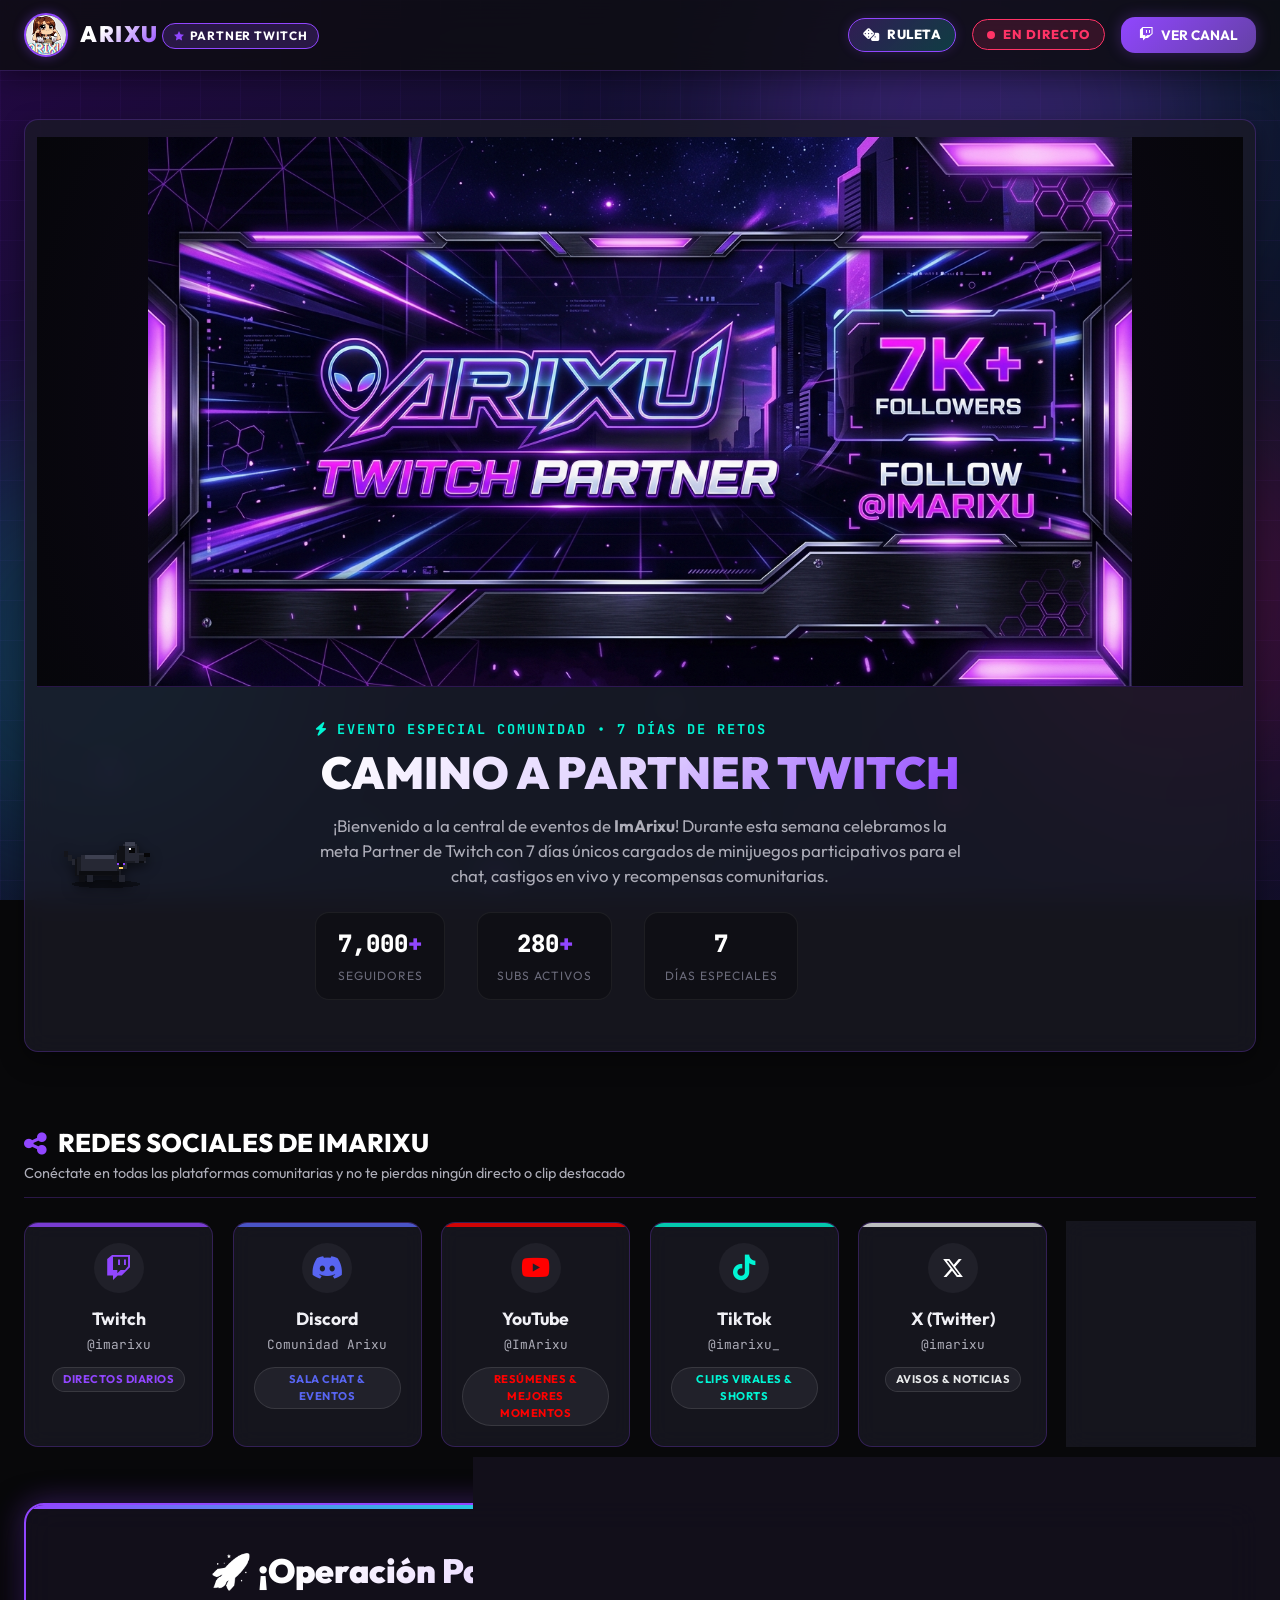
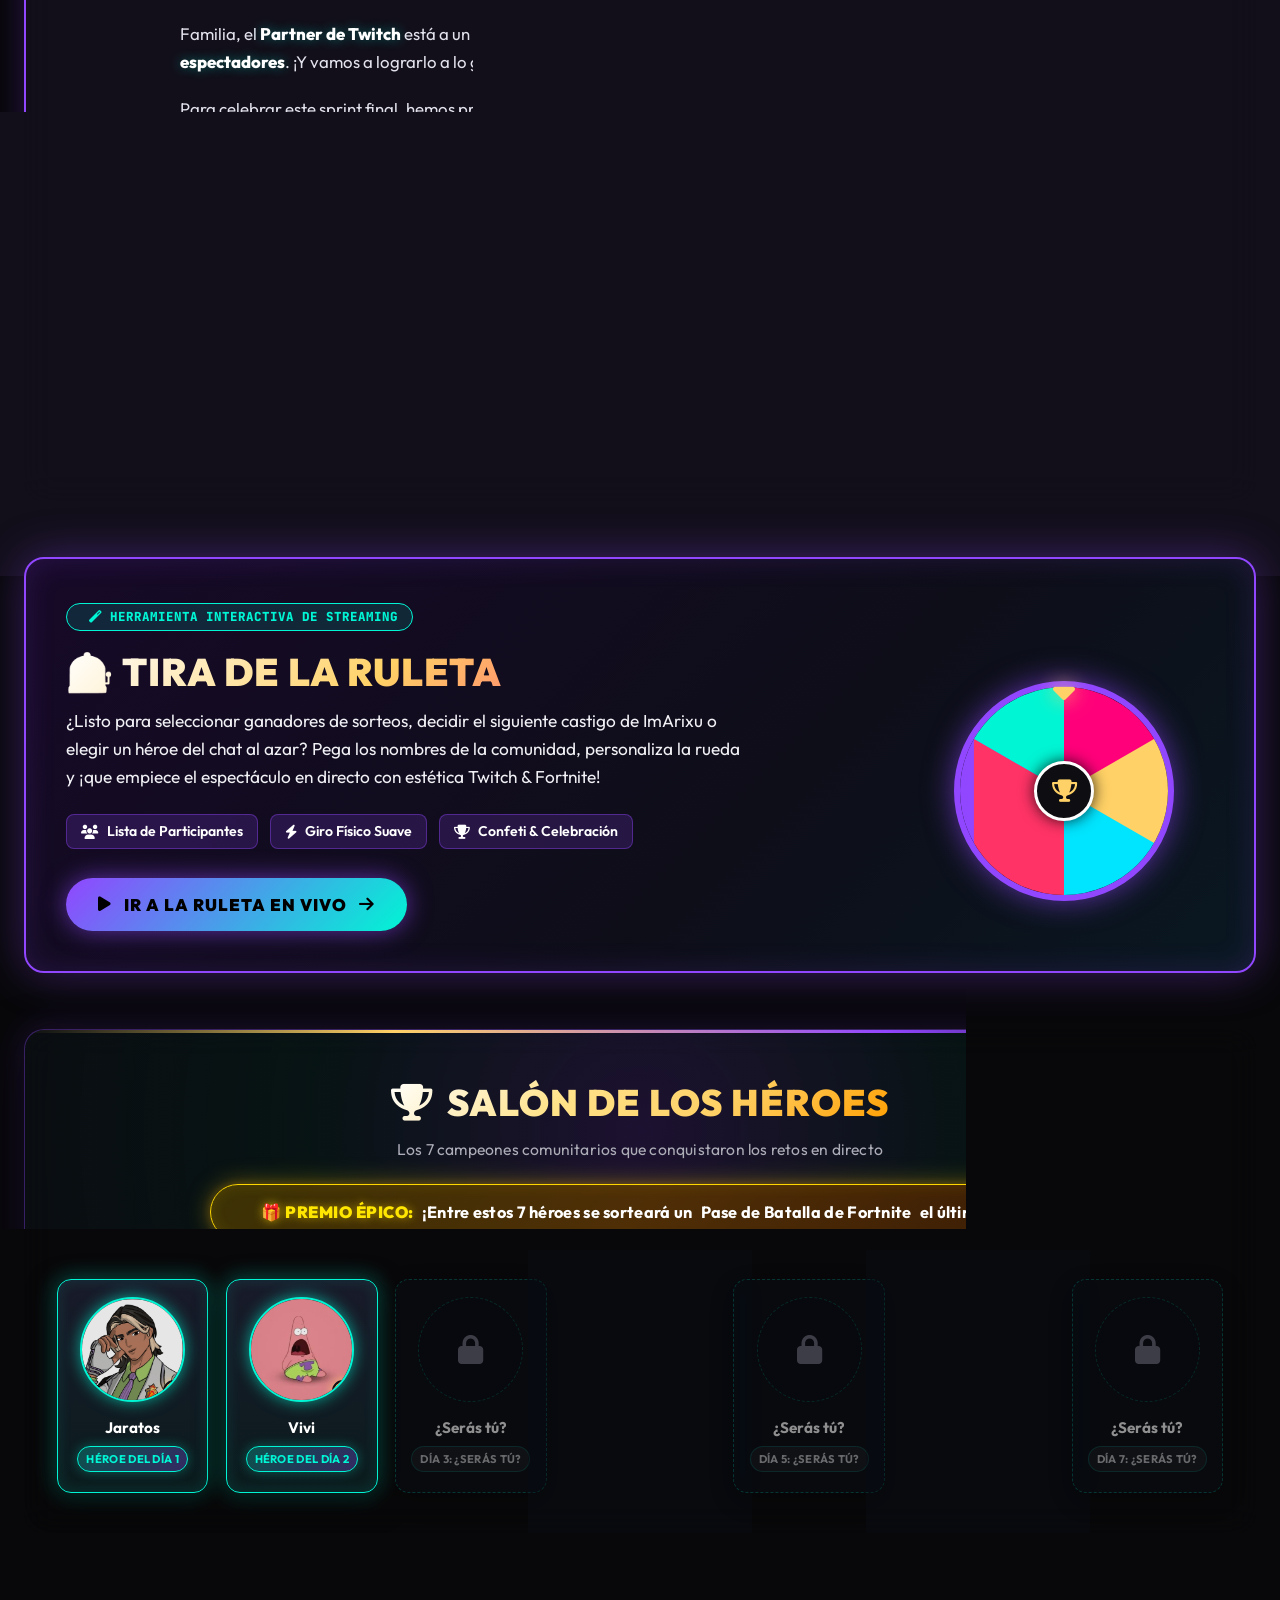
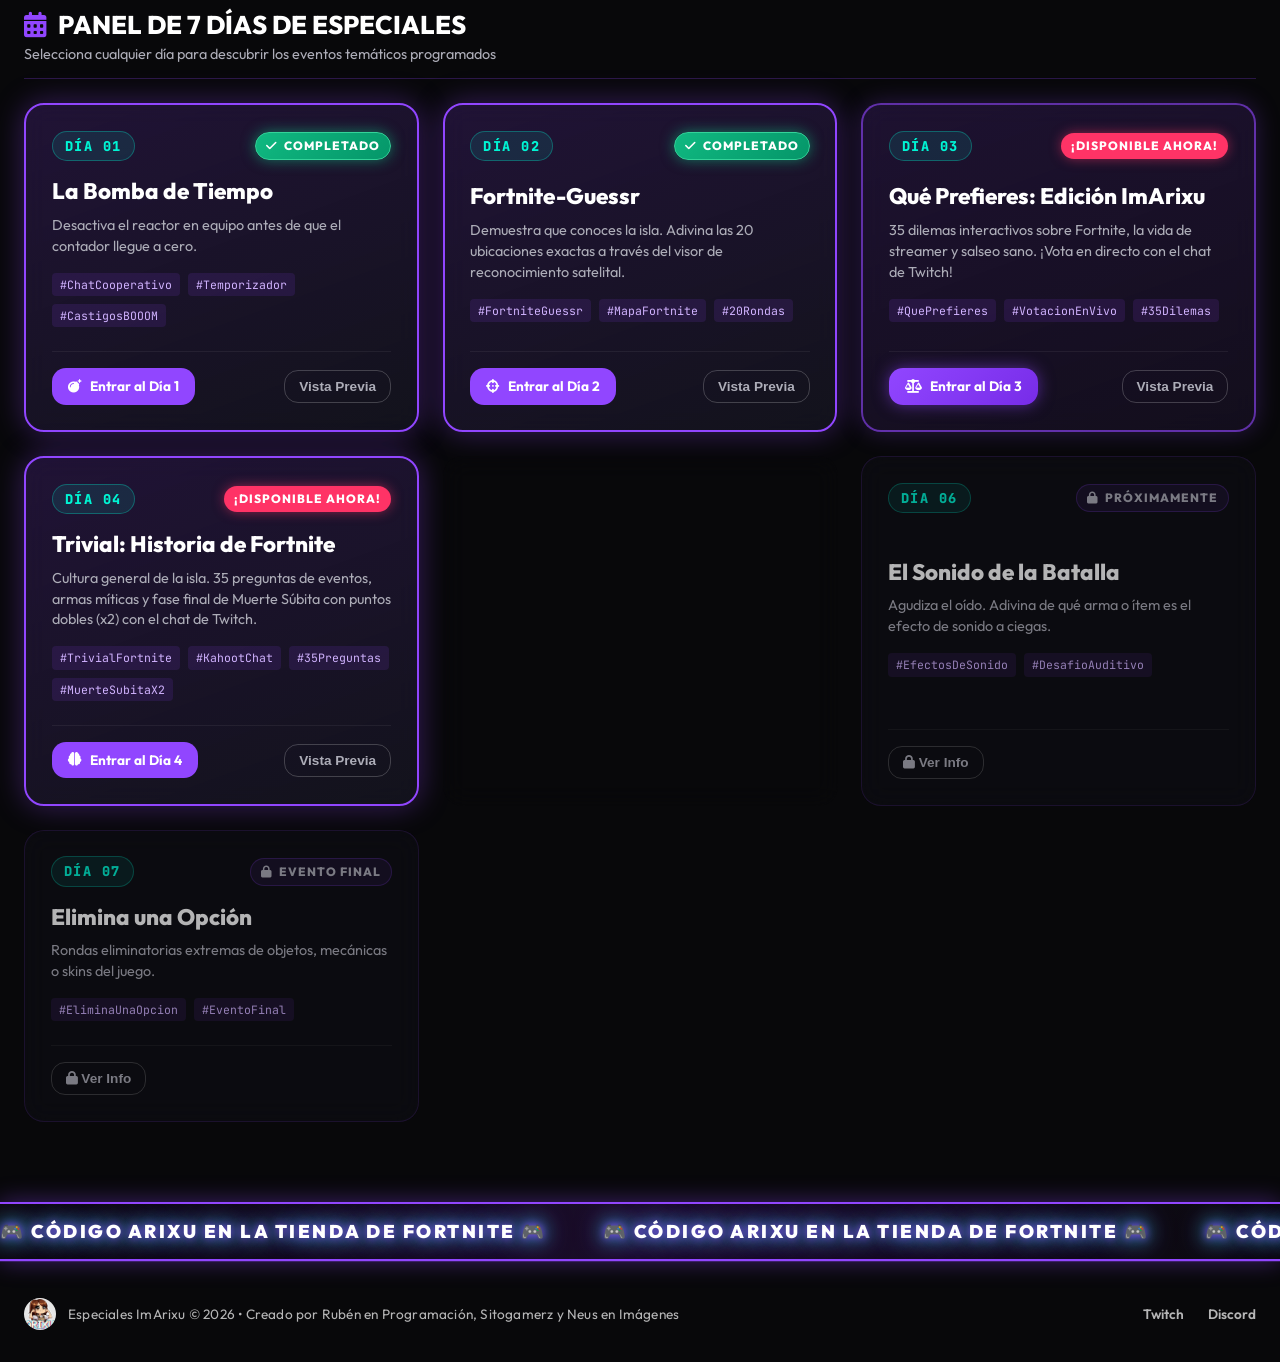
==== index.html @ 940be178 "Cambiar el orden del dia 5 y 6" ====
<!DOCTYPE html>
<html lang="es">
<head>
  <meta charset="UTF-8">
  <meta name="viewport" content="width=device-width, initial-scale=1.0">
  <title>Especiales ImArixu | Futura Partner de Twitch</title>
  <meta name="description" content="Página oficial de eventos y especiales de ImArixu. ¡Camino a Partner de Twitch con 7 días de retos extremos, juegos interactivos y eventos en vivo!">
  <link rel="stylesheet" href="styles/main.css">
  <!-- FontAwesome Icons for Social Media & Gamer UI -->
  <link rel="stylesheet" href="https://cdnjs.cloudflare.com/ajax/libs/font-awesome/6.5.1/css/all.min.css" crossorigin="anonymous" referrerpolicy="no-referrer" />
</head>
<body>

  <!-- TWITCH VIBRANT BACKGROUND AMBIENT GLOW & PARTICLES -->
  <div class="twitch-ambient-glow" aria-hidden="true">
    <div class="glow-orb orb-1"></div>
    <div class="glow-orb orb-2"></div>
    <div class="glow-orb orb-3"></div>
  </div>
  <div class="twitch-floating-particles" aria-hidden="true">
    <div class="particle p-1"></div>
    <div class="particle p-2"></div>
    <div class="particle p-3"></div>
    <div class="particle p-4"></div>
    <div class="particle p-5"></div>
    <div class="particle p-6"></div>
  </div>

  <!-- Top Sticky Navigation Bar -->
  <header class="top-header">
    <div class="container header-nav">
      <a href="index.html" class="brand-logo">
        <img src="assets/arixu_avatar.png" alt="ImArixu Twitch Partner Avatar" class="brand-avatar">
        <div>
          <span class="brand-text">ARIXU</span>
          <div class="partner-badge">
            <svg width="12" height="12" viewBox="0 0 24 24"><path d="M12 2L15.09 8.26L22 9.27L17 14.14L18.18 21.02L12 17.77L5.82 21.02L7 14.14L2 9.27L8.91 8.26L12 2Z"/></svg>
            PARTNER TWITCH
          </div>
        </div>
      </a>

      <div class="header-status">
        <a href="ruleta.html" class="btn-header-ruleta">
          <i class="fas fa-dice"></i> RULETA
        </a>
        <div class="live-indicator">
          <span class="live-dot"></span>
          EN DIRECTO
        </div>
        <a href="https://www.twitch.tv/imarixu" target="_blank" rel="noopener" class="btn-header-action">
          <i class="fab fa-twitch"></i> VER CANAL
        </a>
      </div>
    </div>
  </header>

  <!-- Main Container -->
  <main class="container">

    <!-- Hero Banner Section -->
    <section class="hero-section">
      <div class="hero-card">
        <img src="assets/arixu_banner.jpg" alt="Especiales ImArixu Twitch Partner Banner" class="hero-banner-img">
        <div class="hero-content">
          <div class="hero-info">
            <div class="hero-title-tag">
              <i class="fas fa-bolt"></i> EVENTO ESPECIAL COMUNIDAD • 7 DÍAS DE RETOS
            </div>
            <h1 class="hero-title">CAMINO A PARTNER TWITCH</h1>
            <p class="hero-description">
              ¡Bienvenido a la central de eventos de <strong>ImArixu</strong>! Durante esta semana celebramos la meta Partner de Twitch con 7 días únicos cargados de minijuegos participativos para el chat, castigos en vivo y recompensas comunitarias.
            </p>

            <div class="hero-stats-row">
              <div class="hero-stat-item">
                <span class="stat-num" data-target="7000">7K<span>+</span></span>
                <span class="stat-label">Seguidores</span>
              </div>
              <div class="hero-stat-item">
                <span class="stat-num" data-target="280">280<span>+</span></span>
                <span class="stat-label">Subs Activos</span>
              </div>
              <div class="hero-stat-item">
                <span class="stat-num" data-target="7">7</span>
                <span class="stat-label">Días Especiales</span>
              </div>
            </div>
          </div>
        </div>
      </div>
    </section>

    <!-- SECTION 1: Sleek Social Media Panel -->
    <section class="social-panel-section" id="redes">
      <div class="section-header">
        <div>
          <h2 class="section-title"><i class="fas fa-share-alt"></i> REDES SOCIALES DE IMARIXU</h2>
          <p class="section-subtitle">Conéctate en todas las plataformas comunitarias y no te pierdas ningún directo o clip destacado</p>
        </div>
      </div>

      <div class="social-grid">
        <!-- Twitch Card -->
        <a href="https://www.twitch.tv/imarixu" target="_blank" rel="noopener" class="social-card twitch">
          <div class="social-icon-wrapper">
            <i class="fab fa-twitch"></i>
          </div>
          <div class="social-name">Twitch</div>
          <div class="social-handle">@imarixu</div>
          <span class="social-badge">DIRECTOS DIARIOS</span>
        </a>

        <!-- Discord Card -->
        <a href="https://discord.com/channels/1429797170860789771/1534676472768364635" target="_blank" rel="noopener" class="social-card discord">
          <div class="social-icon-wrapper">
            <i class="fab fa-discord"></i>
          </div>
          <div class="social-name">Discord</div>
          <div class="social-handle">Comunidad Arixu</div>
          <span class="social-badge">SALA CHAT & EVENTOS</span>
        </a>

        <!-- YouTube Card -->
        <a href="https://www.youtube.com/@ImArixu" target="_blank" rel="noopener" class="social-card youtube">
          <div class="social-icon-wrapper">
            <i class="fab fa-youtube"></i>
          </div>
          <div class="social-name">YouTube</div>
          <div class="social-handle">@ImArixu</div>
          <span class="social-badge">RESÚMENES & MEJORES MOMENTOS</span>
        </a>

        <!-- TikTok Card -->
        <a href="https://www.tiktok.com/@imarixu_" target="_blank" rel="noopener" class="social-card tiktok">
          <div class="social-icon-wrapper">
            <i class="fab fa-tiktok"></i>
          </div>
          <div class="social-name">TikTok</div>
          <div class="social-handle">@imarixu_</div>
          <span class="social-badge">CLIPS VIRALES & SHORTS</span>
        </a>

        <!-- X (Twitter) Card -->
        <a href="https://x.com/imarixu" target="_blank" rel="noopener" class="social-card x-twitter">
          <div class="social-icon-wrapper">
            <svg width="22" height="22" viewBox="0 0 24 24" fill="#ffffff" style="display: block;">
              <path d="M18.244 2.25h3.308l-7.227 8.26 8.502 11.24H16.17l-5.214-6.817L4.99 21.75H1.68l7.73-8.835L1.254 2.25H8.08l4.713 6.231zm-1.161 17.52h1.833L7.084 4.126H5.117z"/>
            </svg>
          </div>
          <div class="social-name">X (Twitter)</div>
          <div class="social-handle">@imarixu</div>
          <span class="social-badge">AVISOS & NOTICIAS</span>
        </a>

        <!-- Instagram Card -->
        <a href="https://www.instagram.com/imarixu_/" target="_blank" rel="noopener" class="social-card instagram">
          <div class="social-icon-wrapper">
            <i class="fab fa-instagram"></i>
          </div>
          <div class="social-name">Instagram</div>
          <div class="social-handle">@imarixu_</div>
          <span class="social-badge">PHOTOS & IRL STORIES</span>
        </a>
      </div>
    </section>

    <!-- Call to Action Section (Operación Partner) -->
    <section class="cta-section" id="operacion-partner">
      <div class="cta-card">
        <h2 class="cta-title">🚀 ¡Operación Partner: El sprint final hacia la meta! 💜</h2>
        
        <div class="cta-body">
          <p>Familia, el <strong class="highlight-twitch">Partner de Twitch</strong> está a un solo paso. Para conseguirlo, necesitamos mantener nuestra media en <strong class="highlight-twitch">75 espectadores</strong>. ¡Y vamos a lograrlo a lo grande!</p>

          <p>Para celebrar este sprint final, hemos preparado:</p>
          <ul>
            <li>🔥 <strong>7 DÍAS de eventos exclusivos</strong> donde TÚ eres el protagonista.</li>
            <li>💜 <strong>Si vienes de TikTok/YouTube:</strong> Hacerse cuenta es 100% GRATIS y rápido.</li>
            <li>🚀 <strong>Apoyo Pasivo:</strong> Simplemente dejando la pestaña del stream abierta nos ayudas a reventar la meta.</li>
          </ul>

          <p class="cta-highlight">
            ¡No os perdáis la que se viene! Venid a hacer historia con ImArixu y vamos a reventar esa meta juntos. 👾✨
          </p>
        </div>

        <div class="cta-action-wrapper">
          <a href="https://www.twitch.tv/imarixu" target="_blank" rel="noopener" class="btn-cta-primary">
            <i class="fab fa-twitch"></i> ¡Únete al Directo Ahora!
          </a>
        </div>
      </div>
    </section>

    <!-- SECTION: TIRA DE LA RULETA (NUEVA HERRAMIENTA DESTACADA) -->
    <section class="ruleta-banner-section" id="ruleta">
      <div class="ruleta-banner-card">
        <div class="ruleta-banner-badge">
          <span class="badge-dot blink"></span>
          <i class="fas fa-magic"></i> HERRAMIENTA INTERACTIVA DE STREAMING
        </div>

        <div class="ruleta-banner-grid">
          <div class="ruleta-banner-info">
            <h2 class="ruleta-banner-title">
              🎰 TIRA DE LA RULETA
            </h2>
            <p class="ruleta-banner-text">
              ¿Listo para seleccionar ganadores de sorteos, decidir el siguiente castigo de ImArixu o elegir un héroe del chat al azar? 
              Pega los nombres de la comunidad, personaliza la rueda y ¡que empiece el espectáculo en directo con estética Twitch & Fortnite!
            </p>
            <div class="ruleta-banner-highlights">
              <span class="highlight-chip"><i class="fas fa-users"></i> Lista de Participantes</span>
              <span class="highlight-chip"><i class="fas fa-bolt"></i> Giro Físico Suave</span>
              <span class="highlight-chip"><i class="fas fa-trophy"></i> Confeti & Celebración</span>
            </div>
            <div class="ruleta-banner-action">
              <a href="ruleta.html" class="btn-ruleta-cta">
                <i class="fas fa-play"></i> IR A LA RULETA EN VIVO <i class="fas fa-arrow-right"></i>
              </a>
            </div>
          </div>

          <div class="ruleta-banner-visual">
            <div class="wheel-preview-graphic">
              <div class="wheel-pointer-icon"><i class="fas fa-caret-down"></i></div>
              <div class="wheel-circle-outer">
                <div class="wheel-segment seg-1"></div>
                <div class="wheel-segment seg-2"></div>
                <div class="wheel-segment seg-3"></div>
                <div class="wheel-segment seg-4"></div>
                <div class="wheel-segment seg-5"></div>
                <div class="wheel-segment seg-6"></div>
                <div class="wheel-center-cap">
                  <i class="fas fa-trophy"></i>
                </div>
              </div>
            </div>
          </div>
        </div>
      </div>
    </section>

    <!-- SECTION: SALÓN DE LOS HÉROES (WALL OF HEROES) -->
    <section class="heroes-section" id="heroes">
      <div class="heroes-container-card">
        <div class="heroes-header">
          <h2 class="heroes-title">
            <i class="fas fa-trophy" style="color: var(--twitch-neon-yellow);"></i> SALÓN DE LOS HÉROES
          </h2>
          <p class="heroes-subtitle">Los 7 campeones comunitarios que conquistaron los retos en directo</p>
          <div class="heroes-prize-banner">
            <span class="prize-highlight">🎁 PREMIO ÉPICO:</span> ¡Entre estos 7 héroes se sorteará un <strong>Pase de Batalla de Fortnite</strong> el último día!
          </div>
        </div>

        <div class="heroes-grid">
          <!-- Hero Card 1 (Completado: Jaratos - Unlocked) -->
          <div class="hero-card hero-unlocked">
            <div class="hero-avatar-box">
              <img src="assets/ganadores/Jaratos.jpg" alt="Jaratos - Héroe del Día 1" class="hero-avatar-img">
              <span class="hero-verified-badge" title="Campeón Verificado"><i class="fas fa-crown"></i></span>
            </div>
            <div class="hero-card-footer">
              <h3 class="hero-card-name">Jaratos</h3>
              <span class="hero-card-badge badge-winner">Héroe del Día 1</span>
            </div>
          </div>

          <!-- Hero Card 2 (Completado: Vivi - Unlocked) -->
          <div class="hero-card hero-unlocked">
            <div class="hero-avatar-box">
              <img src="assets/ganadores/Vivi.jpg" alt="Vivi - Héroe del Día 2" class="hero-avatar-img">
              <span class="hero-verified-badge" title="Campeón Verificado"><i class="fas fa-crown"></i></span>
            </div>
            <div class="hero-card-footer">
              <h3 class="hero-card-name">Vivi</h3>
              <span class="hero-card-badge badge-winner">Héroe del Día 2</span>
            </div>
          </div>

          <!-- Hero Card 3 (Holograma en Espera / Locked) -->
          <div class="hero-card hero-locked">
            <div class="hero-avatar-box placeholder">
              <div class="hero-placeholder-inner">
                <i class="fas fa-lock"></i>
              </div>
            </div>
            <div class="hero-card-footer">
              <h3 class="hero-card-name">¿Serás tú?</h3>
              <span class="hero-card-badge badge-locked">Día 3: ¿Serás tú?</span>
            </div>
          </div>

          <!-- Hero Card 4 (Holograma en Espera / Locked) -->
          <div class="hero-card hero-locked">
            <div class="hero-avatar-box placeholder">
              <div class="hero-placeholder-inner">
                <i class="fas fa-lock"></i>
              </div>
            </div>
            <div class="hero-card-footer">
              <h3 class="hero-card-name">¿Serás tú?</h3>
              <span class="hero-card-badge badge-locked">Día 4: ¿Serás tú?</span>
            </div>
          </div>

          <!-- Hero Card 5 (Holograma en Espera / Locked) -->
          <div class="hero-card hero-locked">
            <div class="hero-avatar-box placeholder">
              <div class="hero-placeholder-inner">
                <i class="fas fa-lock"></i>
              </div>
            </div>
            <div class="hero-card-footer">
              <h3 class="hero-card-name">¿Serás tú?</h3>
              <span class="hero-card-badge badge-locked">Día 5: ¿Serás tú?</span>
            </div>
          </div>

          <!-- Hero Card 6 (Holograma en Espera / Locked) -->
          <div class="hero-card hero-locked">
            <div class="hero-avatar-box placeholder">
              <div class="hero-placeholder-inner">
                <i class="fas fa-lock"></i>
              </div>
            </div>
            <div class="hero-card-footer">
              <h3 class="hero-card-name">¿Serás tú?</h3>
              <span class="hero-card-badge badge-locked">Día 6: ¿Serás tú?</span>
            </div>
          </div>

          <!-- Hero Card 7 (Holograma en Espera / Locked) -->
          <div class="hero-card hero-locked">
            <div class="hero-avatar-box placeholder">
              <div class="hero-placeholder-inner">
                <i class="fas fa-lock"></i>
              </div>
            </div>
            <div class="hero-card-footer">
              <h3 class="hero-card-name">¿Serás tú?</h3>
              <span class="hero-card-badge badge-locked">Día 7: ¿Serás tú?</span>
            </div>
          </div>
        </div>
      </div>
    </section>

    <!-- SECTION 2: Panel de 7 Días (7-Day Grid Panel) -->
    <section class="days-panel-section" id="dias">
      <div class="section-header">
        <div>
          <h2 class="section-title"><i class="fas fa-calendar-alt"></i> PANEL DE 7 DÍAS DE ESPECIALES</h2>
          <p class="section-subtitle">Selecciona cualquier día para descubrir los eventos temáticos programados</p>
        </div>
      </div>

      <div class="days-grid">

        <!-- Day 1 Card (Completed) -->
        <div class="day-card active-today">
          <div class="day-card-header">
            <span class="day-number-badge">DÍA 01</span>
            <span class="day-status-tag tag-completed"><i class="fas fa-check"></i> COMPLETADO</span>
          </div>

          <div class="day-card-body">
            <h3 class="day-title">La Bomba de Tiempo</h3>
            <p class="day-description">
              Desactiva el reactor en equipo antes de que el contador llegue a cero.
            </p>
            <div class="day-tags">
              <span class="day-tag">#ChatCooperativo</span>
              <span class="day-tag">#Temporizador</span>
              <span class="day-tag">#CastigosBOOOM</span>
            </div>
          </div>

          <div class="day-card-footer">
            <a href="dia1.html" class="btn-day-enter">
              <i class="fas fa-bomb"></i> Entrar al Día 1
            </a>
            <button class="btn-day-preview" data-day="1">Vista Previa</button>
          </div>
        </div>

        <!-- Day 2 Card (Completed) -->
        <div class="day-card active-today">
          <div class="day-card-header">
            <span class="day-number-badge">DÍA 02</span>
            <span class="day-status-tag tag-completed"><i class="fas fa-check"></i> COMPLETADO</span>
          </div>

          <div class="day-card-body">
            <h3 class="day-title">Fortnite-Guessr</h3>
            <p class="day-description">
              Demuestra que conoces la isla. Adivina las 20 ubicaciones exactas a través del visor de reconocimiento satelital.
            </p>
            <div class="day-tags">
              <span class="day-tag">#FortniteGuessr</span>
              <span class="day-tag">#MapaFortnite</span>
              <span class="day-tag">#20Rondas</span>
            </div>
          </div>

          <div class="day-card-footer">
            <a href="dia2.html" class="btn-day-enter">
              <i class="fas fa-crosshairs"></i> Entrar al Día 2
            </a>
            <button class="btn-day-preview" data-day="2">Vista Previa</button>
          </div>
        </div>

        <!-- Day 3 Card (Active / Unlocked) -->
        <div class="day-card active-today day-3-card">
          <div class="day-card-header">
            <span class="day-number-badge">DÍA 03</span>
            <span class="day-status-tag tag-active">¡DISPONIBLE AHORA!</span>
          </div>

          <div class="day-card-body">
            <h3 class="day-title">Qué Prefieres: Edición ImArixu</h3>
            <p class="day-description">
              35 dilemas interactivos sobre Fortnite, la vida de streamer y salseo sano. ¡Vota en directo con el chat de Twitch!
            </p>
            <div class="day-tags">
              <span class="day-tag">#QuePrefieres</span>
              <span class="day-tag">#VotacionEnVivo</span>
              <span class="day-tag">#35Dilemas</span>
            </div>
          </div>

          <div class="day-card-footer">
            <a href="dia3.html" class="btn-day-enter btn-enter-dia3">
              <i class="fas fa-scale-balanced"></i> Entrar al Día 3
            </a>
            <button class="btn-day-preview" data-day="3">Vista Previa</button>
          </div>
        </div>

        <!-- Day 4 Card (Active / Unlocked) -->
        <div class="day-card active-today day-4-card">
          <div class="day-card-header">
            <span class="day-number-badge">DÍA 04</span>
            <span class="day-status-tag tag-active">¡DISPONIBLE AHORA!</span>
          </div>

          <div class="day-card-body">
            <h3 class="day-title">Trivial: Historia de Fortnite</h3>
            <p class="day-description">
              Cultura general de la isla. 35 preguntas de eventos, armas míticas y fase final de Muerte Súbita con puntos dobles (x2) con el chat de Twitch.
            </p>
            <div class="day-tags">
              <span class="day-tag">#TrivialFortnite</span>
              <span class="day-tag">#KahootChat</span>
              <span class="day-tag">#35Preguntas</span>
              <span class="day-tag">#MuerteSubitaX2</span>
            </div>
          </div>

          <div class="day-card-footer">
            <a href="dia4.html" class="btn-day-enter btn-enter-dia4">
              <i class="fas fa-brain"></i> Entrar al Día 4
            </a>
            <button class="btn-day-preview" data-day="4">Vista Previa</button>
          </div>
        </div>

        <!-- Day 5 Card (Active / Unlocked) -->
        <div class="day-card active-today">
          <div class="day-card-header">
            <span class="day-number-badge">DÍA 05</span>
            <span class="day-status-tag tag-active">¡DISPONIBLE AHORA!</span>
          </div>

          <div class="day-card-body">
            <h3 class="day-title">¿Quién es ese Streamer?</h3>
            <p class="day-description">
              Adivina al creador de contenido de Twitch y YouTube viendo solo una parte de su cuerpo, accesorios o tatuajes con el chat en directo.
            </p>
            <div class="day-tags">
              <span class="day-tag">#AdivinaElStreamer</span>
              <span class="day-tag">#TwitchxYouTube</span>
              <span class="day-tag">#23Rondas</span>
              <span class="day-tag">#ChatTracker</span>
            </div>
          </div>

          <div class="day-card-footer">
            <a href="dia5.html" class="btn-day-enter">
              <i class="fas fa-video"></i> Entrar al Día 5
            </a>
            <button class="btn-day-preview" data-day="5">Vista Previa</button>
          </div>
        </div>

        <!-- Day 6 Card (Locked) -->
        <div class="day-card locked">
          <div class="day-card-header">
            <span class="day-number-badge">DÍA 06</span>
            <span class="day-status-tag tag-locked"><i class="fas fa-lock"></i> PRÓXIMAMENTE</span>
          </div>

          <div class="day-card-body">
            <h3 class="day-title">El Sonido de la Batalla</h3>
            <p class="day-description">
              Agudiza el oído. Adivina de qué arma o ítem es el efecto de sonido a ciegas.
            </p>
            <div class="day-tags">
              <span class="day-tag">#EfectosDeSonido</span>
              <span class="day-tag">#DesafioAuditivo</span>
            </div>
          </div>

          <div class="day-card-footer">
            <button class="btn-day-preview" data-day="6"><i class="fas fa-lock"></i> Ver Info</button>
          </div>
        </div>

        <!-- Day 7 Card (Locked) -->
        <div class="day-card locked">
          <div class="day-card-header">
            <span class="day-number-badge">DÍA 07</span>
            <span class="day-status-tag tag-locked"><i class="fas fa-lock"></i> EVENTO FINAL</span>
          </div>

          <div class="day-card-body">
            <h3 class="day-title">Elimina una Opción</h3>
            <p class="day-description">
              Rondas eliminatorias extremas de objetos, mecánicas o skins del juego.
            </p>
            <div class="day-tags">
              <span class="day-tag">#EliminaUnaOpcion</span>
              <span class="day-tag">#EventoFinal</span>
            </div>
          </div>

          <div class="day-card-footer">
            <button class="btn-day-preview" data-day="7"><i class="fas fa-lock"></i> Ver Info</button>
          </div>
        </div>

      </div>
    </section>

  </main>

  <!-- Fortnite Creator Code Continuous Ticker -->
  <div class="fortnite-ticker-container">
    <div class="fortnite-ticker-track">
      <span class="fortnite-ticker-item">🎮 CÓDIGO ARIXU EN LA TIENDA DE FORTNITE 🎮</span>
      <span class="fortnite-ticker-item">🎮 CÓDIGO ARIXU EN LA TIENDA DE FORTNITE 🎮</span>
      <span class="fortnite-ticker-item">🎮 CÓDIGO ARIXU EN LA TIENDA DE FORTNITE 🎮</span>
      <span class="fortnite-ticker-item">🎮 CÓDIGO ARIXU EN LA TIENDA DE FORTNITE 🎮</span>
      <span class="fortnite-ticker-item">🎮 CÓDIGO ARIXU EN LA TIENDA DE FORTNITE 🎮</span>
      <span class="fortnite-ticker-item">🎮 CÓDIGO ARIXU EN LA TIENDA DE FORTNITE 🎮</span>
      <span class="fortnite-ticker-item">🎮 CÓDIGO ARIXU EN LA TIENDA DE FORTNITE 🎮</span>
      <span class="fortnite-ticker-item">🎮 CÓDIGO ARIXU EN LA TIENDA DE FORTNITE 🎮</span>
    </div>
  </div>

  <!-- Footer -->
  <footer>
    <div class="container footer-content">
      <div class="footer-left">
        <img src="assets/arixu_avatar.png" alt="Arixu" style="width: 32px; height: 32px; border-radius: 50%;">
        <span>Especiales ImArixu &copy; 2026 • Creado por Rubén en Programación, Sitogamerz y Neus en Imágenes</span>
      </div>
      <div class="footer-right">
        <a href="https://www.twitch.tv/imarixu" target="_blank" rel="noopener">Twitch</a>
        <a href="https://discord.com/channels/1429797170860789771/1534676472768364635" target="_blank" rel="noopener">Discord</a>
      </div>
    </div>
  </footer>

  <!-- Day Preview Modal Popup -->
  <div class="modal-overlay" id="dayModalOverlay">
    <div class="modal-content">
      <button class="modal-close-btn" id="modalCloseBtn">&times;</button>
      <span class="day-number-badge" id="modalBadge">DÍA ESPECIAL</span>
      <h2 class="day-title" id="modalTitle" style="margin-top: 1rem;">Título del Día</h2>
      <div style="margin: 0.8rem 0;">
        <span class="day-status-tag" id="modalStatus">Estado</span>
      </div>
      <p class="day-description" id="modalDesc">Descripción completa del evento programado para este día.</p>
      <div style="margin-top: 2rem; display: flex; justify-content: flex-end;">
        <a href="#" class="btn-day-enter" id="modalLinkBtn">Ir al Día</a>
      </div>
    </div>
  </div>

  <!-- MASCOTA INTERACTIVA AUTÓNOMA: SIMBA (TECKEL NEGRO PIXEL-ART) -->
  <div id="simba-mascot" class="simba-mascot-wrapper" title="¡Haz clic para interactuar con Simba!">
    <div class="simba-speech-bubble" id="simbaSpeech">
      <span id="simbaText">¡Hola chat! 🐶</span>
      <div class="simba-bubble-tail"></div>
    </div>
    <div class="simba-sprite-box idle" id="simbaSprite">
      <img src="assets/simba_mascot.svg" alt="Simba Perro Salchicha Negro Pixel Art" class="simba-pixel-img">
    </div>
  </div>

  <!-- Scripts -->
  <script src="js/main.js"></script>
</body>
</html>
---- styles/main.css ----
/* ==========================================================================
   ESPECIALES ARIXU - TWITCH PARTNER DESIGN SYSTEM
   Theme: Modern Twitch Gamer, Dark Mode, Neon Glow (#9146FF)
   ========================================================================== */

@import url('https://fonts.googleapis.com/css2?family=Outfit:wght@300;400;600;700;900&family=JetBrains+Mono:wght@400;700;800&display=swap');

:root {
  /* Color Palette */
  --twitch-purple: #9146FF;
  --twitch-purple-dark: #6441A5;
  --twitch-purple-deep: #451093;
  --twitch-purple-glow: rgba(145, 70, 255, 0.4);
  --twitch-neon-cyan: #00F5D4;
  --twitch-neon-pink: #FF007A;
  --twitch-neon-yellow: #FFD166;
  --twitch-red: #FF3366;
  --twitch-green: #00E676;

  /* Background Neutral Colors */
  --bg-black: #08080A;
  --bg-dark-1: #0E0E12;
  --bg-dark-2: #14141A;
  --bg-dark-3: #1F1F28;
  --bg-card: rgba(26, 26, 36, 0.75);
  --bg-card-hover: rgba(36, 36, 50, 0.85);
  
  /* Text Colors */
  --text-main: #F0F0F5;
  --text-muted: #ADADB8;
  --text-dim: #6B6B7B;
  --border-color: rgba(145, 70, 255, 0.25);
  --border-bright: rgba(145, 70, 255, 0.6);

  /* Fonts */
  --font-sans: 'Outfit', -apple-system, BlinkMacSystemFont, sans-serif;
  --font-mono: 'JetBrains Mono', monospace;

  /* Spacing & Radii */
  --radius-sm: 8px;
  --radius-md: 14px;
  --radius-lg: 20px;
  --radius-pill: 9999px;

  /* Shadows */
  --shadow-purple: 0 0 25px rgba(145, 70, 255, 0.35);
  --shadow-neon: 0 0 15px rgba(0, 245, 212, 0.4);
  --shadow-red: 0 0 25px rgba(255, 51, 102, 0.5);
  --glass-border: 1px solid rgba(255, 255, 255, 0.08);
}

/* Base Styles */
* {
  margin: 0;
  padding: 0;
  box-sizing: border-box;
}

html {
  scroll-behavior: smooth;
  font-family: var(--font-sans);
  background-color: var(--bg-black);
  color: var(--text-main);
  overflow-x: hidden;
}

body {
  background: linear-gradient(-45deg, #090412 0%, #1c0836 22%, #38106a 45%, #180a2c 68%, #081726 85%, #230842 100%);
  background-size: 400% 400%;
  animation: gradientBackground 15s ease infinite;
  background-attachment: fixed;
  min-height: 100vh;
  position: relative;
  line-height: 1.5;
  color: var(--text-main);
}

@keyframes gradientBackground {
  0% {
    background-position: 0% 50%;
  }
  50% {
    background-position: 100% 50%;
  }
  100% {
    background-position: 0% 50%;
  }
}

/* Subtle Cyber Grid Background Pattern */
body::before {
  content: '';
  position: fixed;
  top: 0;
  left: 0;
  width: 100vw;
  height: 100vh;
  background-image: 
    linear-gradient(rgba(145, 70, 255, 0.05) 1px, transparent 1px),
    linear-gradient(90deg, rgba(145, 70, 255, 0.05) 1px, transparent 1px);
  background-size: 40px 40px;
  pointer-events: none;
  z-index: 0;
}

/* Ambient Glow Orbs & Floating Twitch Polygons */
.twitch-ambient-glow {
  position: fixed;
  top: 0;
  left: 0;
  width: 100vw;
  height: 100vh;
  pointer-events: none;
  z-index: 0;
  overflow: hidden;
}

.glow-orb {
  position: absolute;
  border-radius: 50%;
  filter: blur(90px);
  opacity: 0.28;
  animation: orbFloat 14s ease-in-out infinite alternate;
}

.orb-1 {
  width: 480px;
  height: 480px;
  background: var(--twitch-purple);
  top: -120px;
  right: 5%;
}

.orb-2 {
  width: 420px;
  height: 420px;
  background: var(--twitch-neon-cyan);
  bottom: 5%;
  left: -120px;
  animation-duration: 18s;
  opacity: 0.16;
}

.orb-3 {
  width: 380px;
  height: 380px;
  background: var(--twitch-neon-pink);
  top: 45%;
  right: -80px;
  animation-duration: 12s;
  opacity: 0.2;
}

@keyframes orbFloat {
  0% { transform: translate(0, 0) scale(1); }
  100% { transform: translate(50px, 70px) scale(1.15); }
}

.twitch-floating-particles {
  position: fixed;
  top: 0;
  left: 0;
  width: 100vw;
  height: 100vh;
  pointer-events: none;
  z-index: 0;
  overflow: hidden;
}

.particle {
  position: absolute;
  width: 14px;
  height: 14px;
  background: rgba(145, 70, 255, 0.2);
  border: 1px solid rgba(169, 112, 255, 0.45);
  transform: rotate(45deg);
  animation: particleFloat 14s linear infinite;
}

.p-1 { left: 8%; top: 85%; animation-duration: 16s; width: 16px; height: 16px; }
.p-2 { left: 28%; top: 92%; animation-duration: 22s; animation-delay: 2s; border-color: rgba(0, 245, 212, 0.5); background: rgba(0, 245, 212, 0.18); }
.p-3 { left: 52%; top: 78%; animation-duration: 15s; animation-delay: 5s; width: 10px; height: 10px; }
.p-4 { left: 74%; top: 88%; animation-duration: 20s; animation-delay: 1s; border-color: rgba(255, 0, 122, 0.5); background: rgba(255, 0, 122, 0.18); }
.p-5 { left: 90%; top: 72%; animation-duration: 13s; animation-delay: 4s; }
.p-6 { left: 38%; top: 96%; animation-duration: 24s; animation-delay: 3s; width: 20px; height: 20px; }

@keyframes particleFloat {
  0% {
    transform: translateY(0) rotate(0deg);
    opacity: 0;
  }
  15% {
    opacity: 0.65;
  }
  85% {
    opacity: 0.65;
  }
  100% {
    transform: translateY(-100vh) rotate(360deg);
    opacity: 0;
  }
}

/* Scrollbar Styling */
::-webkit-scrollbar {
  width: 10px;
}
::-webkit-scrollbar-track {
  background: var(--bg-dark-1);
}
::-webkit-scrollbar-thumb {
  background: var(--twitch-purple-dark);
  border-radius: 5px;
}
::-webkit-scrollbar-thumb:hover {
  background: var(--twitch-purple);
}

/* Layout Utilities */
.container {
  max-width: 1300px;
  margin: 0 auto;
  padding: 0 1.5rem;
  position: relative;
  z-index: 1;
}

/* Navigation Header */
.top-header {
  position: sticky;
  top: 0;
  z-index: 100;
  background: rgba(14, 14, 18, 0.85);
  backdrop-filter: blur(16px);
  -webkit-backdrop-filter: blur(16px);
  border-bottom: 1px solid var(--border-color);
  padding: 0.8rem 0;
  box-shadow: 0 4px 30px rgba(0, 0, 0, 0.5);
}

.header-nav {
  display: flex;
  justify-content: space-between;
  align-items: center;
}

.brand-logo {
  display: flex;
  align-items: center;
  gap: 12px;
  text-decoration: none;
}

.brand-avatar {
  width: 44px;
  height: 44px;
  border-radius: 50%;
  border: 2px solid var(--twitch-purple);
  box-shadow: 0 0 12px var(--twitch-purple-glow);
  object-fit: cover;
}

.brand-text {
  font-weight: 900;
  font-size: 1.4rem;
  letter-spacing: 1.5px;
  background: linear-gradient(135deg, #FFF 30%, var(--twitch-purple) 100%);
  -webkit-background-clip: text;
  -webkit-text-fill-color: transparent;
  text-transform: uppercase;
}

.partner-badge {
  display: inline-flex;
  align-items: center;
  gap: 5px;
  background: rgba(145, 70, 255, 0.2);
  border: 1px solid var(--twitch-purple);
  color: #FFF;
  padding: 3px 10px;
  border-radius: var(--radius-pill);
  font-size: 0.75rem;
  font-weight: 700;
  letter-spacing: 0.8px;
  text-transform: uppercase;
}

.partner-badge svg {
  fill: var(--twitch-purple);
}

.header-status {
  display: flex;
  align-items: center;
  gap: 16px;
}

.live-indicator {
  display: flex;
  align-items: center;
  gap: 8px;
  background: rgba(255, 51, 102, 0.15);
  border: 1px solid var(--twitch-red);
  color: var(--twitch-red);
  padding: 5px 14px;
  border-radius: var(--radius-pill);
  font-size: 0.8rem;
  font-weight: 800;
  letter-spacing: 1px;
}

.live-dot {
  width: 8px;
  height: 8px;
  background-color: var(--twitch-red);
  border-radius: 50%;
  animation: pulse-red 1.5s infinite;
}

@keyframes pulse-red {
  0% { transform: scale(0.95); box-shadow: 0 0 0 0 rgba(255, 51, 102, 0.7); }
  70% { transform: scale(1); box-shadow: 0 0 0 8px rgba(255, 51, 102, 0); }
  100% { transform: scale(0.95); box-shadow: 0 0 0 0 rgba(255, 51, 102, 0); }
}

.btn-header-action {
  background: linear-gradient(135deg, var(--twitch-purple) 0%, var(--twitch-purple-dark) 100%);
  color: white;
  border: none;
  padding: 8px 18px;
  border-radius: var(--radius-md);
  font-weight: 700;
  font-size: 0.85rem;
  cursor: pointer;
  display: flex;
  align-items: center;
  gap: 8px;
  transition: all 0.3s ease;
  box-shadow: 0 0 15px rgba(145, 70, 255, 0.3);
  text-decoration: none;
}

.btn-header-action:hover {
  transform: translateY(-2px);
  box-shadow: 0 0 25px rgba(145, 70, 255, 0.6);
}

/* Hero Section */
.hero-section {
  padding: 3rem 0 2rem;
  position: relative;
}

.hero-card {
  background: var(--bg-card);
  border: 1px solid var(--border-color);
  border-radius: var(--radius-lg);
  overflow: hidden;
  position: relative;
  backdrop-filter: blur(12px);
  box-shadow: 0 20px 50px rgba(0, 0, 0, 0.6);
}

.hero-banner-img {
  width: 100%;
  height: auto;
  aspect-ratio: 16 / 9;
  max-height: 550px;
  object-fit: contain;
  background: radial-gradient(circle at center, #150A26 0%, #06060A 100%);
  border-bottom: 1px solid var(--border-color);
  filter: brightness(0.98);
  display: block;
}

.hero-content {
  padding: 2rem;
  display: flex;
  justify-content: space-between;
  align-items: center;
  flex-wrap: wrap;
  gap: 2rem;
}

.hero-info {
  flex: 1;
  min-width: 280px;
}

.hero-title-tag {
  color: var(--twitch-neon-cyan);
  font-family: var(--font-mono);
  font-size: 0.85rem;
  font-weight: 700;
  letter-spacing: 2px;
  text-transform: uppercase;
  margin-bottom: 0.5rem;
  display: flex;
  align-items: center;
  gap: 8px;
}

.hero-title {
  font-size: 2.8rem;
  font-weight: 900;
  line-height: 1.1;
  margin-bottom: 1rem;
  background: linear-gradient(135deg, #FFFFFF 0%, #E0D0FF 50%, var(--twitch-purple) 100%);
  -webkit-background-clip: text;
  -webkit-text-fill-color: transparent;
}

.hero-description {
  color: var(--text-muted);
  font-size: 1.05rem;
  max-width: 650px;
  margin-bottom: 1.5rem;
}

.hero-stats-row {
  display: flex;
  gap: 2rem;
  flex-wrap: wrap;
}

.hero-stat-item {
  background: rgba(14, 14, 18, 0.6);
  border: 1px solid rgba(255, 255, 255, 0.06);
  padding: 0.8rem 1.2rem;
  border-radius: var(--radius-md);
  min-width: 130px;
}

.stat-num {
  font-family: var(--font-mono);
  font-size: 1.5rem;
  font-weight: 800;
  color: #FFF;
  display: block;
}

.stat-num span {
  color: var(--twitch-purple);
}

.stat-label {
  font-size: 0.75rem;
  color: var(--text-dim);
  text-transform: uppercase;
  letter-spacing: 1px;
}

/* SECTION 1: Sleek Social Media Panel */
.social-panel-section {
  margin: 2.5rem 0;
}

.section-header {
  display: flex;
  justify-content: space-between;
  align-items: flex-end;
  margin-bottom: 1.5rem;
  border-bottom: 1px solid var(--border-color);
  padding-bottom: 0.8rem;
}

.section-title {
  font-size: 1.6rem;
  font-weight: 800;
  display: flex;
  align-items: center;
  gap: 12px;
  color: #FFF;
}

.section-title i {
  color: var(--twitch-purple);
}

.section-subtitle {
  color: var(--text-muted);
  font-size: 0.9rem;
}

.social-grid {
  display: grid;
  grid-template-columns: repeat(auto-fit, minmax(180px, 1fr));
  gap: 1.2rem;
}

.social-card {
  background: var(--bg-card);
  border: 1px solid var(--border-color);
  border-radius: var(--radius-md);
  padding: 1.25rem;
  display: flex;
  flex-direction: column;
  align-items: center;
  text-align: center;
  text-decoration: none;
  color: var(--text-main);
  transition: all 0.35s cubic-bezier(0.165, 0.84, 0.44, 1);
  position: relative;
  overflow: hidden;
  backdrop-filter: blur(10px);
}

.social-card::before {
  content: '';
  position: absolute;
  top: 0;
  left: 0;
  width: 100%;
  height: 4px;
  background: var(--card-accent, var(--twitch-purple));
  opacity: 0.8;
}

.social-card:hover {
  transform: translateY(-6px);
  border-color: var(--card-accent, var(--twitch-purple));
  box-shadow: 0 10px 30px rgba(0, 0, 0, 0.5), 0 0 20px var(--card-glow, var(--twitch-purple-glow));
}

.social-icon-wrapper {
  width: 50px;
  height: 50px;
  border-radius: 50%;
  background: rgba(255, 255, 255, 0.05);
  display: flex;
  align-items: center;
  justify-content: center;
  font-size: 1.6rem;
  margin-bottom: 0.8rem;
  color: var(--card-accent, var(--twitch-purple));
  transition: transform 0.3s ease;
}

.social-icon-wrapper svg {
  transition: transform 0.3s ease;
}

.social-card:hover .social-icon-wrapper {
  transform: scale(1.15) rotate(5deg);
  background: rgba(255, 255, 255, 0.1);
}

.social-name {
  font-weight: 700;
  font-size: 1.1rem;
  margin-bottom: 0.2rem;
}

.social-handle {
  font-size: 0.8rem;
  color: var(--text-muted);
  font-family: var(--font-mono);
  margin-bottom: 0.8rem;
}

.social-badge {
  font-size: 0.7rem;
  font-weight: 700;
  padding: 3px 10px;
  border-radius: var(--radius-pill);
  background: rgba(255, 255, 255, 0.06);
  color: var(--card-accent, var(--twitch-purple));
  border: 1px solid rgba(255, 255, 255, 0.1);
  text-transform: uppercase;
  letter-spacing: 0.5px;
}

/* Specific Social Network Accent Colors */
.social-card.twitch {
  --card-accent: #9146FF;
  --card-glow: rgba(145, 70, 255, 0.5);
}
.social-card.discord {
  --card-accent: #5865F2;
  --card-glow: rgba(88, 101, 242, 0.5);
}
.social-card.youtube {
  --card-accent: #FF0000;
  --card-glow: rgba(255, 0, 0, 0.5);
}
.social-card.tiktok {
  --card-accent: #00F5D4;
  --card-glow: rgba(0, 245, 212, 0.5);
}
.social-card.x-twitter {
  --card-accent: #E7E9EA;
  --card-glow: rgba(255, 255, 255, 0.3);
}
.social-card.instagram {
  --card-accent: #E1306C;
  --card-glow: rgba(225, 48, 108, 0.5);
}

/* CALL TO ACTION SECTION (OPERACIÓN PARTNER) */
.cta-section {
  margin: 3.5rem 0 3.5rem;
}

.cta-card {
  background: rgba(22, 18, 32, 0.75);
  border: 2px solid var(--twitch-purple);
  border-radius: var(--radius-lg);
  padding: 2.8rem 2.2rem;
  backdrop-filter: blur(16px);
  -webkit-backdrop-filter: blur(16px);
  box-shadow: 0 15px 40px rgba(0, 0, 0, 0.6), 0 0 30px var(--twitch-purple-glow);
  position: relative;
  overflow: hidden;
}

.cta-card::before {
  content: '';
  position: absolute;
  top: 0;
  left: 0;
  width: 100%;
  height: 4px;
  background: linear-gradient(90deg, var(--twitch-purple) 0%, var(--twitch-neon-cyan) 50%, var(--twitch-neon-pink) 100%);
}

.cta-title {
  font-size: 2.1rem;
  font-weight: 900;
  text-align: center;
  margin-bottom: 1.8rem;
  background: linear-gradient(135deg, #FFFFFF 20%, #D4B2FF 60%, var(--twitch-purple) 100%);
  -webkit-background-clip: text;
  -webkit-text-fill-color: transparent;
  line-height: 1.25;
}

.cta-body {
  max-width: 920px;
  margin: 0 auto 2.2rem;
  display: flex;
  flex-direction: column;
  gap: 1.2rem;
  font-size: 1.05rem;
  color: #E2E2EC;
  line-height: 1.65;
  text-align: left;
}

.cta-body p strong {
  color: #FFFFFF;
}

.highlight-twitch {
  color: var(--twitch-neon-cyan);
  font-weight: 800;
  text-shadow: 0 0 12px rgba(0, 245, 212, 0.4);
}

.cta-body ul {
  list-style: none;
  display: flex;
  flex-direction: column;
  gap: 0.9rem;
  padding-left: 0.25rem;
  margin: 0.3rem 0;
}

.cta-body li {
  font-size: 1.05rem;
  line-height: 1.6;
  color: #E2E2EC;
}

.cta-body li strong {
  color: #FFFFFF;
}

.cta-highlight {
  font-size: 1.2rem;
  font-weight: 800;
  color: var(--twitch-neon-yellow) !important;
  text-align: center;
  margin-top: 0.8rem;
  text-shadow: 0 0 12px rgba(255, 209, 102, 0.3);
}

.cta-action-wrapper {
  display: flex;
  justify-content: center;
  margin-top: 1rem;
}

.btn-cta-primary {
  display: inline-flex;
  align-items: center;
  justify-content: center;
  gap: 12px;
  background: linear-gradient(135deg, var(--twitch-purple) 0%, #6441A5 100%);
  color: #FFFFFF;
  text-decoration: none;
  font-size: 1.2rem;
  font-weight: 800;
  padding: 1rem 2.8rem;
  border-radius: var(--radius-pill);
  box-shadow: 0 0 25px rgba(145, 70, 255, 0.5);
  border: 1px solid rgba(255, 255, 255, 0.2);
  transition: all 0.35s cubic-bezier(0.175, 0.885, 0.32, 1.275);
}

.btn-cta-primary:hover {
  transform: translateY(-4px) scale(1.04);
  background: linear-gradient(135deg, #A45CFF 0%, var(--twitch-purple) 100%);
  box-shadow: 0 0 40px rgba(145, 70, 255, 0.8), 0 0 20px var(--twitch-neon-cyan);
  border-color: #FFFFFF;
}

/* ==========================================================================
   SALÓN DE LOS HÉROES (WALL OF HEROES - PREMIUM GAMER EDITION)
   ========================================================================== */
.heroes-section {
  margin: 3.5rem 0 4.5rem;
  position: relative;
}

.heroes-container-card {
  background: radial-gradient(circle at 50% 20%, rgba(145, 70, 255, 0.16) 0%, rgba(0, 245, 212, 0.05) 45%, rgba(12, 12, 18, 0.85) 100%);
  border: 1px solid rgba(145, 70, 255, 0.35);
  border-radius: var(--radius-lg);
  padding: 2.8rem 2rem 2.5rem;
  backdrop-filter: blur(16px);
  -webkit-backdrop-filter: blur(16px);
  box-shadow: 0 20px 50px rgba(0, 0, 0, 0.6), 0 0 35px rgba(145, 70, 255, 0.2);
  position: relative;
  overflow: hidden;
}

.heroes-container-card::before {
  content: '';
  position: absolute;
  top: 0;
  left: 0;
  width: 100%;
  height: 3px;
  background: linear-gradient(90deg, transparent 0%, var(--twitch-neon-yellow) 30%, var(--twitch-purple) 70%, transparent 100%);
}

.heroes-header {
  text-align: center;
  margin-bottom: 2.4rem;
}

.heroes-title {
  font-size: 2.3rem;
  font-weight: 900;
  letter-spacing: 1px;
  text-transform: uppercase;
  background: linear-gradient(135deg, #FFFFFF 0%, #FFE28A 35%, #FFD166 65%, #FF9E00 100%);
  -webkit-background-clip: text;
  -webkit-text-fill-color: transparent;
  display: inline-flex;
  align-items: center;
  justify-content: center;
  gap: 14px;
  margin-bottom: 0.5rem;
  animation: titleGlowPulse 4s ease-in-out infinite alternate;
}

@keyframes titleGlowPulse {
  0% {
    filter: drop-shadow(0 0 8px rgba(255, 209, 102, 0.35));
  }
  50% {
    filter: drop-shadow(0 0 20px rgba(145, 70, 255, 0.6)) drop-shadow(0 0 12px rgba(0, 245, 212, 0.4));
  }
  100% {
    filter: drop-shadow(0 0 8px rgba(255, 209, 102, 0.35));
  }
}

.heroes-subtitle {
  color: var(--text-muted);
  font-size: 0.98rem;
  letter-spacing: 0.2px;
}

.heroes-prize-banner {
  display: inline-flex;
  align-items: center;
  justify-content: center;
  gap: 8px;
  margin: 1.4rem auto 0;
  max-width: 860px;
  width: 100%;
  padding: 0.95rem 1.8rem;
  background: linear-gradient(135deg, rgba(255, 215, 0, 0.18) 0%, rgba(255, 140, 0, 0.26) 50%, rgba(255, 100, 0, 0.18) 100%), rgba(18, 14, 6, 0.9);
  border: 1.5px solid #FFD700;
  border-radius: var(--radius-pill);
  color: #FFFFFF;
  font-size: 1.02rem;
  font-weight: 700;
  letter-spacing: 0.3px;
  line-height: 1.45;
  text-align: center;
  box-shadow: 0 0 25px rgba(255, 215, 0, 0.35), 0 0 10px rgba(255, 140, 0, 0.25), inset 0 0 15px rgba(255, 215, 0, 0.12);
  animation: legendaryPulse 3.5s ease-in-out infinite alternate;
}

.prize-highlight {
  color: #FFE600;
  font-weight: 900;
  letter-spacing: 0.5px;
  text-shadow: 0 0 10px rgba(255, 215, 0, 0.6);
  white-space: nowrap;
}

@keyframes legendaryPulse {
  0% {
    box-shadow: 0 0 18px rgba(255, 215, 0, 0.3), inset 0 0 10px rgba(255, 215, 0, 0.1);
    border-color: rgba(255, 215, 0, 0.7);
    transform: scale(1);
  }
  50% {
    box-shadow: 0 0 32px rgba(255, 215, 0, 0.7), 0 0 18px rgba(255, 140, 0, 0.5), inset 0 0 20px rgba(255, 215, 0, 0.25);
    border-color: #FFE838;
    transform: scale(1.015);
  }
  100% {
    box-shadow: 0 0 18px rgba(255, 215, 0, 0.3), inset 0 0 10px rgba(255, 215, 0, 0.1);
    border-color: rgba(255, 215, 0, 0.7);
    transform: scale(1);
  }
}

.heroes-grid {
  display: grid;
  grid-template-columns: repeat(7, 1fr);
  gap: 1.1rem;
}

/* Base Card Style (Strict Equal Dimensions) */
.hero-card {
  background: var(--bg-card);
  border: 1px solid var(--border-color);
  border-radius: var(--radius-md);
  padding: 1.1rem 0.75rem 1.2rem;
  display: flex;
  flex-direction: column;
  align-items: center;
  justify-content: space-between;
  text-align: center;
  position: relative;
  box-sizing: border-box;
  transition: transform 0.35s cubic-bezier(0.175, 0.885, 0.32, 1.275), 
              border-color 0.3s ease, 
              box-shadow 0.35s ease, 
              background 0.3s ease;
  box-shadow: 0 8px 24px rgba(0, 0, 0, 0.4);
}

/* Card Hover Dynamism */
.hero-card:hover {
  transform: scale(1.05) translateY(-6px) !important;
  z-index: 5;
}

/* 2. Unlocked Winner Card (Jaratos & Future Heroes) */
@keyframes heroFloating {
  0%, 100% {
    transform: translateY(0px);
  }
  50% {
    transform: translateY(-4px);
  }
}

.hero-unlocked {
  animation: heroFloating 3.5s ease-in-out infinite;
  border: 1.5px solid var(--twitch-neon-cyan);
  background: linear-gradient(180deg, rgba(26, 28, 44, 0.95) 0%, rgba(12, 30, 32, 0.92) 100%);
  box-shadow: 0 10px 30px rgba(0, 0, 0, 0.6), 0 0 22px rgba(0, 245, 212, 0.4), inset 0 0 15px rgba(0, 245, 212, 0.12);
}

.hero-unlocked:hover {
  border-color: #FFFFFF;
  box-shadow: 0 15px 40px rgba(0, 0, 0, 0.8), 0 0 35px var(--twitch-neon-cyan), 0 0 20px var(--twitch-purple-glow);
}

.hero-unlocked .hero-avatar-box {
  border-radius: 50%;
  border: 2px solid var(--twitch-neon-cyan);
  box-shadow: 0 0 16px rgba(0, 245, 212, 0.65), inset 0 0 8px rgba(0, 245, 212, 0.4);
  position: relative;
}

.hero-verified-badge {
  position: absolute;
  bottom: -2px;
  right: -2px;
  width: 22px;
  height: 22px;
  background: linear-gradient(135deg, var(--twitch-neon-yellow) 0%, #FF9E00 100%);
  color: #0A0A0E;
  border-radius: 50%;
  display: flex;
  align-items: center;
  justify-content: center;
  font-size: 0.65rem;
  border: 2px solid #0E0E14;
  box-shadow: 0 0 10px rgba(255, 209, 102, 0.8);
}

/* 3. Locked Hologram Cards (Pending Days 2-7) */
.hero-locked {
  opacity: 0.55;
  border: 1.5px dashed rgba(0, 245, 212, 0.35);
  background: rgba(12, 16, 24, 0.65);
}

.hero-locked:hover {
  opacity: 1;
  border-color: var(--twitch-neon-cyan);
  border-style: solid;
  background: rgba(18, 24, 38, 0.9);
  box-shadow: 0 15px 35px rgba(0, 0, 0, 0.75), 0 0 25px rgba(0, 245, 212, 0.6);
}

/* Hologram Pulse Animation */
@keyframes hologramPulse {
  0%, 100% {
    transform: scale(0.95);
    opacity: 0.45;
    filter: drop-shadow(0 0 3px rgba(0, 245, 212, 0.2));
    color: rgba(0, 245, 212, 0.6);
  }
  50% {
    transform: scale(1.12);
    opacity: 0.95;
    filter: drop-shadow(0 0 12px rgba(0, 245, 212, 0.8));
    color: var(--twitch-neon-cyan);
  }
}

.hero-locked .hero-placeholder-inner {
  animation: hologramPulse 2s ease-in-out infinite;
}

/* Avatar Box */
.hero-avatar-box {
  width: 100%;
  aspect-ratio: 1 / 1;
  max-width: 105px;
  border-radius: var(--radius-sm);
  overflow: hidden;
  position: relative;
  margin-bottom: 0.9rem;
  background: #0B0B10;
  border: 1px solid rgba(255, 255, 255, 0.08);
}

.hero-avatar-img {
  width: 100%;
  height: 100%;
  object-fit: cover;
  display: block;
}

.hero-avatar-box.placeholder {
  display: flex;
  align-items: center;
  justify-content: center;
  background: rgba(10, 14, 20, 0.85);
  border: 1px dashed rgba(0, 245, 212, 0.25);
  border-radius: 50%;
}

.hero-placeholder-inner {
  font-size: 1.8rem;
  color: var(--text-dim);
  transition: all 0.3s ease;
  display: flex;
  align-items: center;
  justify-content: center;
}

.hero-card-footer {
  width: 100%;
  display: flex;
  flex-direction: column;
  align-items: center;
  gap: 6px;
}

.hero-card-name {
  font-size: 0.95rem;
  font-weight: 700;
  color: #FFFFFF;
  margin: 0;
  white-space: nowrap;
  overflow: hidden;
  text-overflow: ellipsis;
  max-width: 100%;
}

.hero-card-badge {
  font-size: 0.7rem;
  font-weight: 700;
  padding: 4px 8px;
  border-radius: var(--radius-pill);
  text-transform: uppercase;
  letter-spacing: 0.3px;
  display: inline-block;
  white-space: nowrap;
}

.badge-winner {
  background: linear-gradient(135deg, rgba(0, 245, 212, 0.25) 0%, rgba(145, 70, 255, 0.3) 100%);
  border: 1px solid var(--twitch-neon-cyan);
  color: var(--twitch-neon-cyan);
  box-shadow: 0 0 12px rgba(0, 245, 212, 0.3);
}

.badge-locked {
  background: rgba(255, 255, 255, 0.05);
  border: 1px solid rgba(0, 245, 212, 0.2);
  color: rgba(255, 255, 255, 0.7);
}

/* Responsividad para Salón de los Héroes */
@media (max-width: 1150px) {
  .heroes-grid {
    grid-template-columns: repeat(4, 1fr);
  }
}

@media (max-width: 768px) {
  .heroes-container-card {
    padding: 2rem 1.2rem 1.8rem;
  }
  .heroes-grid {
    grid-template-columns: repeat(3, 1fr);
    gap: 0.8rem;
  }
  .heroes-title {
    font-size: 1.7rem;
  }
  .heroes-prize-banner {
    font-size: 0.9rem;
    padding: 0.8rem 1.2rem;
    border-radius: var(--radius-md);
    margin-top: 1rem;
  }
}

@media (max-width: 520px) {
  .heroes-grid {
    grid-template-columns: repeat(2, 1fr);
    gap: 0.75rem;
  }
  .heroes-prize-banner {
    font-size: 0.82rem;
    padding: 0.7rem 0.9rem;
    flex-direction: column;
    gap: 4px;
  }
  .hero-avatar-box {
    max-width: 90px;
  }
  .hero-card {
    padding: 0.85rem 0.5rem 0.95rem;
  }
  .hero-card-name {
    font-size: 0.88rem;
  }
  .hero-card-badge {
    font-size: 0.65rem;
    padding: 3px 6px;
  }
}

/* SECTION 2: Interactive 7-Day Grid Panel */
.days-panel-section {
  margin: 3rem 0 5rem;
}

.days-grid {
  display: grid;
  grid-template-columns: repeat(auto-fit, minmax(320px, 1fr));
  gap: 1.5rem;
}

.day-card {
  background: var(--bg-card);
  border: 1px solid var(--border-color);
  border-radius: var(--radius-lg);
  padding: 1.6rem;
  display: flex;
  flex-direction: column;
  justify-content: space-between;
  position: relative;
  overflow: hidden;
  transition: all 0.35s ease;
  backdrop-filter: blur(12px);
  min-height: 250px;
}

.day-card::after {
  content: '';
  position: absolute;
  top: -50%;
  left: -50%;
  width: 200%;
  height: 200%;
  background: radial-gradient(circle at center, rgba(145, 70, 255, 0.08) 0%, transparent 60%);
  pointer-events: none;
  opacity: 0;
  transition: opacity 0.4s ease;
}

.day-card:hover::after {
  opacity: 1;
}

.day-card:hover {
  transform: translateY(-8px);
  border-color: var(--twitch-purple);
  box-shadow: 0 15px 35px rgba(0, 0, 0, 0.6), var(--shadow-purple);
}

/* Day 1 Featured Card Styling */
.day-card.active-today {
  border: 2px solid var(--twitch-purple);
  background: linear-gradient(160deg, rgba(145, 70, 255, 0.18) 0%, rgba(20, 20, 30, 0.9) 100%);
  box-shadow: 0 0 30px rgba(145, 70, 255, 0.35);
}

/* Day 3 Custom Violet/Purple Illumination */
.day-card.day-3-card {
  border: 2px solid rgba(145, 70, 255, 0.6);
  background: linear-gradient(160deg, rgba(145, 70, 255, 0.16) 0%, rgba(20, 15, 30, 0.92) 100%);
  box-shadow: 0 0 25px rgba(145, 70, 255, 0.25);
  transition: all 0.35s cubic-bezier(0.16, 1, 0.3, 1);
}

.day-card.day-3-card:hover {
  transform: translateY(-8px) scale(1.02);
  border-color: #9146FF;
  box-shadow: 0 15px 40px rgba(0, 0, 0, 0.8), 0 0 35px rgba(145, 70, 255, 0.75), 0 0 15px rgba(255, 255, 255, 0.4);
}

.btn-enter-dia3 {
  background: linear-gradient(135deg, #9146FF 0%, #772CE8 100%) !important;
  box-shadow: 0 0 16px rgba(145, 70, 255, 0.5);
}

.btn-enter-dia3:hover {
  background: linear-gradient(135deg, #A970FF 0%, #9146FF 100%) !important;
  box-shadow: 0 0 25px rgba(145, 70, 255, 0.9);
}

.day-card-header {
  display: flex;
  justify-content: space-between;
  align-items: center;
  margin-bottom: 1rem;
}

.day-number-badge {
  font-family: var(--font-mono);
  font-weight: 800;
  font-size: 0.85rem;
  letter-spacing: 1.5px;
  color: var(--twitch-neon-cyan);
  background: rgba(0, 245, 212, 0.1);
  border: 1px solid rgba(0, 245, 212, 0.3);
  padding: 4px 12px;
  border-radius: var(--radius-pill);
}

.day-status-tag {
  font-size: 0.75rem;
  font-weight: 800;
  text-transform: uppercase;
  letter-spacing: 1px;
  padding: 4px 10px;
  border-radius: var(--radius-pill);
}

.day-status-tag.tag-active {
  background: var(--twitch-red);
  color: #FFF;
  box-shadow: 0 0 12px rgba(255, 51, 102, 0.5);
  animation: pulse-red 2s infinite;
}

.day-status-tag.tag-completed {
  background: linear-gradient(135deg, #10B981 0%, #059669 100%);
  color: #FFFFFF;
  box-shadow: 0 0 14px rgba(16, 185, 129, 0.6);
  border: 1px solid #34D399;
  display: inline-flex;
  align-items: center;
  gap: 6px;
}

.day-status-tag.tag-upcoming {
  background: rgba(255, 255, 255, 0.08);
  color: var(--text-muted);
  border: 1px solid rgba(255, 255, 255, 0.15);
}

.day-status-tag.tag-locked {
  background: rgba(145, 70, 255, 0.1);
  color: var(--text-muted);
  border: 1px solid rgba(145, 70, 255, 0.25);
  display: inline-flex;
  align-items: center;
  gap: 6px;
}

/* Locked Day Cards (30% Reduced Opacity State) */
.day-card.locked {
  opacity: 0.7;
  border-color: rgba(145, 70, 255, 0.18);
  background: rgba(16, 16, 24, 0.7);
}

.day-card.locked:hover {
  opacity: 0.92;
  border-color: var(--twitch-purple);
  box-shadow: 0 10px 30px rgba(0, 0, 0, 0.5), 0 0 20px rgba(145, 70, 255, 0.25);
}

.day-card-body {
  margin-bottom: 1.5rem;
}

.day-title {
  font-size: 1.4rem;
  font-weight: 800;
  color: #FFF;
  margin-bottom: 0.6rem;
  line-height: 1.25;
}

.day-description {
  font-size: 0.9rem;
  color: var(--text-muted);
  line-height: 1.45;
}

.day-tags {
  display: flex;
  gap: 8px;
  flex-wrap: wrap;
  margin-top: 1rem;
}

.day-tag {
  font-size: 0.72rem;
  font-family: var(--font-mono);
  background: rgba(145, 70, 255, 0.12);
  color: #D1B3FF;
  padding: 3px 8px;
  border-radius: 4px;
}

.day-card-footer {
  display: flex;
  justify-content: space-between;
  align-items: center;
  padding-top: 1rem;
  border-top: 1px solid rgba(255, 255, 255, 0.06);
}

.btn-day-enter {
  display: inline-flex;
  align-items: center;
  gap: 8px;
  background: var(--twitch-purple);
  color: #FFF;
  text-decoration: none;
  font-weight: 700;
  font-size: 0.85rem;
  padding: 8px 16px;
  border-radius: var(--radius-md);
  transition: all 0.3s ease;
}

.btn-day-enter:hover {
  background: #A96CFF;
  transform: translateX(4px);
  box-shadow: 0 0 15px rgba(145, 70, 255, 0.6);
}

.btn-day-preview {
  background: transparent;
  border: 1px solid rgba(255, 255, 255, 0.2);
  color: var(--text-muted);
  padding: 8px 14px;
  border-radius: var(--radius-md);
  font-size: 0.85rem;
  font-weight: 600;
  cursor: pointer;
  transition: all 0.3s ease;
}

.btn-day-preview:hover {
  border-color: #FFF;
  color: #FFF;
  background: rgba(255, 255, 255, 0.05);
}

/* Fortnite Code Ticker Bar */
.fortnite-ticker-container {
  background: linear-gradient(90deg, #0A0A0E 0%, #1A0D2A 50%, #0A0A0E 100%);
  border-top: 2px solid var(--twitch-purple);
  border-bottom: 2px solid var(--twitch-purple);
  padding: 0.85rem 0;
  overflow: hidden;
  white-space: nowrap;
  position: relative;
  box-shadow: 0 0 25px rgba(145, 70, 255, 0.4);
}

.fortnite-ticker-track {
  display: inline-flex;
  gap: 3.5rem;
  width: max-content;
  animation: ticker-scroll 18s linear infinite;
}

.fortnite-ticker-item {
  font-family: var(--font-sans), 'Outfit', sans-serif;
  font-size: 1.15rem;
  font-weight: 900;
  letter-spacing: 2.5px;
  text-transform: uppercase;
  color: #FFFFFF;
  text-shadow: 0 0 10px var(--twitch-purple), 0 0 20px var(--twitch-neon-cyan), 0 0 30px var(--twitch-purple);
  display: inline-flex;
  align-items: center;
  gap: 12px;
}

@keyframes ticker-scroll {
  0% { transform: translateX(0); }
  100% { transform: translateX(-50%); }
}

/* Footer */
footer {
  border-top: 1px solid var(--border-color);
  background: var(--bg-black);
  padding: 2.25rem 0 2rem;
  color: rgba(255, 255, 255, 0.7);
  font-size: 0.85rem;
}

.footer-content {
  display: flex;
  justify-content: space-between;
  align-items: center;
  flex-wrap: wrap;
  gap: 1.5rem;
}

.footer-left {
  display: flex;
  align-items: center;
  gap: 12px;
}

.footer-left span {
  color: rgba(255, 255, 255, 0.7);
  font-size: 0.85rem;
  line-height: 1.5;
  letter-spacing: 0.2px;
}

.footer-right {
  display: flex;
  align-items: center;
  gap: 1.5rem;
}

.footer-right a {
  color: rgba(255, 255, 255, 0.7);
  font-size: 0.85rem;
  font-weight: 600;
  text-decoration: none;
  transition: color 0.3s ease, opacity 0.2s ease;
}

.footer-right a:hover {
  color: var(--twitch-purple);
  opacity: 1;
}

/* Modal Popup System */
.modal-overlay {
  position: fixed;
  top: 0;
  left: 0;
  width: 100vw;
  height: 100vh;
  background: rgba(0, 0, 0, 0.8);
  backdrop-filter: blur(10px);
  z-index: 1000;
  display: flex;
  align-items: center;
  justify-content: center;
  opacity: 0;
  pointer-events: none;
  transition: opacity 0.3s ease;
}

.modal-overlay.active {
  opacity: 1;
  pointer-events: all;
}

.modal-content {
  background: var(--bg-dark-2);
  border: 1px solid var(--twitch-purple);
  border-radius: var(--radius-lg);
  padding: 2rem;
  max-width: 550px;
  width: 90%;
  box-shadow: 0 0 50px rgba(145, 70, 255, 0.4);
  position: relative;
  transform: scale(0.9);
  transition: transform 0.3s ease;
}

.modal-overlay.active .modal-content {
  transform: scale(1);
}

.modal-close-btn {
  position: absolute;
  top: 1rem;
  right: 1rem;
  background: transparent;
  border: none;
  color: var(--text-muted);
  font-size: 1.5rem;
  cursor: pointer;
}

.modal-close-btn:hover {
  color: #FFF;
}

/* Responsive Breakpoints */
@media (max-width: 768px) {
  .hero-title {
    font-size: 2.1rem;
  }
  .hero-content {
    flex-direction: column;
    align-items: flex-start;
  }
  .days-grid {
    grid-template-columns: 1fr;
  }
  .social-grid {
    grid-template-columns: repeat(2, 1fr);
  }
}

/* HEADER RULETA BUTTON */
.btn-header-ruleta {
  display: inline-flex;
  align-items: center;
  gap: 8px;
  background: linear-gradient(135deg, rgba(145, 70, 255, 0.25) 0%, rgba(0, 245, 212, 0.2) 100%);
  border: 1px solid var(--twitch-purple);
  color: #FFF;
  padding: 6px 14px;
  border-radius: var(--radius-pill);
  font-size: 0.82rem;
  font-weight: 800;
  letter-spacing: 0.5px;
  text-decoration: none;
  transition: all 0.25s ease;
  box-shadow: 0 0 12px rgba(145, 70, 255, 0.2);
}

.btn-header-ruleta:hover {
  transform: translateY(-2px);
  border-color: var(--twitch-neon-cyan);
  box-shadow: 0 0 20px rgba(0, 245, 212, 0.5);
  color: var(--twitch-neon-cyan);
}

/* RULETA BANNER SECTION EN INDEX.HTML */
.ruleta-banner-section {
  margin: 3.5rem 0;
}

.ruleta-banner-card {
  background: linear-gradient(135deg, rgba(24, 10, 42, 0.95) 0%, rgba(14, 14, 25, 0.98) 60%, rgba(10, 25, 35, 0.95) 100%);
  border: 2px solid var(--twitch-purple);
  border-radius: var(--radius-lg);
  padding: 2.5rem;
  position: relative;
  overflow: hidden;
  box-shadow: 0 0 45px rgba(145, 70, 255, 0.35), inset 0 0 30px rgba(145, 70, 255, 0.15);
  transition: transform 0.3s ease, box-shadow 0.3s ease;
}

.ruleta-banner-card:hover {
  border-color: var(--twitch-neon-cyan);
  box-shadow: 0 0 60px rgba(0, 245, 212, 0.4), inset 0 0 40px rgba(0, 245, 212, 0.15);
}

.ruleta-banner-badge {
  display: inline-flex;
  align-items: center;
  gap: 8px;
  background: rgba(0, 245, 212, 0.12);
  border: 1px solid var(--twitch-neon-cyan);
  color: var(--twitch-neon-cyan);
  font-family: var(--font-mono);
  font-size: 0.78rem;
  font-weight: 800;
  padding: 4px 14px;
  border-radius: var(--radius-pill);
  letter-spacing: 1px;
  margin-bottom: 1.2rem;
  text-transform: uppercase;
}

.ruleta-banner-grid {
  display: grid;
  grid-template-columns: 1fr 300px;
  gap: 2.5rem;
  align-items: center;
}

.ruleta-banner-title {
  font-size: 2.4rem;
  font-weight: 900;
  letter-spacing: 1px;
  background: linear-gradient(135deg, #FFFFFF 0%, var(--twitch-neon-yellow) 40%, var(--twitch-neon-pink) 100%);
  -webkit-background-clip: text;
  -webkit-text-fill-color: transparent;
  margin-bottom: 0.8rem;
  line-height: 1.15;
}

.ruleta-banner-text {
  font-size: 1.08rem;
  color: var(--text-main);
  line-height: 1.6;
  margin-bottom: 1.5rem;
  max-width: 680px;
}

.ruleta-banner-highlights {
  display: flex;
  flex-wrap: wrap;
  gap: 12px;
  margin-bottom: 1.8rem;
}

.highlight-chip {
  background: rgba(145, 70, 255, 0.18);
  border: 1px solid rgba(145, 70, 255, 0.4);
  color: #FFF;
  padding: 6px 14px;
  border-radius: var(--radius-sm);
  font-size: 0.88rem;
  font-weight: 600;
  display: inline-flex;
  align-items: center;
  gap: 8px;
}

.btn-ruleta-cta {
  display: inline-flex;
  align-items: center;
  gap: 12px;
  background: linear-gradient(135deg, var(--twitch-purple) 0%, #00F5D4 100%);
  color: #000;
  font-size: 1.05rem;
  font-weight: 900;
  letter-spacing: 1px;
  text-transform: uppercase;
  padding: 14px 32px;
  border-radius: var(--radius-pill);
  text-decoration: none;
  box-shadow: 0 0 25px rgba(145, 70, 255, 0.6);
  transition: all 0.3s cubic-bezier(0.4, 0, 0.2, 1);
}

.btn-ruleta-cta:hover {
  transform: translateY(-3px) scale(1.04);
  box-shadow: 0 0 40px rgba(0, 245, 212, 0.8);
  background: linear-gradient(135deg, #A865FF 0%, #00FFE0 100%);
}

/* Visual Wheel Preview Animation */
.ruleta-banner-visual {
  display: flex;
  justify-content: center;
  align-items: center;
}

.wheel-preview-graphic {
  position: relative;
  width: 220px;
  height: 220px;
}

.wheel-pointer-icon {
  position: absolute;
  top: -16px;
  left: 50%;
  transform: translateX(-50%);
  z-index: 10;
  font-size: 2.2rem;
  color: #FFD166;
  filter: drop-shadow(0 0 10px #FFD166);
}

.wheel-circle-outer {
  width: 100%;
  height: 100%;
  border-radius: 50%;
  border: 6px solid var(--twitch-purple);
  box-shadow: 0 0 30px rgba(145, 70, 255, 0.6);
  position: relative;
  overflow: hidden;
  animation: spinSlow 18s linear infinite;
  background: #0E0E12;
}

@keyframes spinSlow {
  0% { transform: rotate(0deg); }
  100% { transform: rotate(360deg); }
}

.wheel-segment {
  position: absolute;
  width: 50%;
  height: 50%;
  transform-origin: 100% 100%;
}

.seg-1 { background: #9146FF; transform: rotate(0deg) skewY(-30deg); }
.seg-2 { background: #00F5D4; transform: rotate(60deg) skewY(-30deg); }
.seg-3 { background: #FF007A; transform: rotate(120deg) skewY(-30deg); }
.seg-4 { background: #FFD166; transform: rotate(180deg) skewY(-30deg); }
.seg-5 { background: #00E5FF; transform: rotate(240deg) skewY(-30deg); }
.seg-6 { background: #FF3366; transform: rotate(300deg) skewY(-30deg); }

.wheel-center-cap {
  position: absolute;
  top: 50%;
  left: 50%;
  transform: translate(-50%, -50%);
  width: 60px;
  height: 60px;
  background: var(--bg-dark-1);
  border: 3px solid #FFF;
  border-radius: 50%;
  display: flex;
  align-items: center;
  justify-content: center;
  font-size: 1.4rem;
  color: #FFD166;
  box-shadow: 0 0 15px rgba(0, 0, 0, 0.8);
  z-index: 5;
}

@media (max-width: 900px) {
  .ruleta-banner-grid {
    grid-template-columns: 1fr;
    text-align: center;
  }
  .ruleta-banner-text {
    margin: 0 auto 1.5rem auto;
  }
  .ruleta-banner-highlights {
    justify-content: center;
  }
  .ruleta-banner-visual {
    margin-top: 1rem;
  }
}

/* ==========================================================================
   INTERACTIVE MASCOT: SIMBA THE DACHSHUND (TECKEL NEGRO PIXEL-ART)
   ========================================================================== */
.simba-mascot-wrapper {
  position: fixed;
  bottom: 12px;
  left: 40px;
  z-index: 9999;
  display: flex;
  flex-direction: column;
  align-items: center;
  cursor: pointer;
  user-select: none;
  pointer-events: auto;
  transition: filter 0.25s ease;
}

.simba-mascot-wrapper:hover {
  filter: drop-shadow(0 0 14px rgba(145, 70, 255, 0.9)) drop-shadow(0 0 8px rgba(0, 245, 212, 0.7));
}

/* Pixel Art Sprite Container */
.simba-sprite-box {
  position: relative;
  width: 92px;
  height: 50px;
  transform-origin: center bottom;
  transition: transform 0.15s ease-out;
}

.simba-pixel-img {
  width: 100%;
  height: 100%;
  object-fit: contain;
  image-rendering: pixelated;
  image-rendering: -moz-crisp-edges;
  image-rendering: crisp-edges;
  display: block;
  transform: scaleX(var(--simba-dir, 1));
  transform-origin: center center;
  transition: transform 0.2s cubic-bezier(0.34, 1.56, 0.64, 1);
  filter: drop-shadow(0 4px 6px rgba(0, 0, 0, 0.55));
}

/* Idle Breathing Animation */
.simba-sprite-box.idle {
  animation: simbaBreathing 2.2s ease-in-out infinite alternate;
}

@keyframes simbaBreathing {
  0% {
    transform: translateY(0) scaleY(1);
  }
  100% {
    transform: translateY(-2px) scaleY(1.03);
  }
}

/* Walking / Trotting Animation (Fast & Agile) */
.simba-sprite-box.walking {
  animation: simbaTrot 0.22s steps(3) infinite alternate;
}

@keyframes simbaTrot {
  0% {
    transform: translateY(0) rotate(0deg);
  }
  50% {
    transform: translateY(-3px) rotate(2.5deg);
  }
  100% {
    transform: translateY(0) rotate(-2.5deg);
  }
}

/* Jumping Animation (TranslateY -20px and return) */
.simba-sprite-box.jumping {
  animation: simbaJump 0.55s cubic-bezier(0.22, 1, 0.36, 1);
}

@keyframes simbaJump {
  0% {
    transform: translateY(0) scale(1);
  }
  40% {
    transform: translateY(-20px) scale(1.08, 0.95);
  }
  70% {
    transform: translateY(-6px) scale(0.98, 1.02);
  }
  100% {
    transform: translateY(0) scale(1);
  }
}

/* Click / Bark Reaction Animation */
.simba-sprite-box.barking {
  animation: simbaBarkJump 0.45s cubic-bezier(0.175, 0.885, 0.32, 1.275);
}

@keyframes simbaBarkJump {
  0% {
    transform: translateY(0) scale(1);
  }
  35% {
    transform: translateY(-18px) scale(1.15) rotate(-5deg);
  }
  65% {
    transform: translateY(-8px) scale(1.08) rotate(3deg);
  }
  100% {
    transform: translateY(0) scale(1) rotate(0deg);
  }
}

/* Eating / Chewing Bone Animation */
.simba-sprite-box.eating {
  animation: simbaEatChew 0.28s ease-in-out infinite alternate;
}

@keyframes simbaEatChew {
  0% {
    transform: translateY(2px) rotate(2deg) scale(1, 0.96);
  }
  50% {
    transform: translateY(5px) rotate(4deg) scale(1.02, 0.92);
  }
  100% {
    transform: translateY(1px) rotate(-2deg) scale(0.98, 1);
  }
}

/* Pooping / Squatting Animation */
.simba-sprite-box.pooping {
  animation: simbaSquatPose 0.4s ease-out forwards;
}

@keyframes simbaSquatPose {
  0% {
    transform: translateY(0) scale(1, 1);
  }
  100% {
    transform: translateY(6px) scale(0.96, 0.74) skewX(-4deg);
  }
}

/* Comic Speech Bubble */
.simba-speech-bubble {
  position: absolute;
  bottom: 60px;
  left: 50%;
  transform: translateX(-50%) translateY(8px) scale(0.85);
  background: #FFFFFF;
  color: #0A0A0E;
  padding: 8px 15px;
  border-radius: 14px;
  font-family: var(--font-sans), 'Outfit', sans-serif;
  font-size: 0.9rem;
  font-weight: 800;
  white-space: nowrap;
  box-shadow: 0 8px 24px rgba(0, 0, 0, 0.5), 0 0 18px rgba(145, 70, 255, 0.5);
  border: 2px solid var(--twitch-purple);
  opacity: 0;
  pointer-events: none;
  transition: opacity 0.25s cubic-bezier(0.175, 0.885, 0.32, 1.275), 
              transform 0.25s cubic-bezier(0.175, 0.885, 0.32, 1.275);
  z-index: 10000;
}

.simba-speech-bubble.active {
  opacity: 1;
  pointer-events: auto;
  transform: translateX(-50%) translateY(0) scale(1);
}

.simba-bubble-tail {
  position: absolute;
  bottom: -8px;
  left: 50%;
  transform: translateX(-50%);
  width: 0;
  height: 0;
  border-left: 7px solid transparent;
  border-right: 7px solid transparent;
  border-top: 8px solid #FFFFFF;
}

.simba-bubble-tail::after {
  content: '';
  position: absolute;
  bottom: 2px;
  left: -7px;
  width: 0;
  height: 0;
  border-left: 7px solid transparent;
  border-right: 7px solid transparent;
  border-top: 8px solid var(--twitch-purple);
  z-index: -1;
}

/* Poop Emoji Dropped on Screen */
.simba-poop-item {
  position: fixed;
  bottom: 12px;
  font-size: 1.35rem;
  line-height: 1;
  z-index: 9995;
  pointer-events: auto;
  cursor: pointer;
  user-select: none;
  animation: poopDropIn 0.45s cubic-bezier(0.175, 0.885, 0.32, 1.275);
  transition: opacity 0.8s ease, transform 0.3s ease;
  filter: drop-shadow(0 2px 6px rgba(0, 0, 0, 0.65));
}

.simba-poop-item:hover {
  transform: scale(1.3) rotate(12deg);
}

.simba-poop-item.fading-out {
  opacity: 0;
  transform: scale(0.5);
}

@keyframes poopDropIn {
  0% {
    transform: scale(0) translateY(-16px);
    opacity: 0;
  }
  65% {
    transform: scale(1.3) translateY(2px);
    opacity: 1;
  }
  100% {
    transform: scale(1) translateY(0);
    opacity: 1;
  }
}

/* Bone Item for Eating Animation */
.simba-bone-item {
  position: fixed;
  bottom: 12px;
  font-size: 1.4rem;
  line-height: 1;
  z-index: 9996;
  pointer-events: none;
  user-select: none;
  animation: boneSpawnIn 0.35s cubic-bezier(0.175, 0.885, 0.32, 1.275);
  transition: opacity 0.4s ease, transform 0.4s cubic-bezier(0.4, 0, 0.2, 1);
  filter: drop-shadow(0 2px 8px rgba(0, 0, 0, 0.6));
}

.simba-bone-item.consumed {
  transform: scale(0) translateY(-12px) rotate(45deg);
  opacity: 0;
}

@keyframes boneSpawnIn {
  0% {
    transform: scale(0) translateY(-18px) rotate(-35deg);
    opacity: 0;
  }
  70% {
    transform: scale(1.3) translateY(2px) rotate(10deg);
    opacity: 1;
  }
  100% {
    transform: scale(1) translateY(0) rotate(0deg);
    opacity: 1;
  }
}

/* Munch Particle Effects */
.simba-munch-particle {
  position: fixed;
  bottom: 24px;
  font-size: 0.95rem;
  line-height: 1;
  z-index: 9997;
  pointer-events: none;
  user-select: none;
  animation: munchFloatUp 0.65s ease-out forwards;
}

@keyframes munchFloatUp {
  0% {
    transform: translateY(0) scale(0.4);
    opacity: 1;
  }
  60% {
    transform: translateY(-16px) scale(1.2);
    opacity: 0.9;
  }
  100% {
    transform: translateY(-28px) scale(0.8);
    opacity: 0;
  }
}

@media (max-width: 600px) {
  .simba-mascot-wrapper {
    bottom: 8px;
    left: 15px;
  }
  .simba-sprite-box {
    width: 76px;
    height: 42px;
  }
  .simba-speech-bubble {
    bottom: 50px;
    font-size: 0.8rem;
    padding: 6px 10px;
  }
  .simba-poop-item,
  .simba-bone-item {
    font-size: 1.15rem;
    bottom: 8px;
  }
}
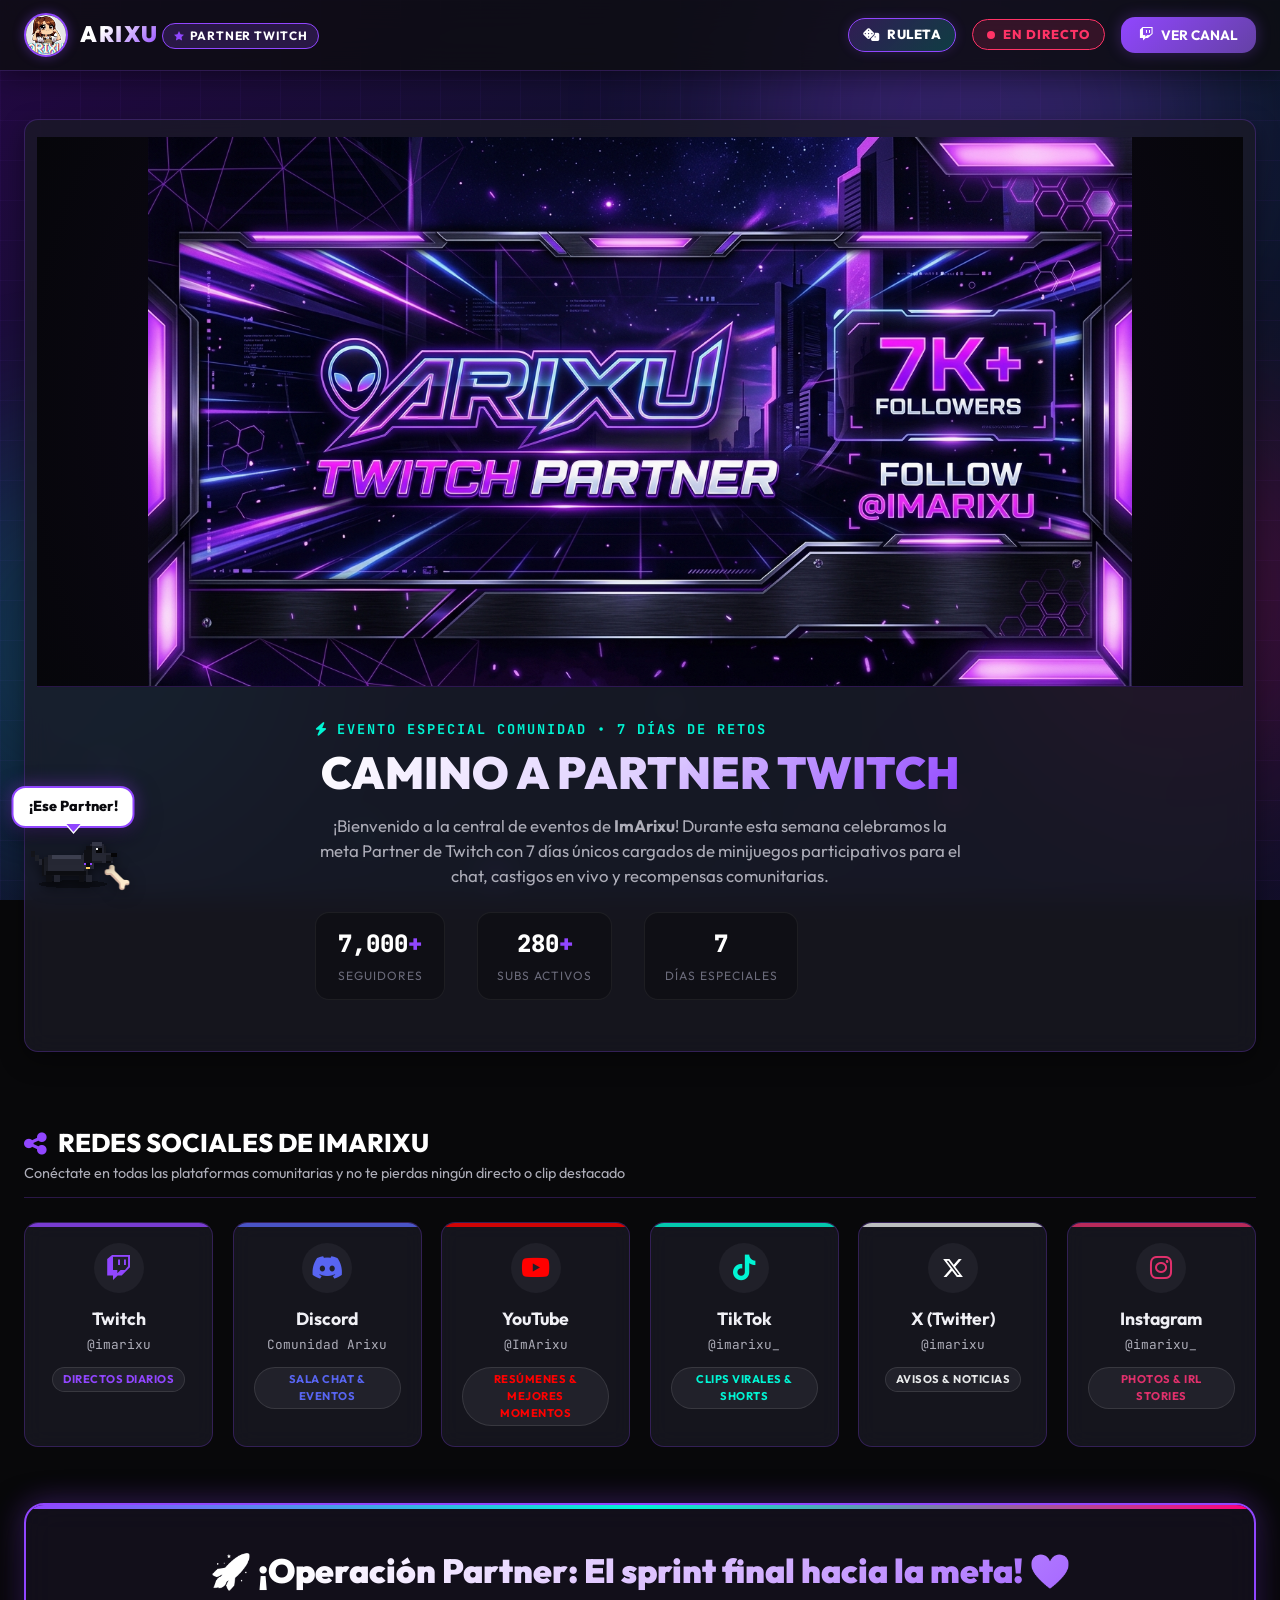
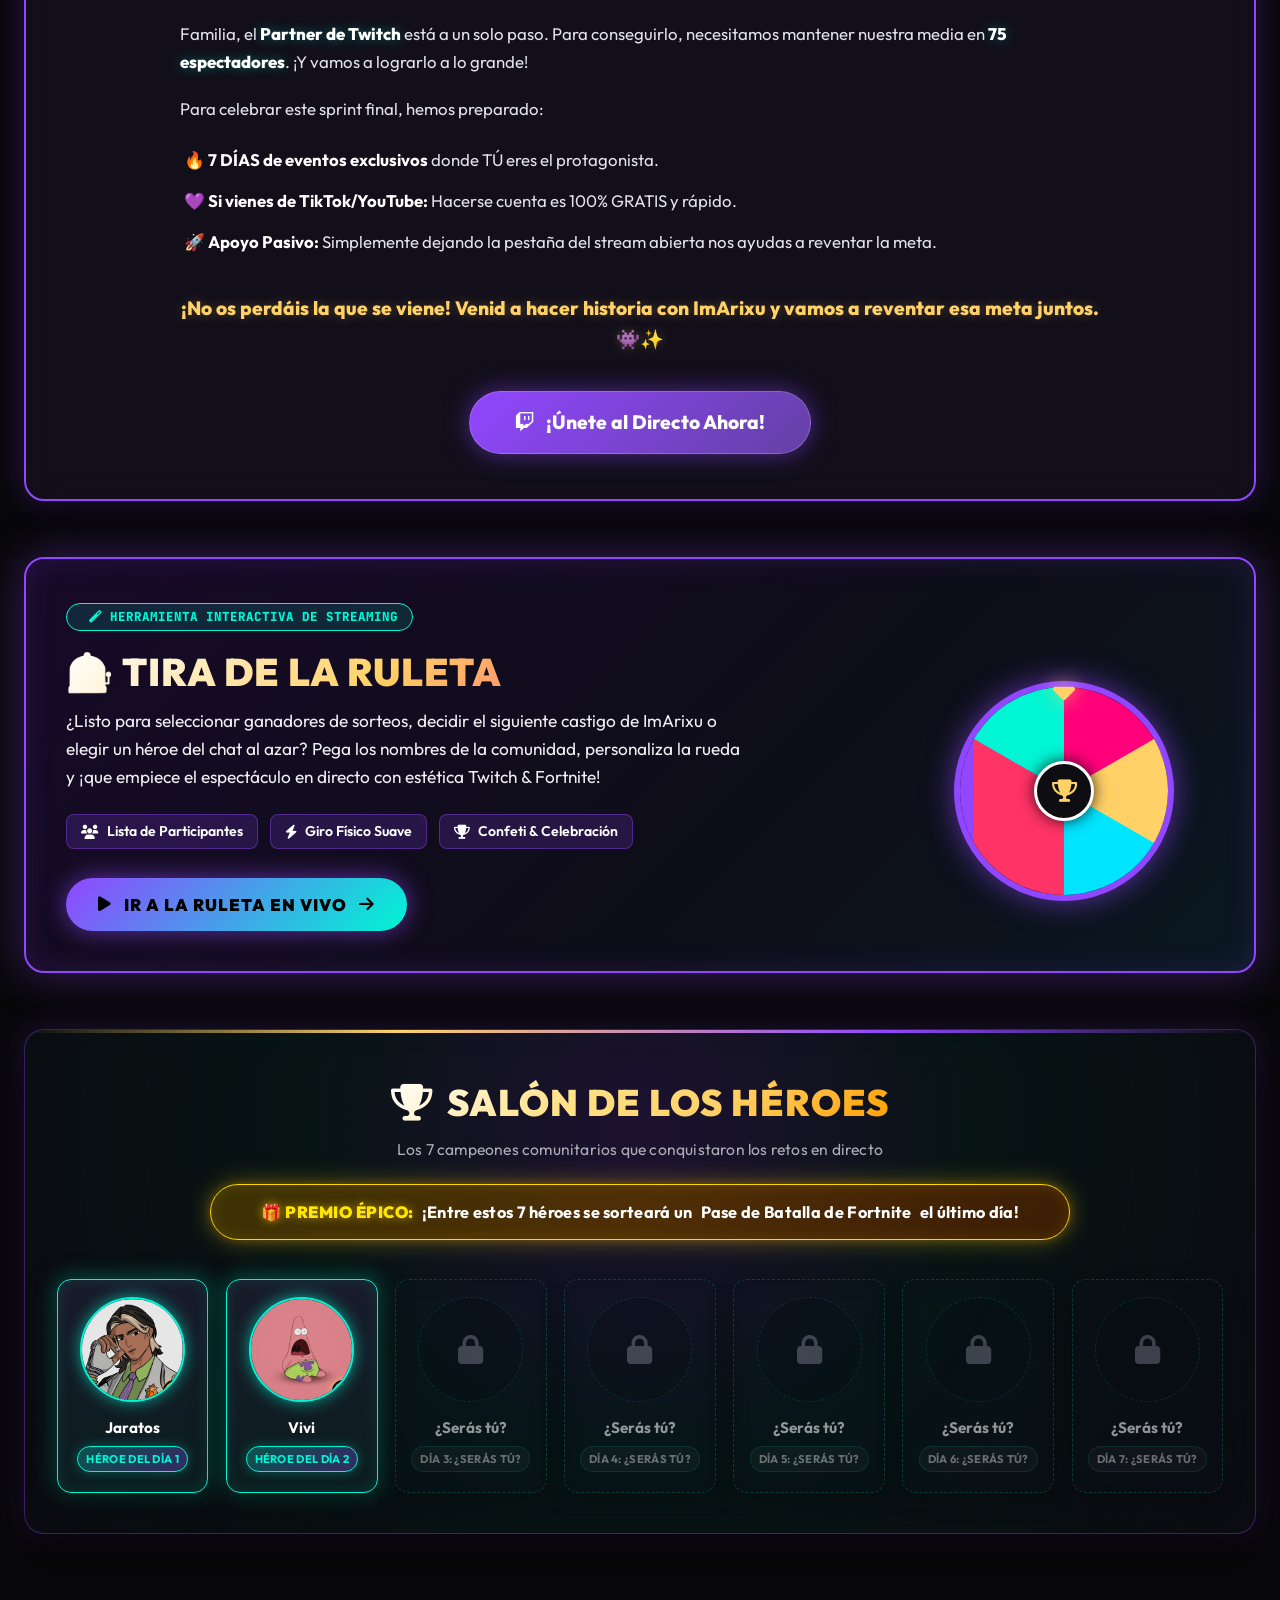
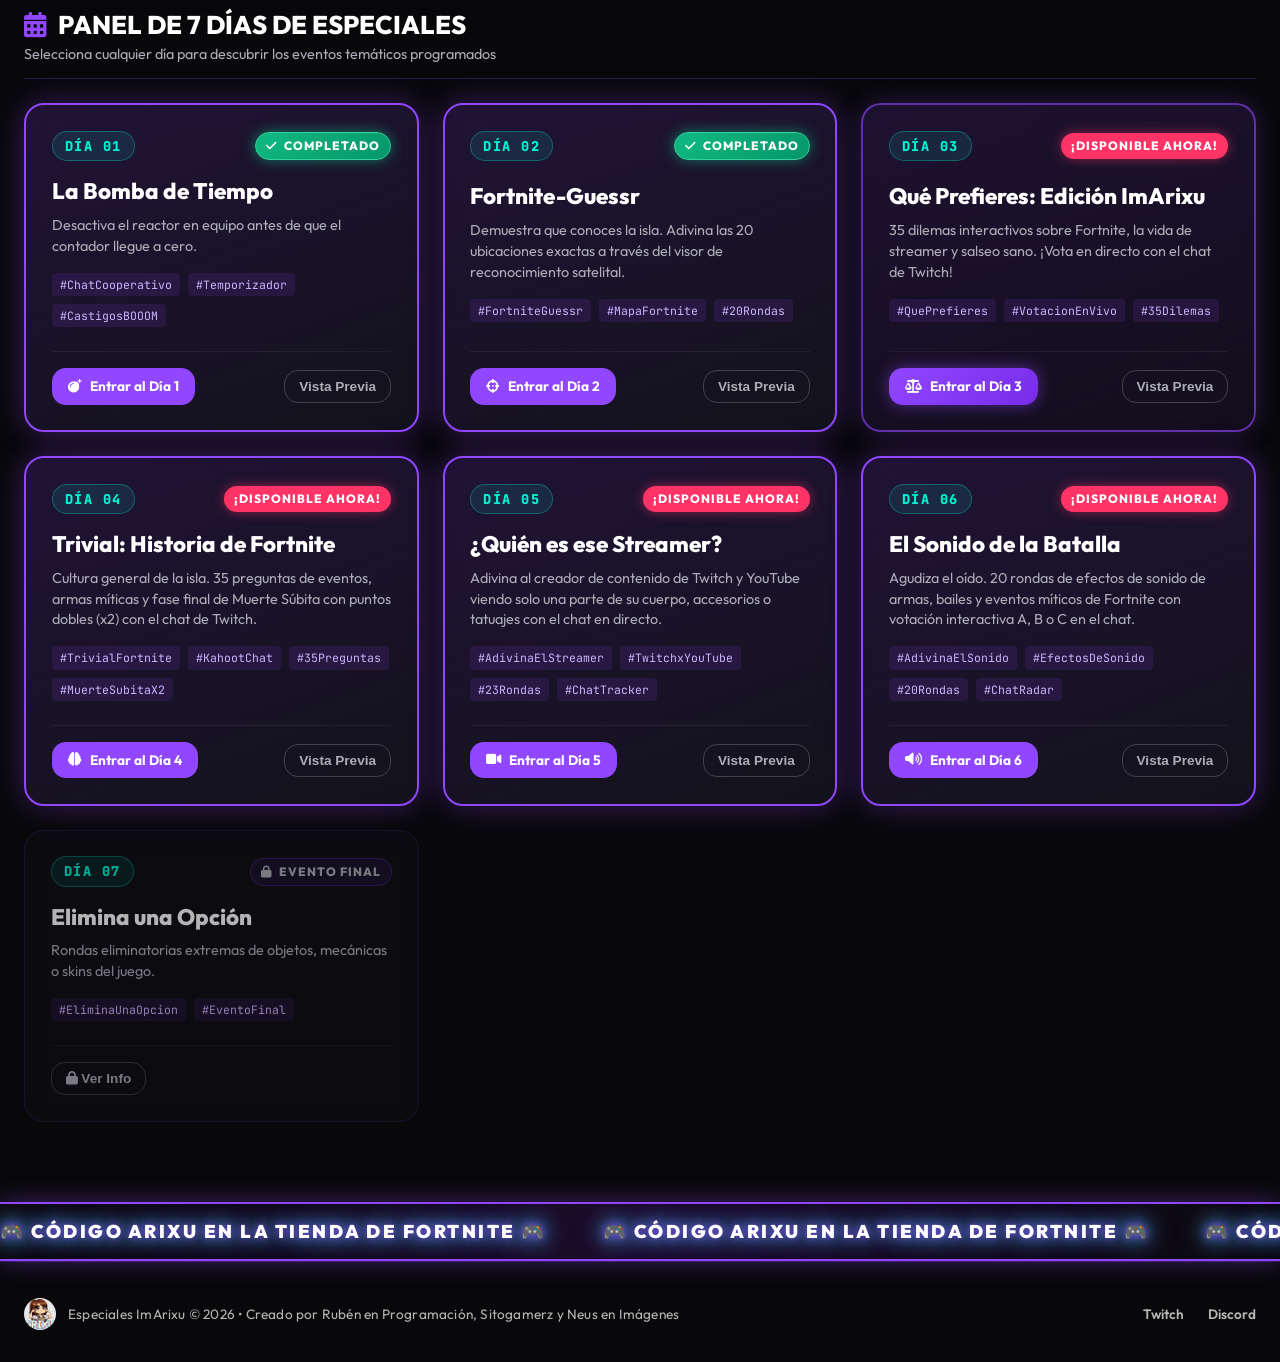
==== commit f7f7471e: "Dia 6" ====
--- a/index.html
+++ b/index.html
@@ -496,26 +496,31 @@
           </div>
         </div>
 
-        <!-- Day 6 Card (Locked) -->
-        <div class="day-card locked">
+        <!-- Day 6 Card (Active / Unlocked) -->
+        <div class="day-card active-today">
           <div class="day-card-header">
             <span class="day-number-badge">DÍA 06</span>
-            <span class="day-status-tag tag-locked"><i class="fas fa-lock"></i> PRÓXIMAMENTE</span>
+            <span class="day-status-tag tag-active">¡DISPONIBLE AHORA!</span>
           </div>
 
           <div class="day-card-body">
             <h3 class="day-title">El Sonido de la Batalla</h3>
             <p class="day-description">
-              Agudiza el oído. Adivina de qué arma o ítem es el efecto de sonido a ciegas.
+              Agudiza el oído. 20 rondas de efectos de sonido de armas, bailes y eventos míticos de Fortnite con votación interactiva A, B o C en el chat.
             </p>
             <div class="day-tags">
+              <span class="day-tag">#AdivinaElSonido</span>
               <span class="day-tag">#EfectosDeSonido</span>
-              <span class="day-tag">#DesafioAuditivo</span>
+              <span class="day-tag">#20Rondas</span>
+              <span class="day-tag">#ChatRadar</span>
             </div>
           </div>
 
           <div class="day-card-footer">
-            <button class="btn-day-preview" data-day="6"><i class="fas fa-lock"></i> Ver Info</button>
+            <a href="dia6.html" class="btn-day-enter">
+              <i class="fas fa-volume-up"></i> Entrar al Día 6
+            </a>
+            <button class="btn-day-preview" data-day="6">Vista Previa</button>
           </div>
         </div>
 
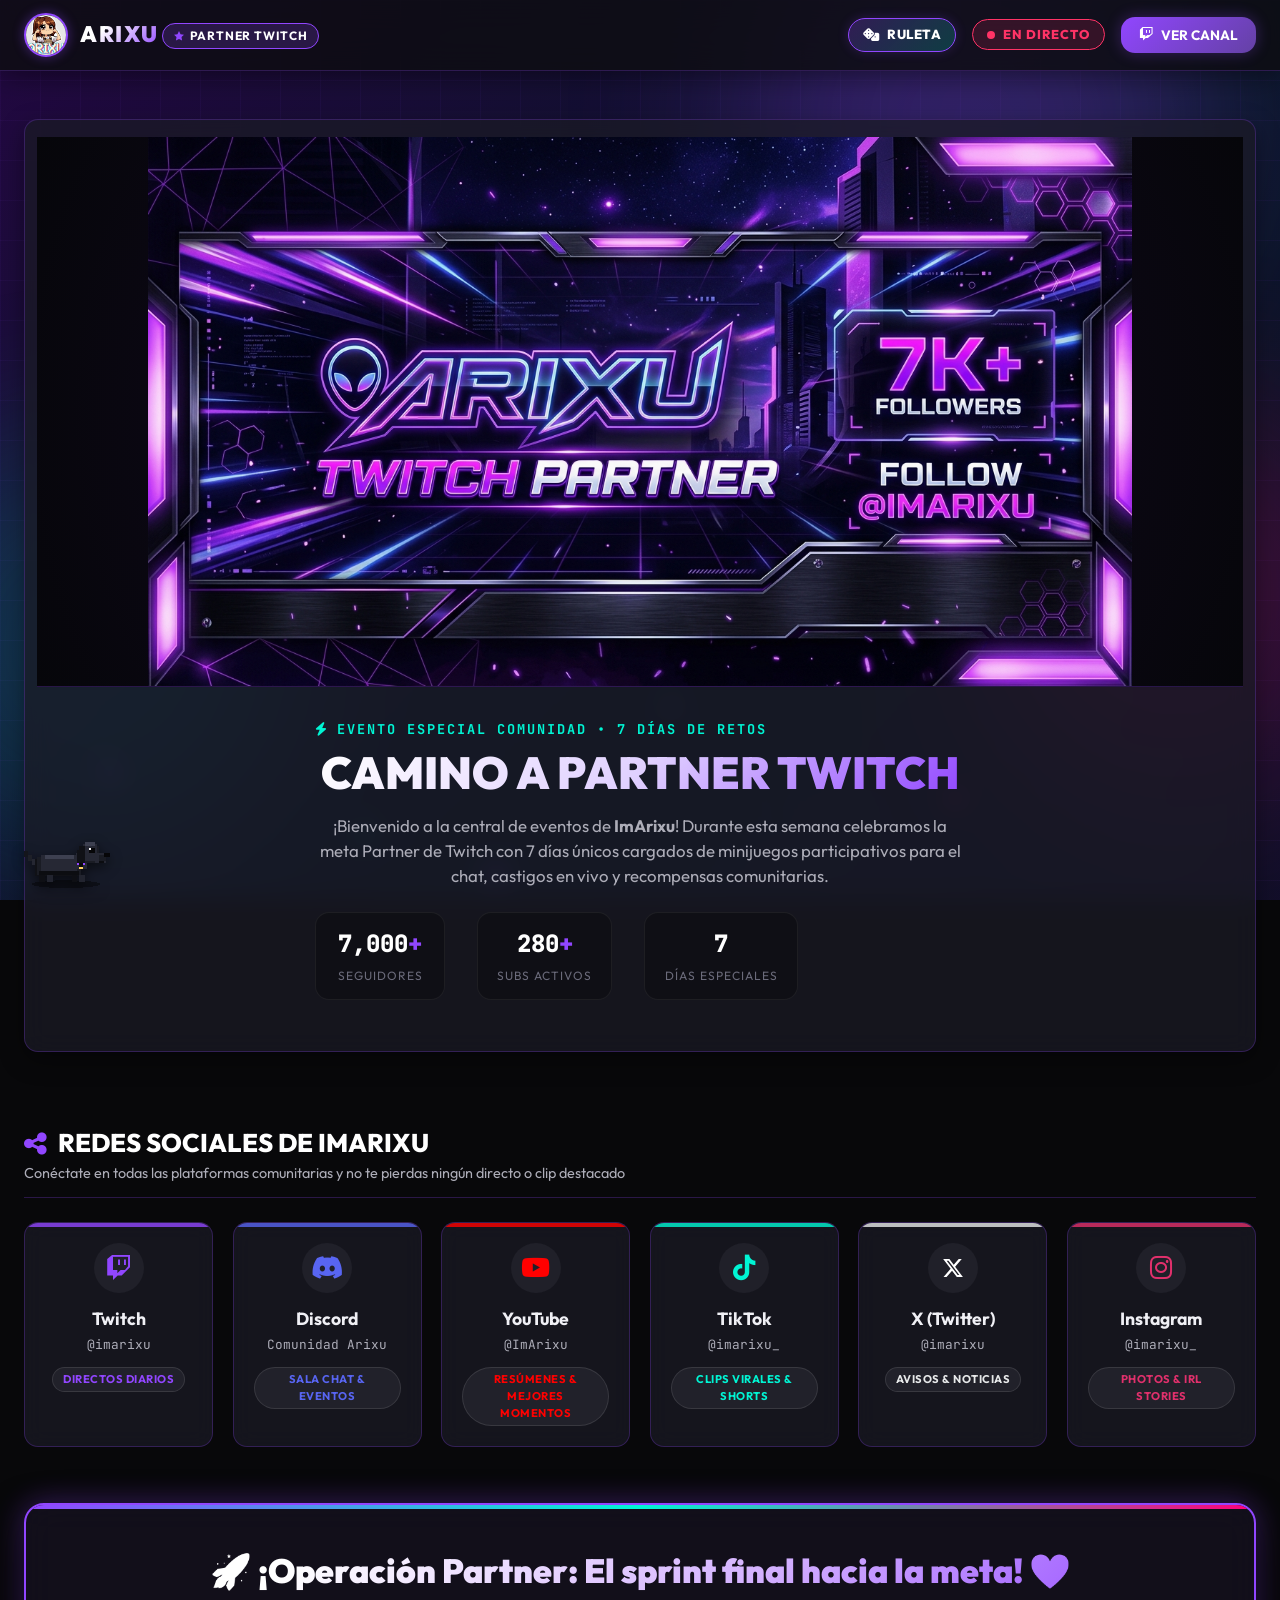
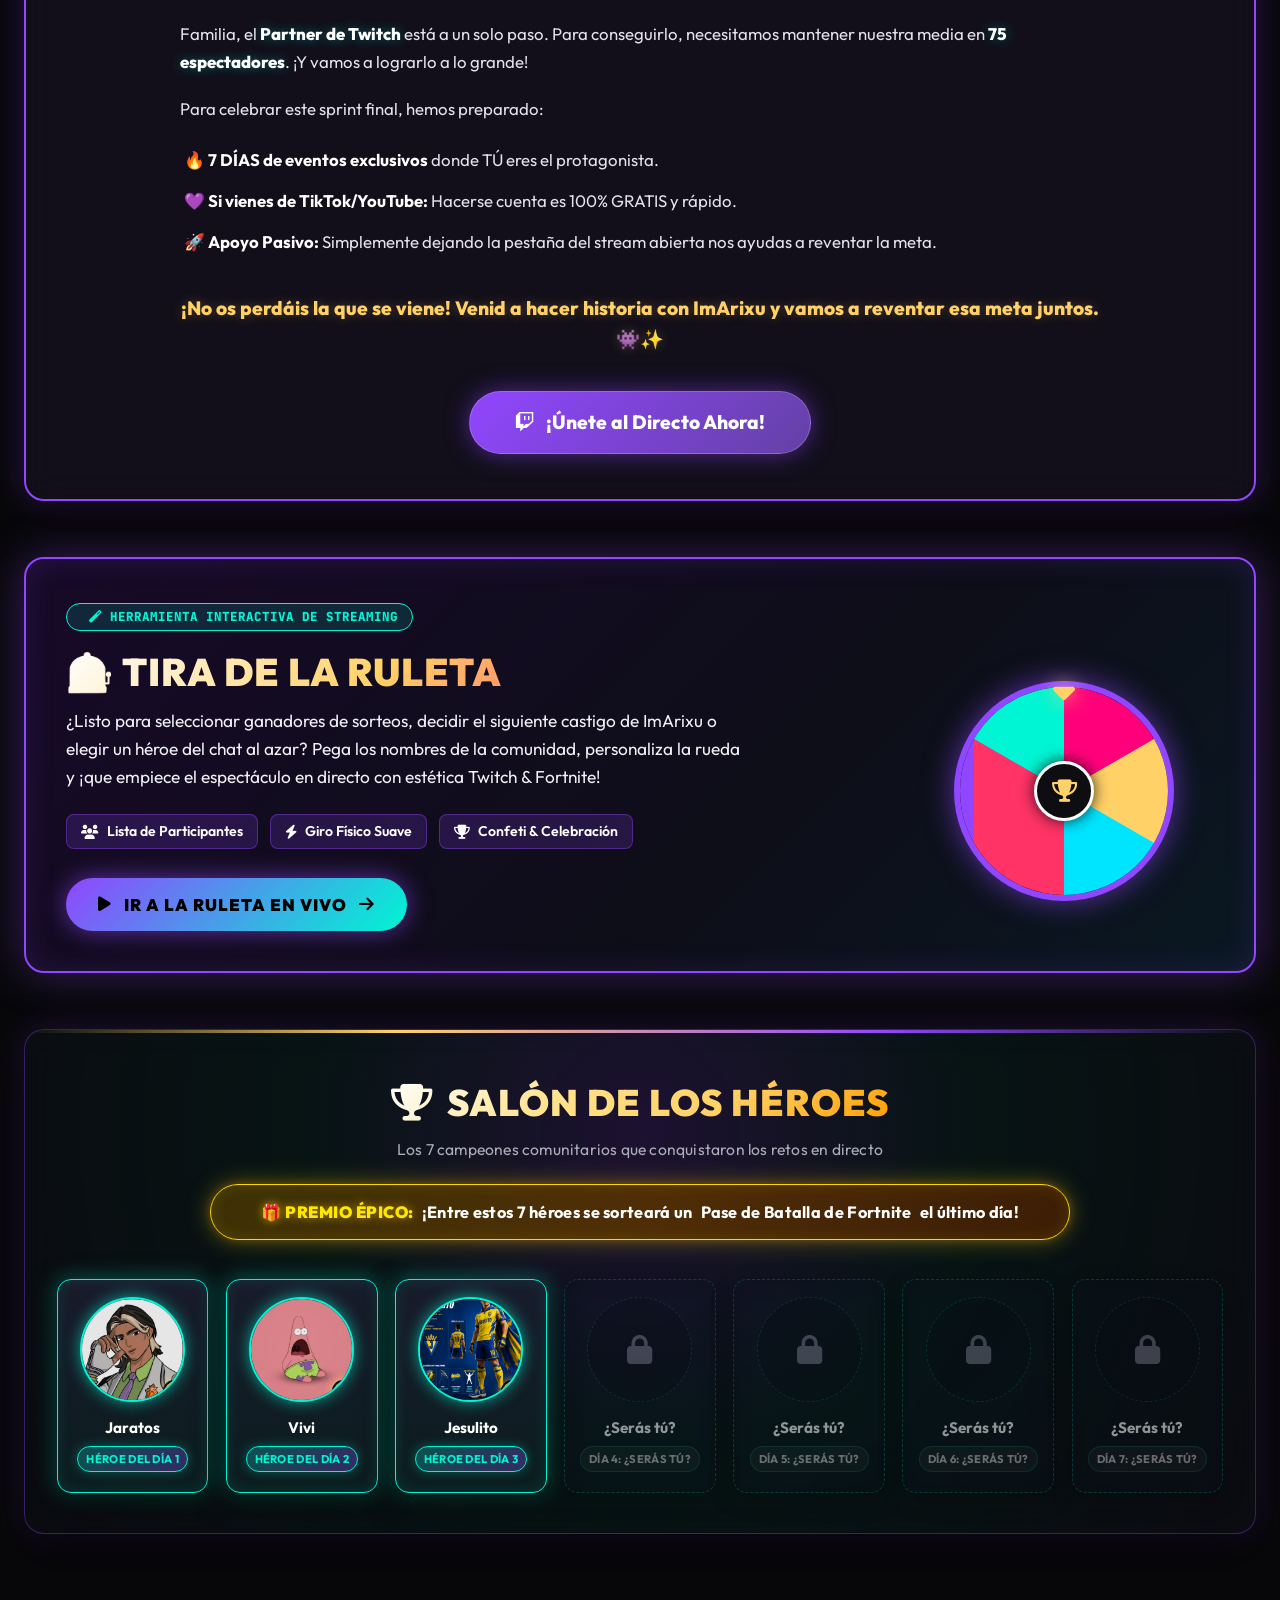
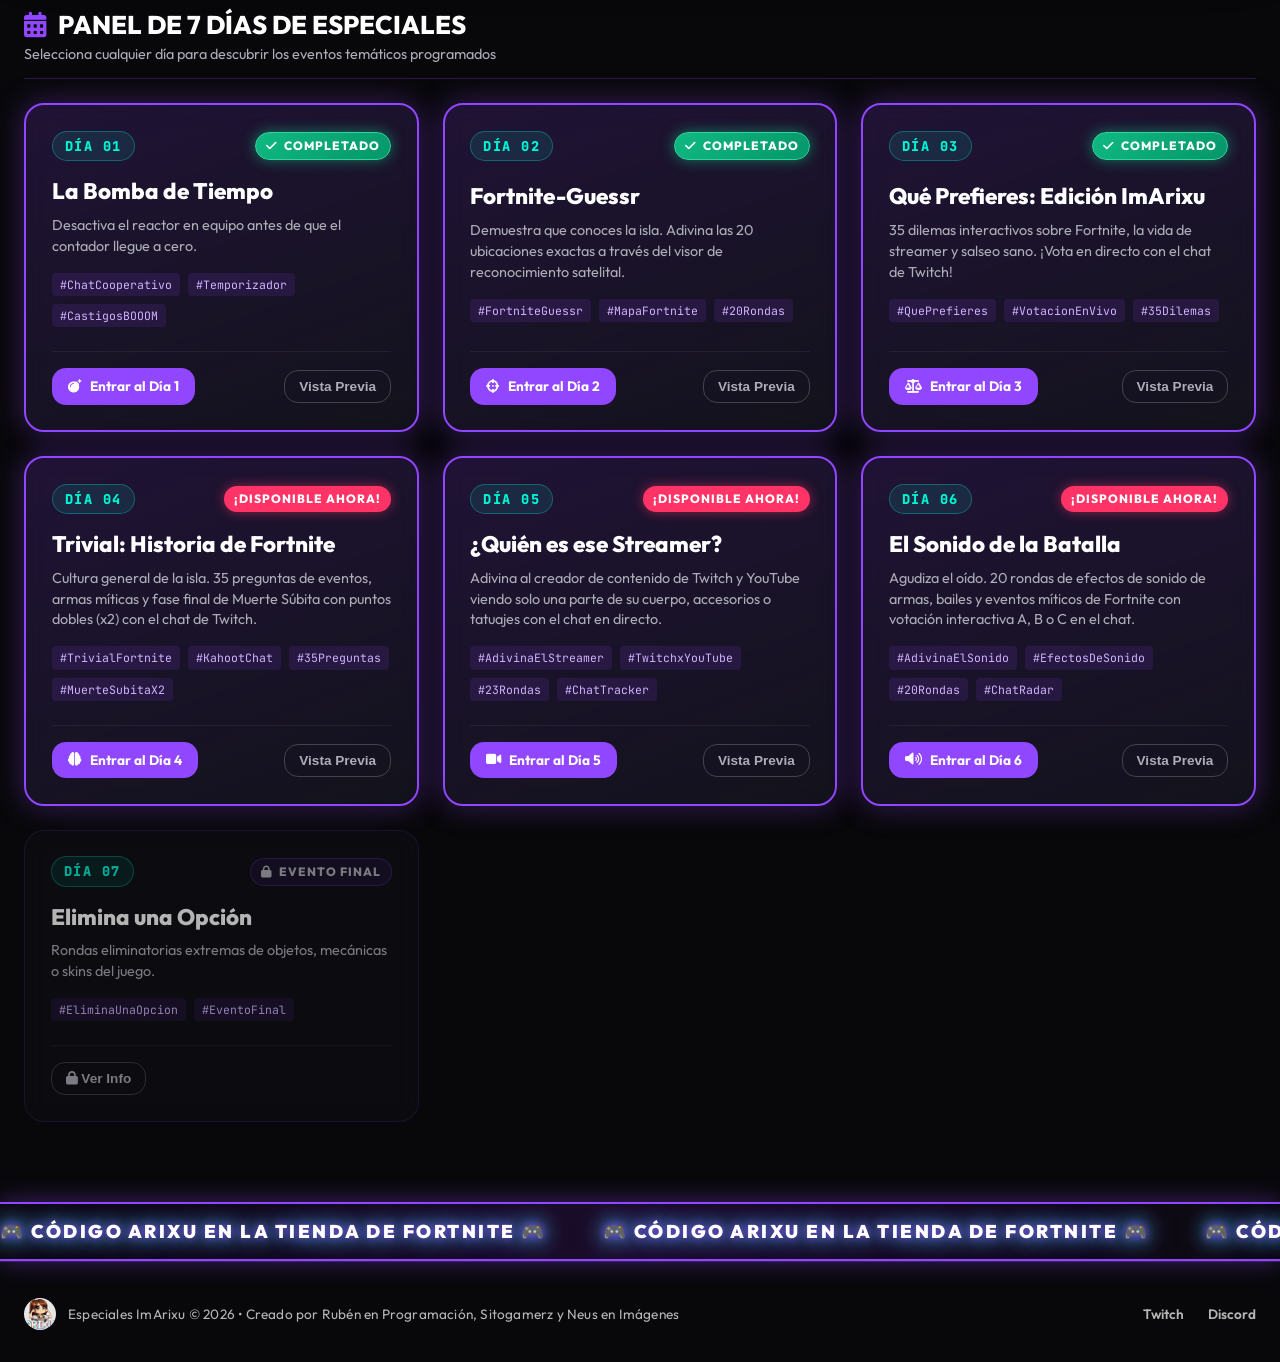
==== commit 9b725ec2: "Nuevo ganador" ====
--- a/index.html
+++ b/index.html
@@ -280,16 +280,15 @@
             </div>
           </div>
 
-          <!-- Hero Card 3 (Holograma en Espera / Locked) -->
-          <div class="hero-card hero-locked">
-            <div class="hero-avatar-box placeholder">
-              <div class="hero-placeholder-inner">
-                <i class="fas fa-lock"></i>
-              </div>
+          <!-- Hero Card 3 (Completado: Jesulito - Unlocked) -->
+          <div class="hero-card hero-unlocked">
+            <div class="hero-avatar-box">
+              <img src="assets/ganadores/Jesulito.jpg" alt="Jesulito - Héroe del Día 3" class="hero-avatar-img">
+              <span class="hero-verified-badge" title="Campeón Verificado"><i class="fas fa-crown"></i></span>
             </div>
             <div class="hero-card-footer">
-              <h3 class="hero-card-name">¿Serás tú?</h3>
-              <span class="hero-card-badge badge-locked">Día 3: ¿Serás tú?</span>
+              <h3 class="hero-card-name">Jesulito</h3>
+              <span class="hero-card-badge badge-winner">Héroe del Día 3</span>
             </div>
           </div>
 
@@ -413,11 +412,11 @@
           </div>
         </div>
 
-        <!-- Day 3 Card (Active / Unlocked) -->
-        <div class="day-card active-today day-3-card">
+        <!-- Day 3 Card (Completed) -->
+        <div class="day-card active-today">
           <div class="day-card-header">
             <span class="day-number-badge">DÍA 03</span>
-            <span class="day-status-tag tag-active">¡DISPONIBLE AHORA!</span>
+            <span class="day-status-tag tag-completed"><i class="fas fa-check"></i> COMPLETADO</span>
           </div>
 
           <div class="day-card-body">
@@ -433,7 +432,7 @@
           </div>
 
           <div class="day-card-footer">
-            <a href="dia3.html" class="btn-day-enter btn-enter-dia3">
+            <a href="dia3.html" class="btn-day-enter">
               <i class="fas fa-scale-balanced"></i> Entrar al Día 3
             </a>
             <button class="btn-day-preview" data-day="3">Vista Previa</button>
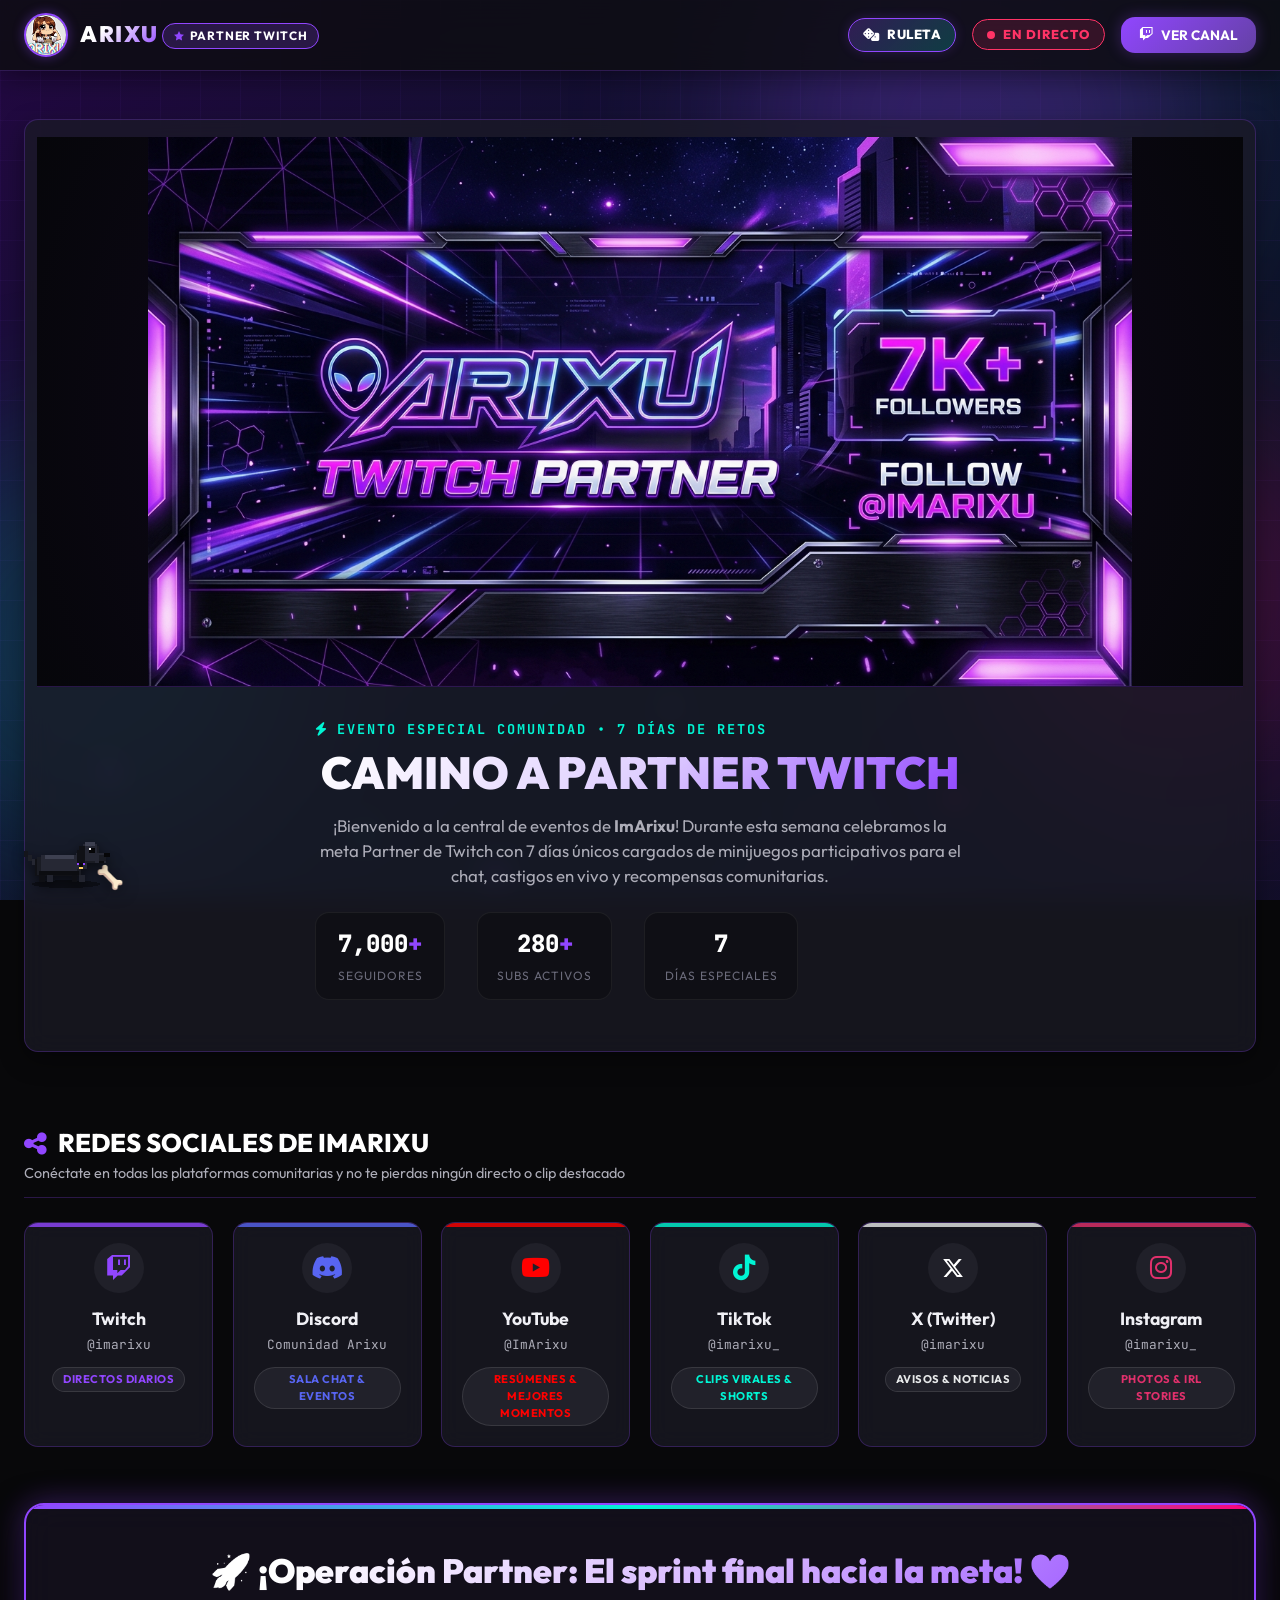
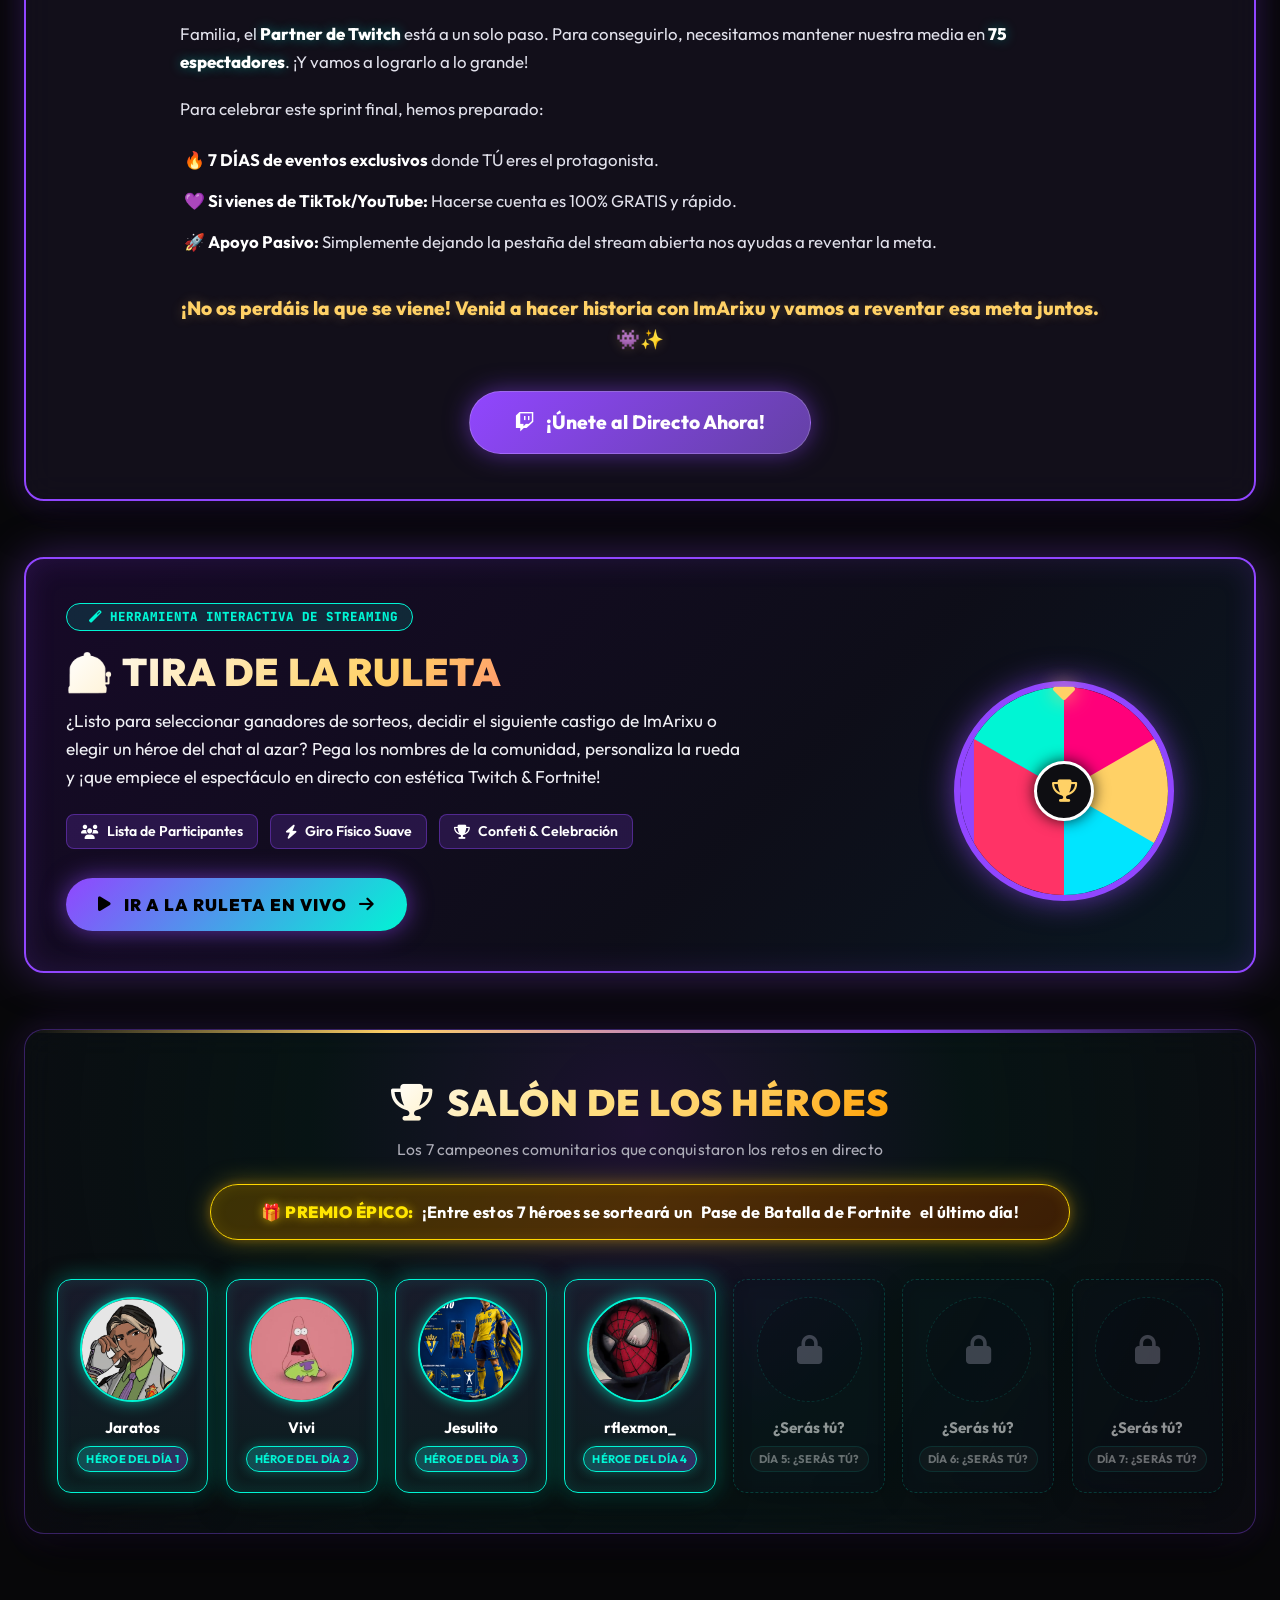
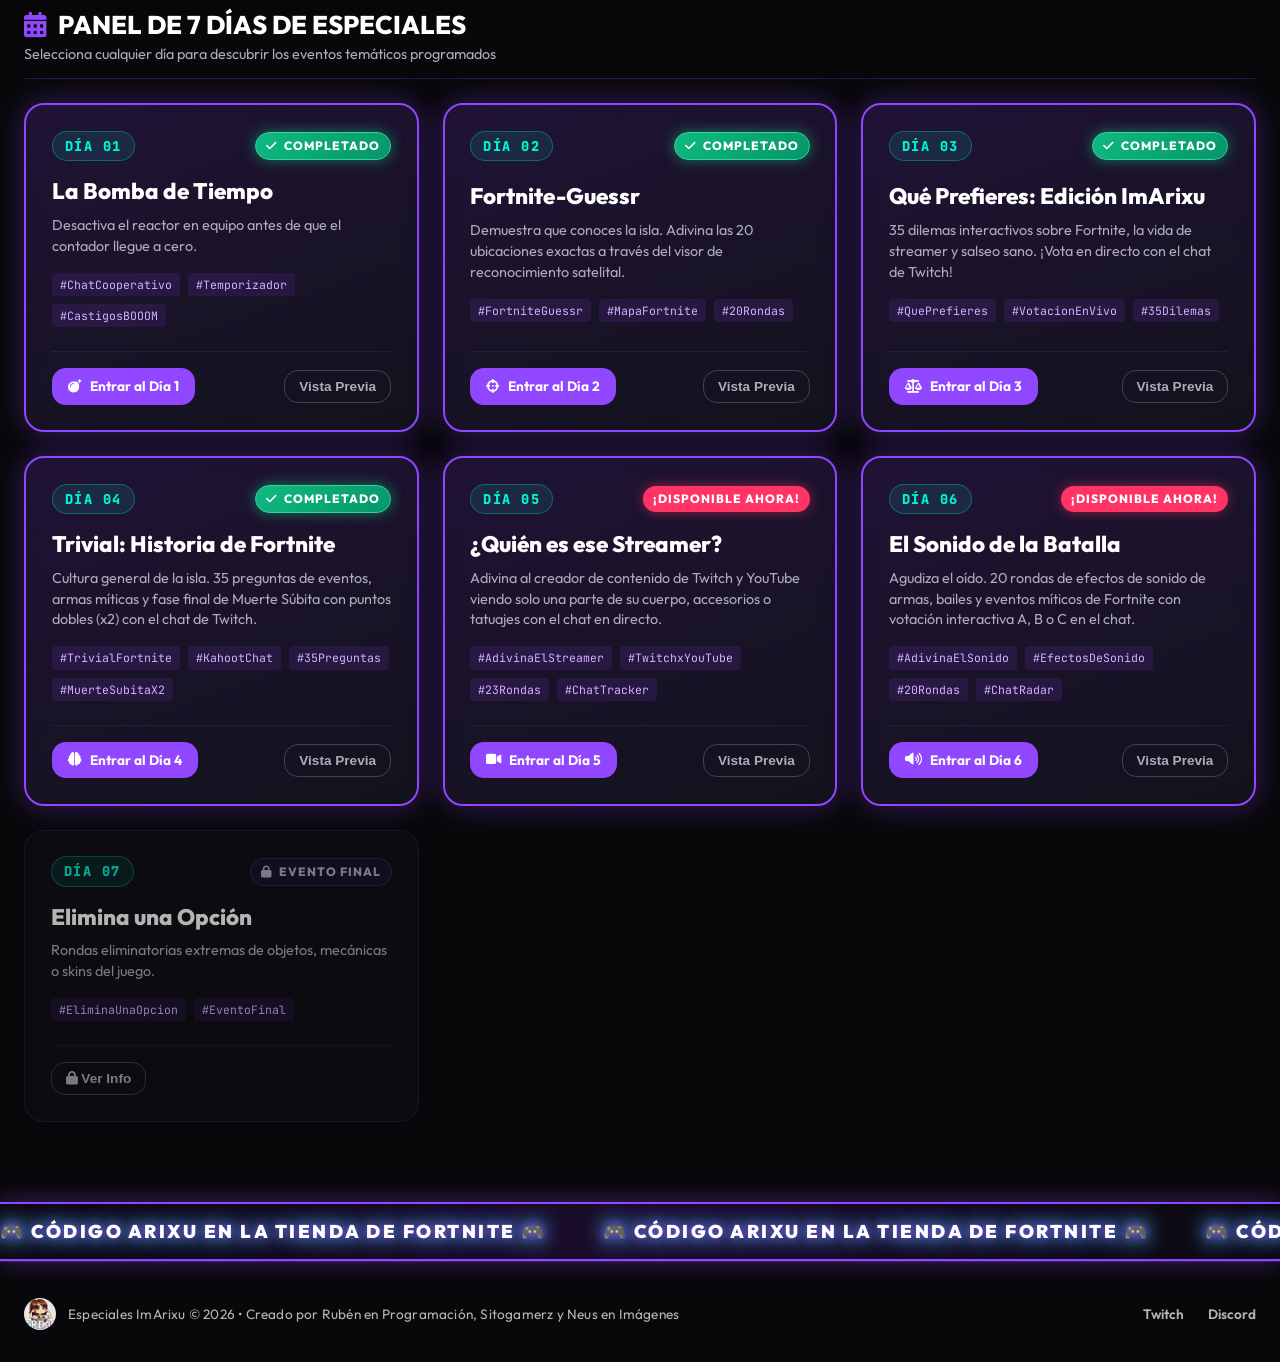
==== commit e30439b2: "Nuevo ganador del 4 dia" ====
--- a/index.html
+++ b/index.html
@@ -292,16 +292,15 @@
             </div>
           </div>
 
-          <!-- Hero Card 4 (Holograma en Espera / Locked) -->
-          <div class="hero-card hero-locked">
-            <div class="hero-avatar-box placeholder">
-              <div class="hero-placeholder-inner">
-                <i class="fas fa-lock"></i>
-              </div>
+          <!-- Hero Card 4 (Completado: rflexmon_ - Unlocked) -->
+          <div class="hero-card hero-unlocked">
+            <div class="hero-avatar-box">
+              <img src="assets/ganadores/rflexmon_.jpg" alt="rflexmon_ - Héroe del Día 4" class="hero-avatar-img">
+              <span class="hero-verified-badge" title="Campeón Verificado"><i class="fas fa-crown"></i></span>
             </div>
             <div class="hero-card-footer">
-              <h3 class="hero-card-name">¿Serás tú?</h3>
-              <span class="hero-card-badge badge-locked">Día 4: ¿Serás tú?</span>
+              <h3 class="hero-card-name">rflexmon_</h3>
+              <span class="hero-card-badge badge-winner">Héroe del Día 4</span>
             </div>
           </div>
 
@@ -439,11 +438,11 @@
           </div>
         </div>
 
-        <!-- Day 4 Card (Active / Unlocked) -->
-        <div class="day-card active-today day-4-card">
+        <!-- Day 4 Card (Completed) -->
+        <div class="day-card active-today">
           <div class="day-card-header">
             <span class="day-number-badge">DÍA 04</span>
-            <span class="day-status-tag tag-active">¡DISPONIBLE AHORA!</span>
+            <span class="day-status-tag tag-completed"><i class="fas fa-check"></i> COMPLETADO</span>
           </div>
 
           <div class="day-card-body">
@@ -460,7 +459,7 @@
           </div>
 
           <div class="day-card-footer">
-            <a href="dia4.html" class="btn-day-enter btn-enter-dia4">
+            <a href="dia4.html" class="btn-day-enter">
               <i class="fas fa-brain"></i> Entrar al Día 4
             </a>
             <button class="btn-day-preview" data-day="4">Vista Previa</button>
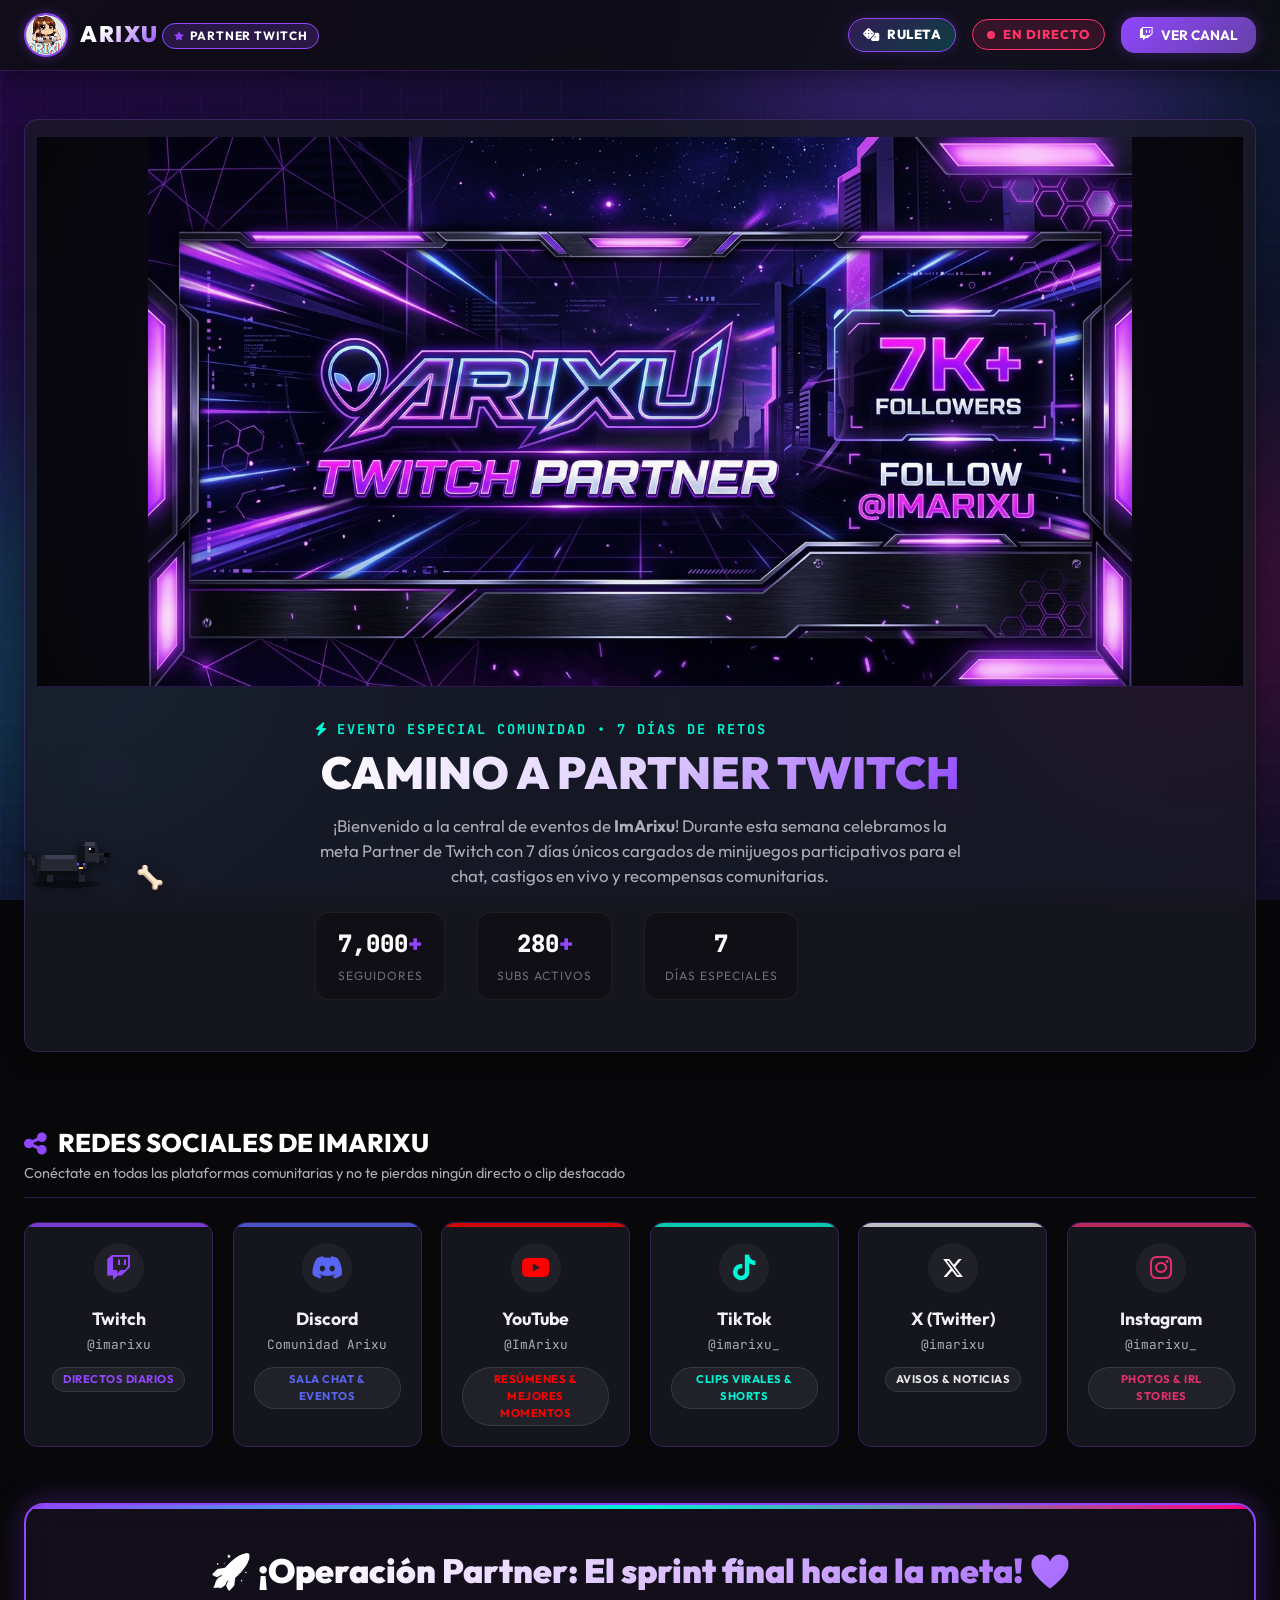
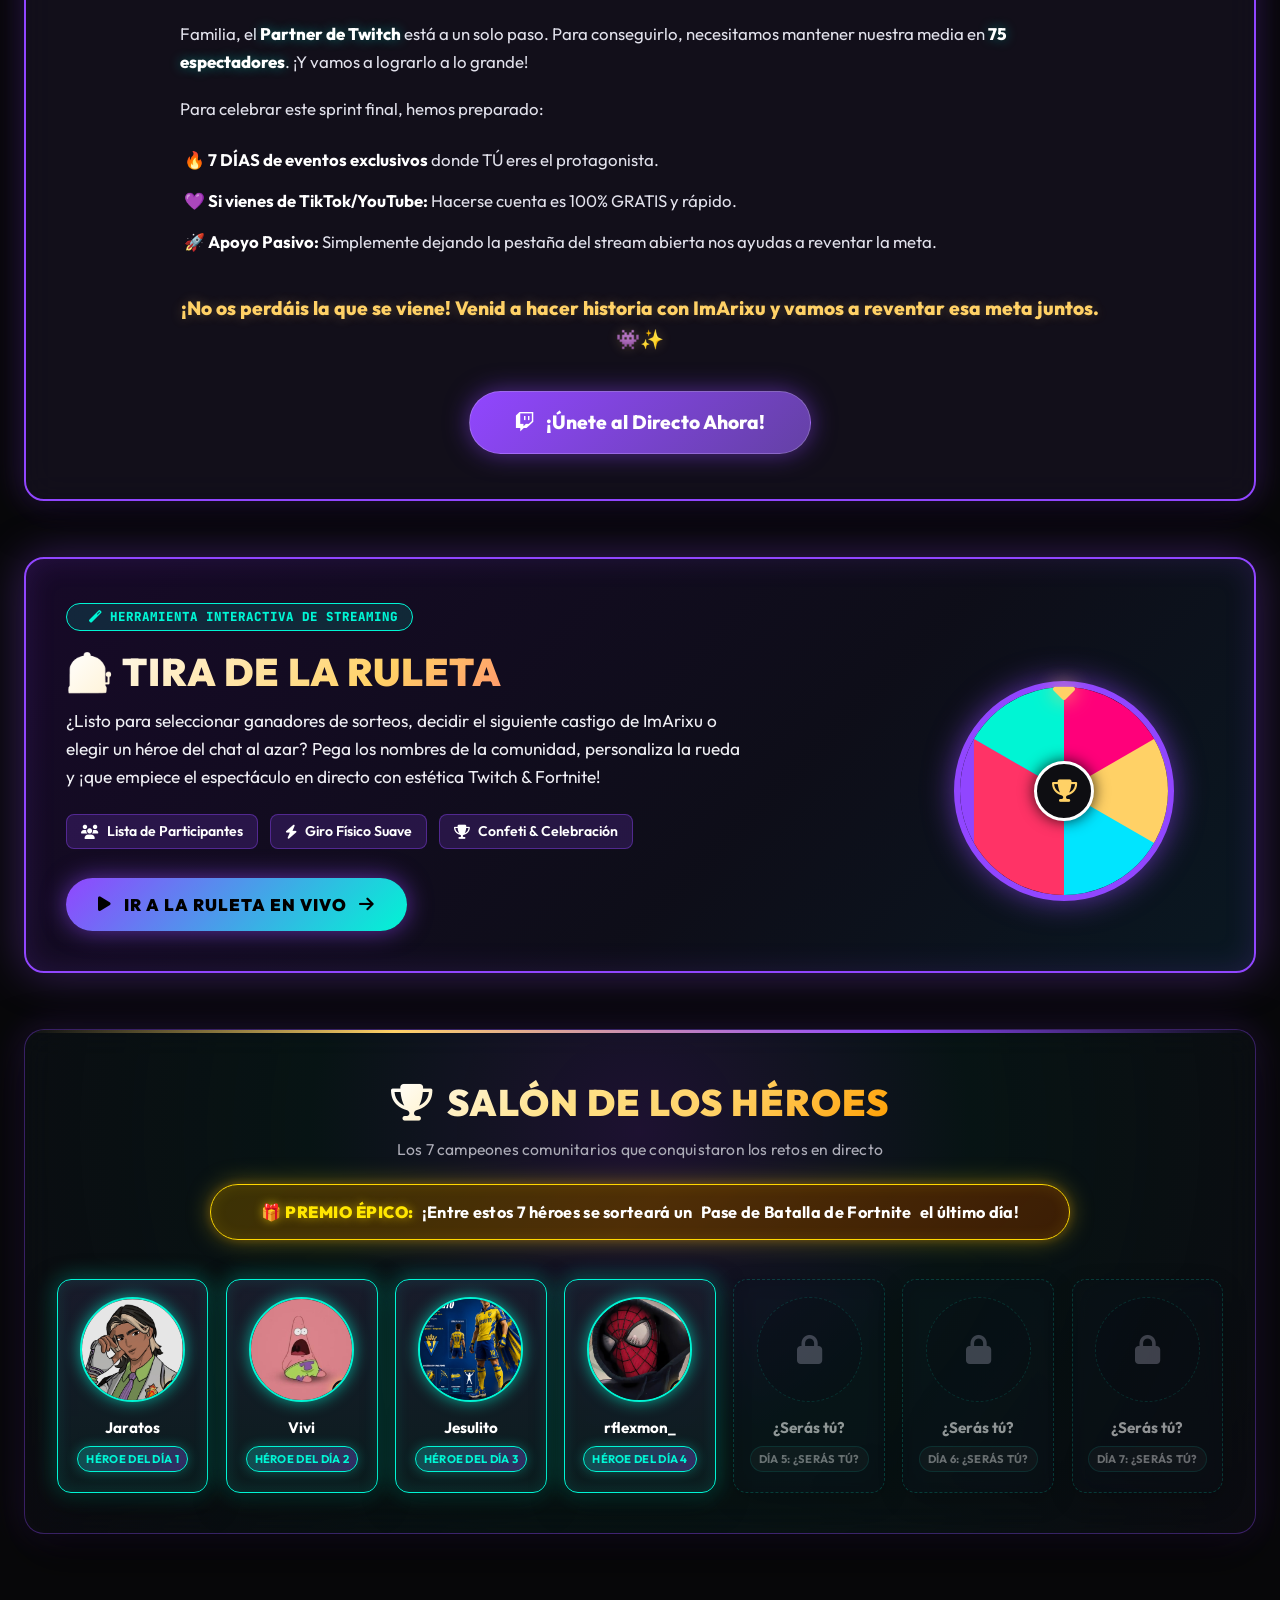
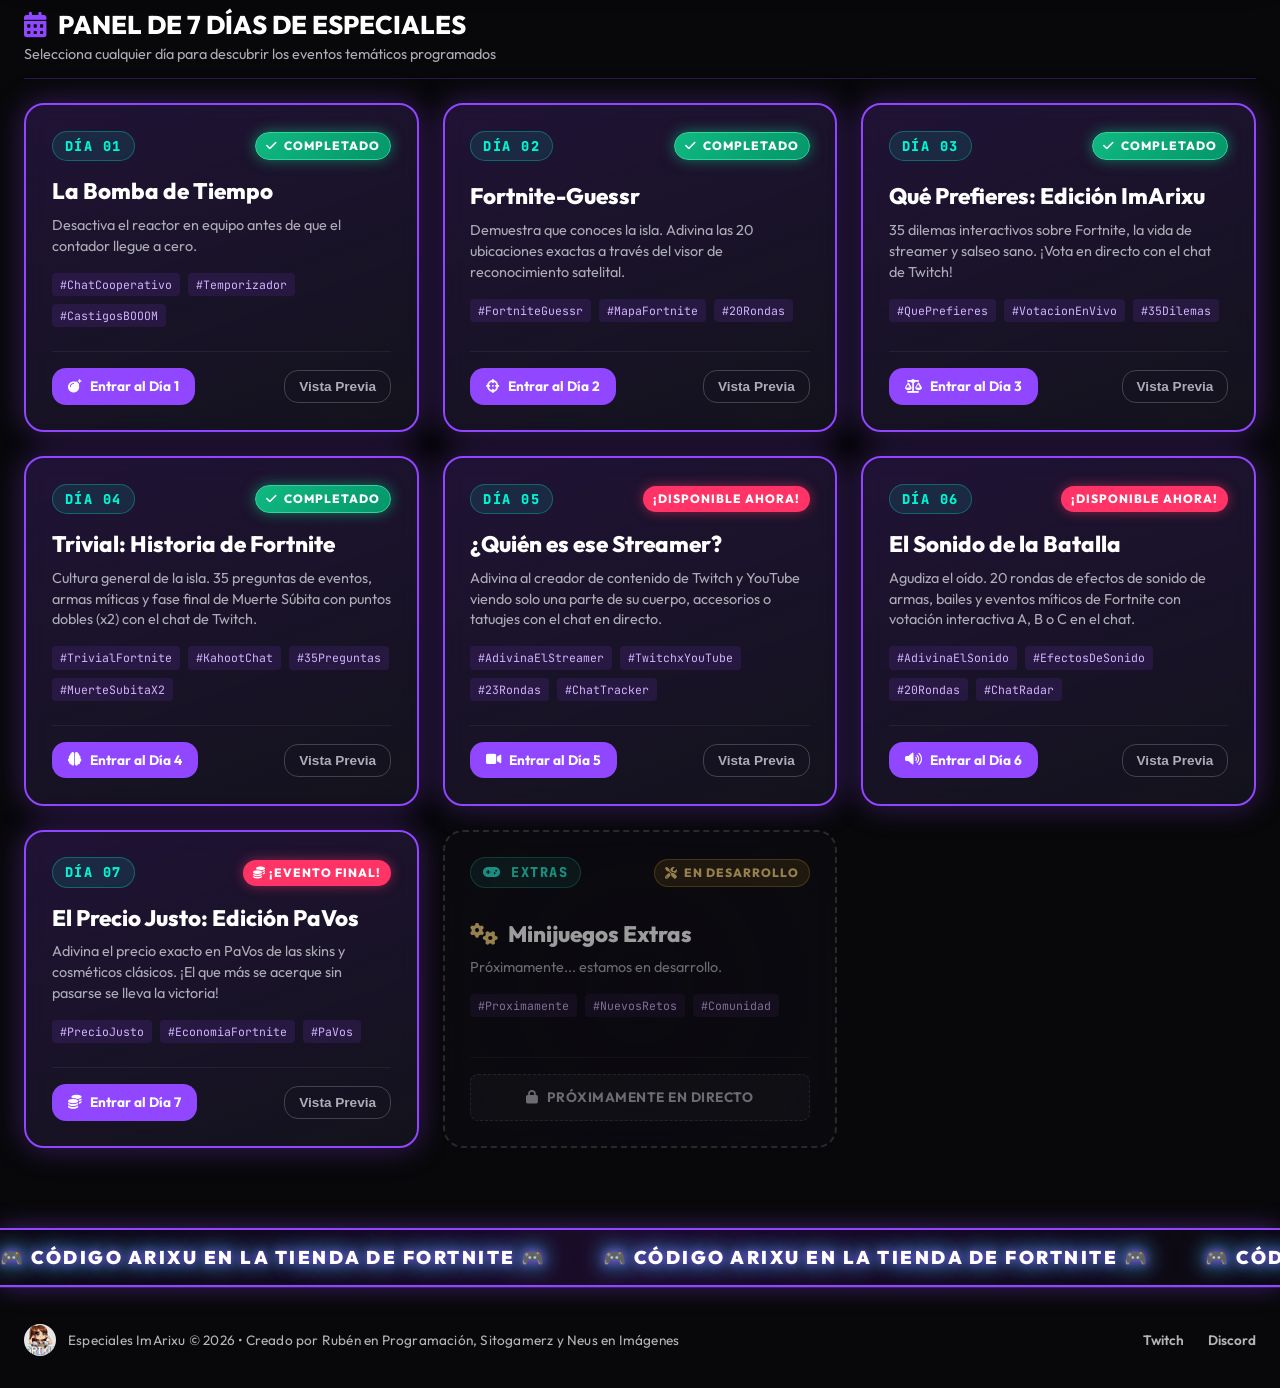
==== commit f2263398: "Dia 7 terminado" ====
--- a/index.html
+++ b/index.html
@@ -522,26 +522,58 @@
           </div>
         </div>
 
-        <!-- Day 7 Card (Locked) -->
-        <div class="day-card locked">
+        <!-- Day 7 Card (Active / Unlocked) -->
+        <div class="day-card active-today">
           <div class="day-card-header">
             <span class="day-number-badge">DÍA 07</span>
-            <span class="day-status-tag tag-locked"><i class="fas fa-lock"></i> EVENTO FINAL</span>
-          </div>
-
-          <div class="day-card-body">
-            <h3 class="day-title">Elimina una Opción</h3>
-            <p class="day-description">
-              Rondas eliminatorias extremas de objetos, mecánicas o skins del juego.
-            </p>
-            <div class="day-tags">
-              <span class="day-tag">#EliminaUnaOpcion</span>
-              <span class="day-tag">#EventoFinal</span>
-            </div>
-          </div>
-
-          <div class="day-card-footer">
-            <button class="btn-day-preview" data-day="7"><i class="fas fa-lock"></i> Ver Info</button>
+            <span class="day-status-tag tag-active"><i class="fas fa-coins"></i> ¡EVENTO FINAL!</span>
+          </div>
+
+          <div class="day-card-body">
+            <h3 class="day-title">El Precio Justo: Edición PaVos</h3>
+            <p class="day-description">
+              Adivina el precio exacto en PaVos de las skins y cosméticos clásicos. ¡El que más se acerque sin pasarse se lleva la victoria!
+            </p>
+            <div class="day-tags">
+              <span class="day-tag">#PrecioJusto</span>
+              <span class="day-tag">#EconomiaFortnite</span>
+              <span class="day-tag">#PaVos</span>
+            </div>
+          </div>
+
+          <div class="day-card-footer">
+            <a href="dia7.html" class="btn-day-enter">
+              <i class="fas fa-coins"></i> Entrar al Día 7
+            </a>
+            <button class="btn-day-preview" data-day="7">Vista Previa</button>
+          </div>
+        </div>
+
+        <!-- Extra Minigames (En Construcción / Próximamente) -->
+        <div class="day-card extra-minigames-card">
+          <div class="day-card-header">
+            <span class="day-number-badge"><i class="fas fa-gamepad"></i> EXTRAS</span>
+            <span class="day-status-tag tag-construction"><i class="fas fa-tools"></i> EN DESARROLLO</span>
+          </div>
+
+          <div class="day-card-body">
+            <h3 class="day-title">
+              <i class="fas fa-cogs" style="color: var(--twitch-neon-yellow); margin-right: 0.35rem;"></i> Minijuegos Extras
+            </h3>
+            <p class="day-description">
+              Próximamente... estamos en desarrollo.
+            </p>
+            <div class="day-tags">
+              <span class="day-tag">#Proximamente</span>
+              <span class="day-tag">#NuevosRetos</span>
+              <span class="day-tag">#Comunidad</span>
+            </div>
+          </div>
+
+          <div class="day-card-footer">
+            <div class="construction-status-pill">
+              <i class="fas fa-lock"></i> Próximamente en Directo
+            </div>
           </div>
         </div>
 
--- a/styles/main.css
+++ b/styles/main.css
@@ -1228,6 +1228,49 @@
   opacity: 0.92;
   border-color: var(--twitch-purple);
   box-shadow: 0 10px 30px rgba(0, 0, 0, 0.5), 0 0 20px rgba(145, 70, 255, 0.25);
+}
+
+/* Extra Minigames (En Construcción / Bloqueado) */
+.day-card.extra-minigames-card {
+  opacity: 0.6;
+  border: 2px dashed rgba(255, 255, 255, 0.22);
+  background: radial-gradient(circle at 50% 50%, rgba(145, 70, 255, 0.05) 0%, rgba(14, 14, 22, 0.8) 100%);
+  filter: grayscale(0.2);
+  transition: all 0.35s ease;
+}
+
+.day-card.extra-minigames-card:hover {
+  opacity: 0.85;
+  border-color: rgba(145, 70, 255, 0.45);
+  box-shadow: 0 10px 30px rgba(0, 0, 0, 0.6), 0 0 20px rgba(145, 70, 255, 0.2);
+  transform: translateY(-5px);
+  filter: grayscale(0);
+}
+
+.day-status-tag.tag-construction {
+  background: rgba(255, 183, 3, 0.15);
+  color: #FFD166;
+  border: 1px solid rgba(255, 183, 3, 0.35);
+  display: inline-flex;
+  align-items: center;
+  gap: 6px;
+}
+
+.construction-status-pill {
+  width: 100%;
+  display: flex;
+  align-items: center;
+  justify-content: center;
+  gap: 0.5rem;
+  padding: 0.75rem 1rem;
+  background: rgba(255, 255, 255, 0.04);
+  border: 1px dashed rgba(255, 255, 255, 0.15);
+  border-radius: var(--radius-sm);
+  color: var(--text-muted);
+  font-size: 0.85rem;
+  font-weight: 700;
+  letter-spacing: 0.5px;
+  text-transform: uppercase;
 }
 
 .day-card-body {
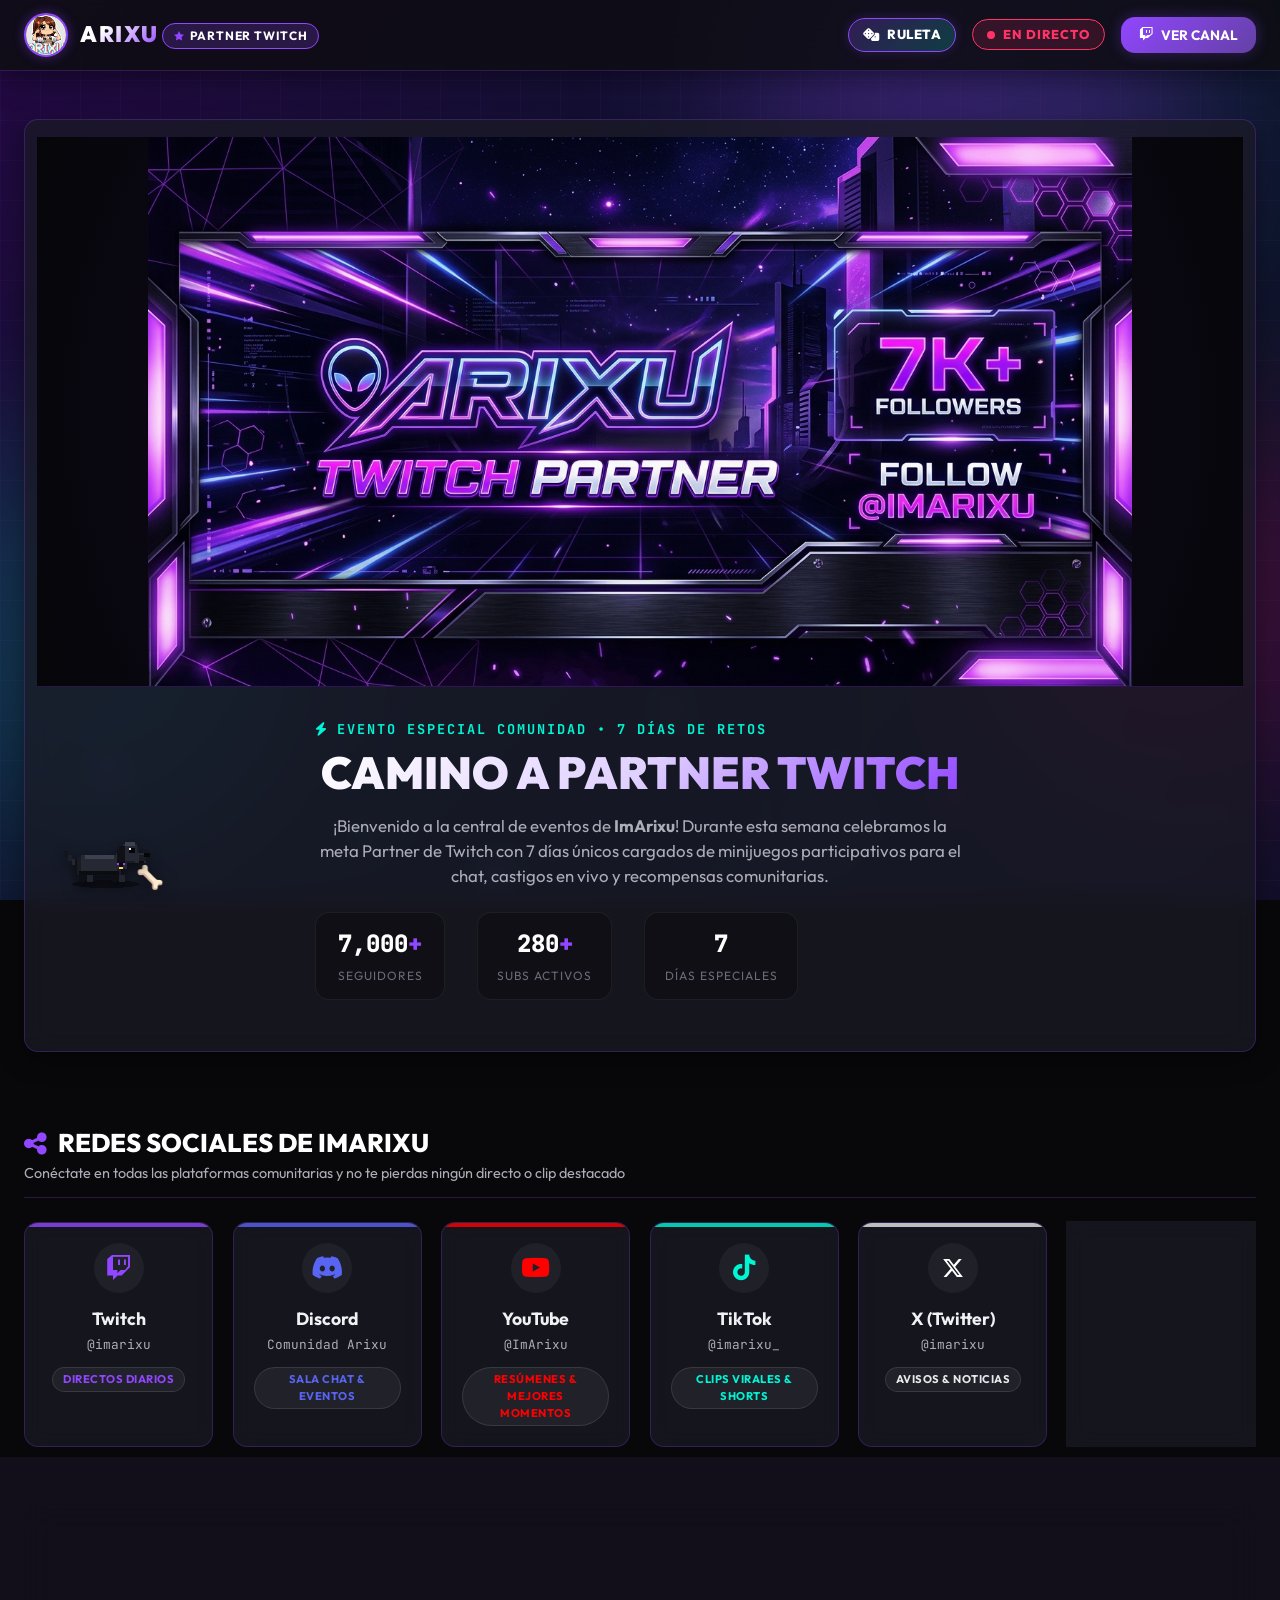
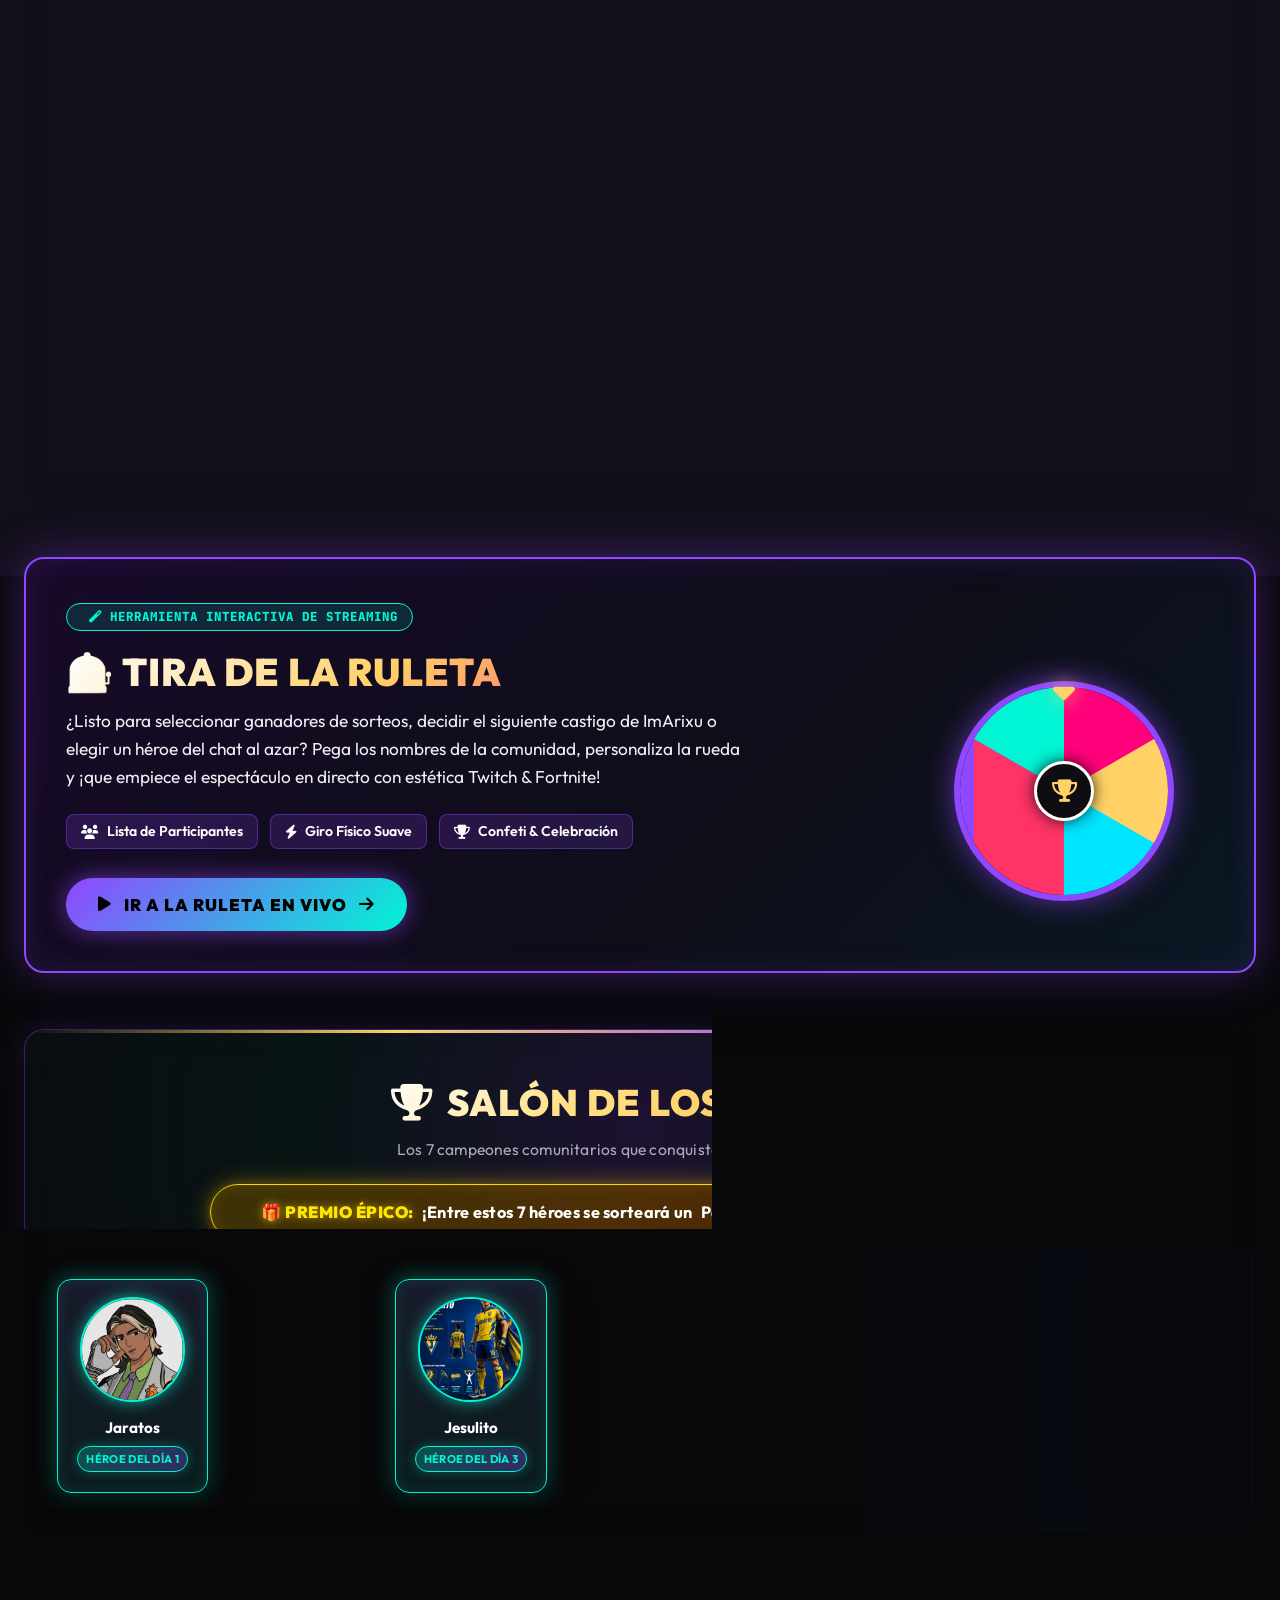
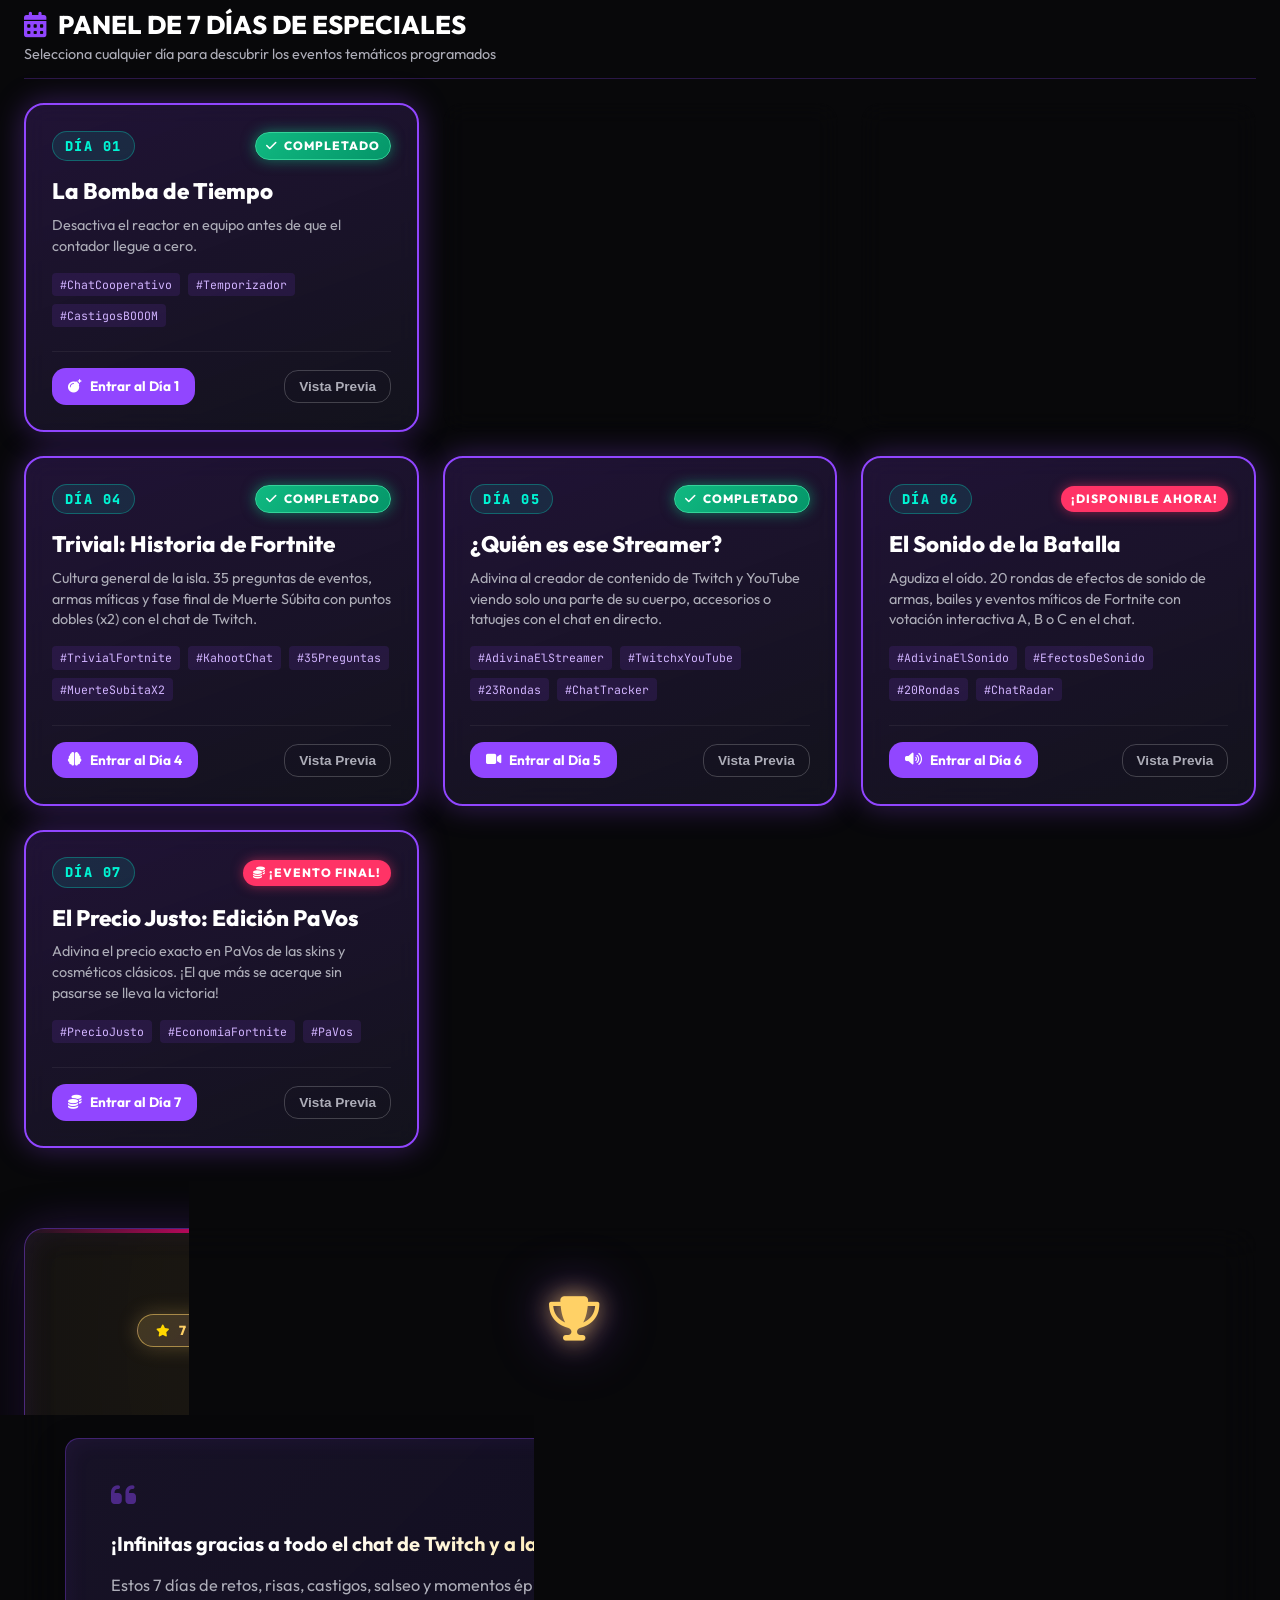
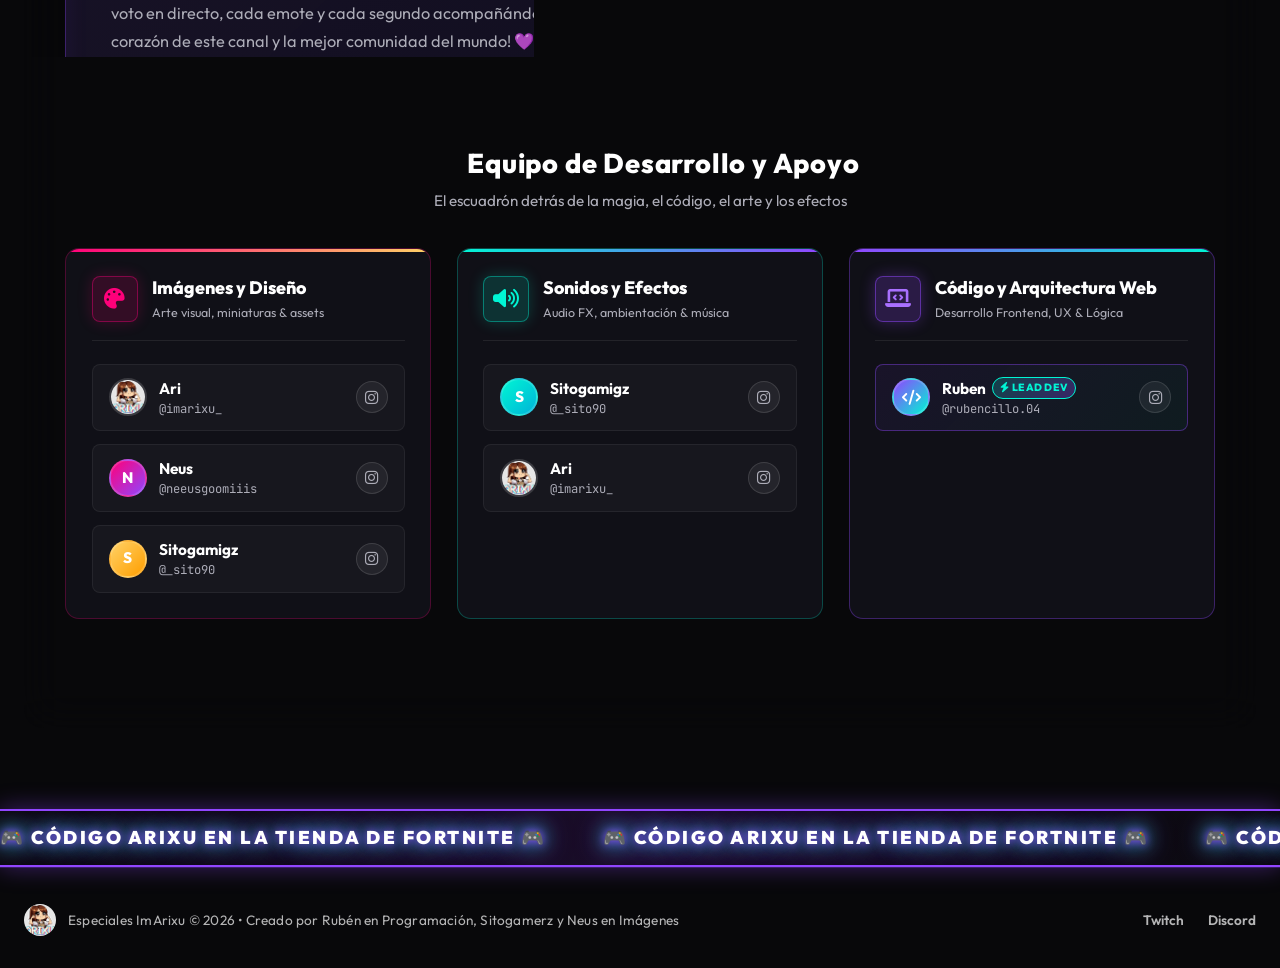
==== commit f3092860: "Creditos" ====
--- a/index.html
+++ b/index.html
@@ -304,16 +304,15 @@
             </div>
           </div>
 
-          <!-- Hero Card 5 (Holograma en Espera / Locked) -->
-          <div class="hero-card hero-locked">
-            <div class="hero-avatar-box placeholder">
-              <div class="hero-placeholder-inner">
-                <i class="fas fa-lock"></i>
-              </div>
+          <!-- Hero Card 5 (Completado: Urian_1012 - Unlocked) -->
+          <div class="hero-card hero-unlocked">
+            <div class="hero-avatar-box">
+              <img src="assets/ganadores/Urian_1012.jpg" alt="Urian_1012 - Héroe del Día 5" class="hero-avatar-img" onerror="this.onerror=null; this.src='assets/arixu_avatar.png';">
+              <span class="hero-verified-badge" title="Campeón Verificado"><i class="fas fa-crown"></i></span>
             </div>
             <div class="hero-card-footer">
-              <h3 class="hero-card-name">¿Serás tú?</h3>
-              <span class="hero-card-badge badge-locked">Día 5: ¿Serás tú?</span>
+              <h3 class="hero-card-name">Urian_1012</h3>
+              <span class="hero-card-badge badge-winner">Héroe del Día 5</span>
             </div>
           </div>
 
@@ -466,11 +465,11 @@
           </div>
         </div>
 
-        <!-- Day 5 Card (Active / Unlocked) -->
+        <!-- Day 5 Card (Completed) -->
         <div class="day-card active-today">
           <div class="day-card-header">
             <span class="day-number-badge">DÍA 05</span>
-            <span class="day-status-tag tag-active">¡DISPONIBLE AHORA!</span>
+            <span class="day-status-tag tag-completed"><i class="fas fa-check"></i> COMPLETADO</span>
           </div>
 
           <div class="day-card-body">
@@ -549,32 +548,187 @@
           </div>
         </div>
 
-        <!-- Extra Minigames (En Construcción / Próximamente) -->
-        <div class="day-card extra-minigames-card">
-          <div class="day-card-header">
-            <span class="day-number-badge"><i class="fas fa-gamepad"></i> EXTRAS</span>
-            <span class="day-status-tag tag-construction"><i class="fas fa-tools"></i> EN DESARROLLO</span>
-          </div>
-
-          <div class="day-card-body">
-            <h3 class="day-title">
-              <i class="fas fa-cogs" style="color: var(--twitch-neon-yellow); margin-right: 0.35rem;"></i> Minijuegos Extras
+      </div>
+    </section>
+
+    <!-- SECTION 3: CRÉDITOS FINALES & AGRADECIMIENTOS -->
+    <section class="credits-section" id="creditos">
+      <div class="credits-container-card">
+        
+        <!-- Header con badge y título épico -->
+        <div class="credits-header">
+          <div class="credits-badge">
+            <i class="fas fa-star credits-star-icon"></i>
+            <span>7 DÍAS INOLVIDABLES • CAMINO A PARTNER</span>
+            <i class="fas fa-star credits-star-icon"></i>
+          </div>
+          <h2 class="credits-main-title">
+            <i class="fas fa-trophy credits-trophy-icon"></i>
+            ¡MISIÓN CUMPLIDA!
+            <i class="fas fa-heart credits-heart-icon"></i>
+          </h2>
+          <p class="credits-main-subtitle">Créditos de la Operación & Agradecimientos Especiales</p>
+        </div>
+
+        <!-- Mensaje emotivo de agradecimiento a la comunidad -->
+        <div class="credits-thankyou-box">
+          <div class="thankyou-glow-accent"></div>
+          <div class="thankyou-content">
+            <div class="thankyou-quote-icon"><i class="fas fa-quote-left"></i></div>
+            <p class="thankyou-lead-text">
+              <strong>¡Infinitas gracias a todo el chat de Twitch y a la increíble comunidad!</strong>
+            </p>
+            <p class="thankyou-body-text">
+              Estos 7 días de retos, risas, castigos, salseo y momentos épicos no habrían sido posibles sin vuestra energía incombustible. Cada mensaje, cada voto en directo, cada emote y cada segundo acompañándonos nos acerca cada vez más a la gran meta del <strong class="highlight-partner">Partner de Twitch</strong>. ¡Sois el verdadero corazón de este canal y la mejor comunidad del mundo! 💜🎮✨
+            </p>
+          </div>
+        </div>
+
+        <!-- Sub-apartado: Equipo de Desarrollo y Apoyo -->
+        <div class="credits-team-section">
+          <div class="credits-team-header">
+            <h3 class="credits-team-title">
+              <i class="fas fa-users-cog"></i> Equipo de Desarrollo y Apoyo
             </h3>
-            <p class="day-description">
-              Próximamente... estamos en desarrollo.
-            </p>
-            <div class="day-tags">
-              <span class="day-tag">#Proximamente</span>
-              <span class="day-tag">#NuevosRetos</span>
-              <span class="day-tag">#Comunidad</span>
-            </div>
-          </div>
-
-          <div class="day-card-footer">
-            <div class="construction-status-pill">
-              <i class="fas fa-lock"></i> Próximamente en Directo
-            </div>
-          </div>
+            <p class="credits-team-desc">El escuadrón detrás de la magia, el código, el arte y los efectos</p>
+          </div>
+
+          <div class="credits-roles-grid">
+
+            <!-- Categoría 1: Imágenes y Diseño -->
+            <div class="role-category-card role-design">
+              <div class="role-card-header">
+                <div class="role-icon-box">
+                  <i class="fas fa-palette"></i>
+                </div>
+                <div class="role-header-info">
+                  <h4 class="role-title">Imágenes y Diseño</h4>
+                  <span class="role-subtitle">Arte visual, miniaturas & assets</span>
+                </div>
+              </div>
+              <div class="role-members-list">
+                <!-- Ari -->
+                <a href="https://www.instagram.com/imarixu_/?utm_source=ig_web_button_share_sheet" target="_blank" rel="noopener noreferrer" class="member-card">
+                  <div class="member-avatar">
+                    <img src="assets/arixu_avatar.png" alt="Ari" class="member-img">
+                  </div>
+                  <div class="member-info">
+                    <span class="member-name">Ari</span>
+                    <span class="member-tag">@imarixu_</span>
+                  </div>
+                  <div class="member-social-btn">
+                    <i class="fab fa-instagram"></i>
+                  </div>
+                </a>
+
+                <!-- Neus -->
+                <a href="https://www.instagram.com/neeusgoomiiis?utm_source=ig_web_button_share_sheet&igsh=ZDNlZDc0MzIxNw==&igsi=ZDNlZDc0MzIxNw==" target="_blank" rel="noopener noreferrer" class="member-card">
+                  <div class="member-avatar member-avatar-initials" style="--initials-bg: linear-gradient(135deg, #FF007A, #9146FF);">
+                    <span>N</span>
+                  </div>
+                  <div class="member-info">
+                    <span class="member-name">Neus</span>
+                    <span class="member-tag">@neeusgoomiiis</span>
+                  </div>
+                  <div class="member-social-btn">
+                    <i class="fab fa-instagram"></i>
+                  </div>
+                </a>
+
+                <!-- Sitogamigz -->
+                <a href="https://www.instagram.com/_sito90?utm_source=ig_web_button_share_sheet&igsh=ZDNlZDc0MzIxNw==&igsi=ZDNlZDc0MzIxNw==" target="_blank" rel="noopener noreferrer" class="member-card">
+                  <div class="member-avatar member-avatar-initials" style="--initials-bg: linear-gradient(135deg, #FFD166, #FF9E00);">
+                    <span>S</span>
+                  </div>
+                  <div class="member-info">
+                    <span class="member-name">Sitogamigz</span>
+                    <span class="member-tag">@_sito90</span>
+                  </div>
+                  <div class="member-social-btn">
+                    <i class="fab fa-instagram"></i>
+                  </div>
+                </a>
+              </div>
+            </div>
+
+            <!-- Categoría 2: Sonidos y Efectos -->
+            <div class="role-category-card role-audio">
+              <div class="role-card-header">
+                <div class="role-icon-box">
+                  <i class="fas fa-volume-high"></i>
+                </div>
+                <div class="role-header-info">
+                  <h4 class="role-title">Sonidos y Efectos</h4>
+                  <span class="role-subtitle">Audio FX, ambientación & música</span>
+                </div>
+              </div>
+              <div class="role-members-list">
+                <!-- Sitogamigz -->
+                <a href="https://www.instagram.com/_sito90?utm_source=ig_web_button_share_sheet&igsh=ZDNlZDc0MzIxNw==&igsi=ZDNlZDc0MzIxNw==" target="_blank" rel="noopener noreferrer" class="member-card">
+                  <div class="member-avatar member-avatar-initials" style="--initials-bg: linear-gradient(135deg, #00F5D4, #00B4D8);">
+                    <span>S</span>
+                  </div>
+                  <div class="member-info">
+                    <span class="member-name">Sitogamigz</span>
+                    <span class="member-tag">@_sito90</span>
+                  </div>
+                  <div class="member-social-btn">
+                    <i class="fab fa-instagram"></i>
+                  </div>
+                </a>
+
+                <!-- Ari -->
+                <a href="https://www.instagram.com/imarixu_/?utm_source=ig_web_button_share_sheet" target="_blank" rel="noopener noreferrer" class="member-card">
+                  <div class="member-avatar">
+                    <img src="assets/arixu_avatar.png" alt="Ari" class="member-img">
+                  </div>
+                  <div class="member-info">
+                    <span class="member-name">Ari</span>
+                    <span class="member-tag">@imarixu_</span>
+                  </div>
+                  <div class="member-social-btn">
+                    <i class="fab fa-instagram"></i>
+                  </div>
+                </a>
+              </div>
+            </div>
+
+            <!-- Categoría 3: Código y Arquitectura Web -->
+            <div class="role-category-card role-code">
+              <div class="role-card-header">
+                <div class="role-icon-box">
+                  <i class="fas fa-laptop-code"></i>
+                </div>
+                <div class="role-header-info">
+                  <h4 class="role-title">Código y Arquitectura Web</h4>
+                  <span class="role-subtitle">Desarrollo Frontend, UX & Lógica</span>
+                </div>
+              </div>
+              <div class="role-members-list">
+                <!-- Ruben -->
+                <a href="https://www.instagram.com/rubencillo.04?utm_source=ig_web_button_share_sheet&igsh=ZDNlZDc0MzIxNw==&igsi=ZDNlZDc0MzIxNw==" target="_blank" rel="noopener noreferrer" class="member-card highlight-dev">
+                  <div class="member-avatar member-avatar-initials" style="--initials-bg: linear-gradient(135deg, #9146FF, #00F5D4);">
+                    <i class="fas fa-code" style="font-size: 0.95rem; color: #FFF;"></i>
+                  </div>
+                  <div class="member-info">
+                    <span class="member-name">Ruben <span class="dev-lead-badge"><i class="fas fa-bolt"></i> Lead Dev</span></span>
+                    <span class="member-tag">@rubencillo.04</span>
+                  </div>
+                  <div class="member-social-btn">
+                    <i class="fab fa-instagram"></i>
+                  </div>
+                </a>
+              </div>
+            </div>
+
+          </div>
+        </div>
+
+        <!-- Footer Banner Decorativo -->
+        <div class="credits-bottom-seal">
+          <span class="seal-line"></span>
+          <span class="seal-text"><i class="fas fa-gamepad"></i> ESPECIALES IMARIXU • 2026 <i class="fas fa-heart" style="color: var(--twitch-red); margin-left: 4px;"></i></span>
+          <span class="seal-line"></span>
         </div>
 
       </div>
--- a/styles/main.css
+++ b/styles/main.css
@@ -2053,3 +2053,552 @@
     bottom: 8px;
   }
 }
+
+/* ==========================================================================
+   SECCIÓN: CRÉDITOS FINALES & AGRADECIMIENTOS (MISSION ACCOMPLISHED)
+   ========================================================================== */
+.credits-section {
+  margin: 3.5rem 0 5rem;
+  position: relative;
+  width: 100%;
+}
+
+.credits-container-card {
+  background: radial-gradient(circle at 50% 10%, rgba(145, 70, 255, 0.22) 0%, rgba(255, 209, 102, 0.08) 35%, rgba(12, 12, 18, 0.94) 80%);
+  border: 1.5px solid rgba(145, 70, 255, 0.45);
+  border-radius: var(--radius-lg);
+  padding: 3.5rem 2.5rem 2.5rem;
+  backdrop-filter: blur(20px);
+  -webkit-backdrop-filter: blur(20px);
+  box-shadow: 0 25px 60px rgba(0, 0, 0, 0.7), 
+              0 0 45px rgba(145, 70, 255, 0.25),
+              inset 0 0 30px rgba(145, 70, 255, 0.1);
+  position: relative;
+  overflow: hidden;
+}
+
+.credits-container-card::before {
+  content: '';
+  position: absolute;
+  top: 0;
+  left: 0;
+  width: 100%;
+  height: 4px;
+  background: linear-gradient(90deg, 
+    transparent 0%, 
+    var(--twitch-neon-pink) 20%, 
+    var(--twitch-neon-yellow) 50%, 
+    var(--twitch-purple) 80%, 
+    transparent 100%
+  );
+  animation: goldShimmer 6s linear infinite;
+}
+
+@keyframes goldShimmer {
+  0% { filter: hue-rotate(0deg) brightness(1); }
+  50% { filter: hue-rotate(30deg) brightness(1.3); }
+  100% { filter: hue-rotate(0deg) brightness(1); }
+}
+
+/* Header & Titles */
+.credits-header {
+  text-align: center;
+  margin-bottom: 2.8rem;
+  position: relative;
+}
+
+.credits-badge {
+  display: inline-flex;
+  align-items: center;
+  gap: 8px;
+  background: linear-gradient(135deg, rgba(255, 209, 102, 0.18) 0%, rgba(145, 70, 255, 0.25) 100%);
+  border: 1px solid rgba(255, 209, 102, 0.55);
+  color: var(--twitch-neon-yellow);
+  padding: 6px 18px;
+  border-radius: var(--radius-pill);
+  font-size: 0.82rem;
+  font-weight: 800;
+  letter-spacing: 1.2px;
+  text-transform: uppercase;
+  margin-bottom: 1.2rem;
+  box-shadow: 0 0 20px rgba(255, 209, 102, 0.25);
+}
+
+.credits-star-icon {
+  color: #FFD700;
+  font-size: 0.75rem;
+  animation: starSpin 4s ease-in-out infinite alternate;
+}
+
+@keyframes starSpin {
+  0% { transform: rotate(0deg) scale(0.85); opacity: 0.7; }
+  100% { transform: rotate(180deg) scale(1.15); opacity: 1; }
+}
+
+.credits-main-title {
+  font-size: 2.8rem;
+  font-weight: 900;
+  letter-spacing: 1.5px;
+  text-transform: uppercase;
+  background: linear-gradient(135deg, #FFFFFF 0%, #FFE28A 25%, #FFD166 50%, #FF007A 78%, #9146FF 100%);
+  -webkit-background-clip: text;
+  -webkit-text-fill-color: transparent;
+  display: inline-flex;
+  align-items: center;
+  justify-content: center;
+  gap: 16px;
+  margin-bottom: 0.6rem;
+  filter: drop-shadow(0 0 25px rgba(145, 70, 255, 0.5));
+}
+
+.credits-trophy-icon {
+  color: var(--twitch-neon-yellow);
+  -webkit-text-fill-color: var(--twitch-neon-yellow);
+  filter: drop-shadow(0 0 12px rgba(255, 209, 102, 0.8));
+  animation: floatTrophy 3s ease-in-out infinite alternate;
+}
+
+.credits-heart-icon {
+  color: var(--twitch-red);
+  -webkit-text-fill-color: var(--twitch-red);
+  filter: drop-shadow(0 0 12px rgba(255, 51, 102, 0.8));
+  animation: pulseHeart 1.6s ease-in-out infinite;
+}
+
+@keyframes floatTrophy {
+  0% { transform: translateY(0) rotate(-5deg); }
+  100% { transform: translateY(-6px) rotate(5deg); }
+}
+
+@keyframes pulseHeart {
+  0%, 100% { transform: scale(1); }
+  50% { transform: scale(1.22); }
+}
+
+.credits-main-subtitle {
+  color: var(--text-muted);
+  font-size: 1.1rem;
+  font-weight: 400;
+  letter-spacing: 0.3px;
+}
+
+/* Thank You Box */
+.credits-thankyou-box {
+  position: relative;
+  background: linear-gradient(135deg, rgba(26, 20, 44, 0.85) 0%, rgba(16, 14, 28, 0.95) 100%);
+  border: 1px solid rgba(145, 70, 255, 0.35);
+  border-radius: var(--radius-md);
+  padding: 2.2rem 2.8rem;
+  margin-bottom: 3.2rem;
+  box-shadow: 0 10px 30px rgba(0, 0, 0, 0.4), inset 0 0 25px rgba(145, 70, 255, 0.08);
+  overflow: hidden;
+}
+
+.thankyou-glow-accent {
+  position: absolute;
+  top: -40px;
+  right: -40px;
+  width: 160px;
+  height: 160px;
+  background: radial-gradient(circle, rgba(145, 70, 255, 0.3) 0%, transparent 70%);
+  border-radius: 50%;
+  pointer-events: none;
+}
+
+.thankyou-quote-icon {
+  font-size: 1.8rem;
+  color: rgba(145, 70, 255, 0.45);
+  margin-bottom: 0.8rem;
+}
+
+.thankyou-lead-text {
+  font-size: 1.25rem;
+  font-weight: 700;
+  color: #FFFFFF;
+  line-height: 1.4;
+  margin-bottom: 0.9rem;
+}
+
+.thankyou-lead-text strong {
+  background: linear-gradient(135deg, #FFFFFF 30%, #FFE28A 100%);
+  -webkit-background-clip: text;
+  -webkit-text-fill-color: transparent;
+}
+
+.thankyou-body-text {
+  font-size: 1.02rem;
+  color: var(--text-muted);
+  line-height: 1.7;
+}
+
+.highlight-partner {
+  color: #FFFFFF;
+  background: linear-gradient(135deg, #A970FF 0%, #00F5D4 100%);
+  -webkit-background-clip: text;
+  -webkit-text-fill-color: transparent;
+  font-weight: 800;
+  text-shadow: 0 0 15px rgba(145, 70, 255, 0.6);
+}
+
+/* Team Section */
+.credits-team-section {
+  position: relative;
+}
+
+.credits-team-header {
+  text-align: center;
+  margin-bottom: 2.2rem;
+}
+
+.credits-team-title {
+  font-size: 1.7rem;
+  font-weight: 800;
+  color: #FFFFFF;
+  letter-spacing: 0.8px;
+  display: inline-flex;
+  align-items: center;
+  gap: 12px;
+  margin-bottom: 0.4rem;
+}
+
+.credits-team-title i {
+  color: var(--twitch-purple);
+  filter: drop-shadow(0 0 10px var(--twitch-purple-glow));
+}
+
+.credits-team-desc {
+  color: var(--text-muted);
+  font-size: 0.95rem;
+}
+
+/* 3-Column Roles Grid */
+.credits-roles-grid {
+  display: grid;
+  grid-template-columns: repeat(3, 1fr);
+  gap: 1.6rem;
+}
+
+.role-category-card {
+  background: rgba(18, 18, 26, 0.85);
+  border: 1px solid rgba(255, 255, 255, 0.08);
+  border-radius: var(--radius-md);
+  padding: 1.6rem;
+  display: flex;
+  flex-direction: column;
+  backdrop-filter: blur(12px);
+  transition: all 0.35s cubic-bezier(0.175, 0.885, 0.32, 1.275);
+  position: relative;
+  overflow: hidden;
+}
+
+.role-category-card::before {
+  content: '';
+  position: absolute;
+  top: 0;
+  left: 0;
+  width: 100%;
+  height: 3px;
+  background: var(--role-accent, var(--twitch-purple));
+  transition: height 0.3s ease;
+}
+
+.role-design {
+  --role-accent: linear-gradient(90deg, #FF007A, #FFD166);
+  border-color: rgba(255, 0, 122, 0.25);
+}
+
+.role-audio {
+  --role-accent: linear-gradient(90deg, #00F5D4, #9146FF);
+  border-color: rgba(0, 245, 212, 0.25);
+}
+
+.role-code {
+  --role-accent: linear-gradient(90deg, #9146FF, #00F5D4);
+  border-color: rgba(145, 70, 255, 0.35);
+}
+
+.role-category-card:hover {
+  transform: translateY(-6px);
+  border-color: rgba(145, 70, 255, 0.6);
+  box-shadow: 0 16px 36px rgba(0, 0, 0, 0.6), 0 0 25px rgba(145, 70, 255, 0.25);
+}
+
+.role-category-card:hover::before {
+  height: 4px;
+}
+
+.role-card-header {
+  display: flex;
+  align-items: center;
+  gap: 14px;
+  margin-bottom: 1.4rem;
+  padding-bottom: 1.1rem;
+  border-bottom: 1px solid rgba(255, 255, 255, 0.08);
+}
+
+.role-icon-box {
+  width: 46px;
+  height: 46px;
+  border-radius: var(--radius-sm);
+  display: flex;
+  align-items: center;
+  justify-content: center;
+  font-size: 1.3rem;
+  flex-shrink: 0;
+}
+
+.role-design .role-icon-box {
+  background: rgba(255, 0, 122, 0.15);
+  color: #FF007A;
+  border: 1px solid rgba(255, 0, 122, 0.4);
+  box-shadow: 0 0 15px rgba(255, 0, 122, 0.2);
+}
+
+.role-audio .role-icon-box {
+  background: rgba(0, 245, 212, 0.15);
+  color: #00F5D4;
+  border: 1px solid rgba(0, 245, 212, 0.4);
+  box-shadow: 0 0 15px rgba(0, 245, 212, 0.2);
+}
+
+.role-code .role-icon-box {
+  background: rgba(145, 70, 255, 0.2);
+  color: #A970FF;
+  border: 1px solid rgba(145, 70, 255, 0.5);
+  box-shadow: 0 0 15px rgba(145, 70, 255, 0.3);
+}
+
+.role-title {
+  font-size: 1.12rem;
+  font-weight: 800;
+  color: #FFFFFF;
+  margin-bottom: 0.15rem;
+}
+
+.role-subtitle {
+  font-size: 0.78rem;
+  color: var(--text-muted);
+  display: block;
+}
+
+/* Members List */
+.role-members-list {
+  display: flex;
+  flex-direction: column;
+  gap: 0.85rem;
+  flex: 1;
+}
+
+.member-card {
+  display: flex;
+  align-items: center;
+  gap: 12px;
+  padding: 0.75rem 1rem;
+  background: rgba(255, 255, 255, 0.03);
+  border: 1px solid rgba(255, 255, 255, 0.06);
+  border-radius: var(--radius-sm);
+  text-decoration: none;
+  color: inherit;
+  transition: all 0.3s cubic-bezier(0.175, 0.885, 0.32, 1.275);
+}
+
+.member-card:hover {
+  background: linear-gradient(135deg, rgba(225, 48, 108, 0.18) 0%, rgba(145, 70, 255, 0.25) 100%);
+  border-color: rgba(225, 48, 108, 0.5);
+  transform: translateX(4px) scale(1.02);
+  box-shadow: 0 6px 20px rgba(0, 0, 0, 0.4), 0 0 15px rgba(225, 48, 108, 0.3);
+}
+
+.member-avatar {
+  width: 38px;
+  height: 38px;
+  border-radius: 50%;
+  overflow: hidden;
+  border: 2px solid rgba(255, 255, 255, 0.15);
+  flex-shrink: 0;
+  display: flex;
+  align-items: center;
+  justify-content: center;
+  transition: all 0.3s ease;
+}
+
+.member-card:hover .member-avatar {
+  border-color: #E1306C;
+  box-shadow: 0 0 12px rgba(225, 48, 108, 0.6);
+}
+
+.member-img {
+  width: 100%;
+  height: 100%;
+  object-fit: cover;
+}
+
+.member-avatar-initials {
+  background: var(--initials-bg, linear-gradient(135deg, var(--twitch-purple), var(--twitch-neon-cyan)));
+  color: #FFFFFF;
+  font-weight: 800;
+  font-size: 0.95rem;
+}
+
+.member-info {
+  flex: 1;
+  min-width: 0;
+  display: flex;
+  flex-direction: column;
+}
+
+.member-name {
+  font-size: 0.96rem;
+  font-weight: 700;
+  color: #FFFFFF;
+  display: flex;
+  align-items: center;
+  gap: 6px;
+  white-space: nowrap;
+  overflow: hidden;
+  text-overflow: ellipsis;
+}
+
+.member-tag {
+  font-size: 0.76rem;
+  color: var(--text-muted);
+  font-family: var(--font-mono);
+  white-space: nowrap;
+  overflow: hidden;
+  text-overflow: ellipsis;
+}
+
+.dev-lead-badge {
+  font-size: 0.65rem;
+  padding: 2px 7px;
+  border-radius: var(--radius-pill);
+  background: linear-gradient(135deg, rgba(0, 245, 212, 0.2) 0%, rgba(145, 70, 255, 0.3) 100%);
+  border: 1px solid var(--twitch-neon-cyan);
+  color: var(--twitch-neon-cyan);
+  font-weight: 800;
+  letter-spacing: 0.3px;
+  text-transform: uppercase;
+}
+
+.member-social-btn {
+  width: 32px;
+  height: 32px;
+  border-radius: 50%;
+  background: rgba(255, 255, 255, 0.06);
+  border: 1px solid rgba(255, 255, 255, 0.12);
+  display: flex;
+  align-items: center;
+  justify-content: center;
+  color: var(--text-muted);
+  font-size: 0.95rem;
+  flex-shrink: 0;
+  transition: all 0.3s ease;
+}
+
+.member-card:hover .member-social-btn {
+  background: radial-gradient(circle at 30% 107%, #fdf497 0%, #fdf497 5%, #fd5949 45%,#d6249f 60%,#285AEB 90%);
+  color: #FFFFFF;
+  border-color: transparent;
+  transform: rotate(8deg) scale(1.1);
+  box-shadow: 0 0 12px rgba(225, 48, 108, 0.6);
+}
+
+.member-card.highlight-dev {
+  border-color: rgba(145, 70, 255, 0.4);
+  background: linear-gradient(135deg, rgba(145, 70, 255, 0.08) 0%, rgba(0, 245, 212, 0.05) 100%);
+}
+
+.member-card.highlight-dev:hover {
+  border-color: var(--twitch-neon-cyan);
+  box-shadow: 0 8px 24px rgba(0, 0, 0, 0.5), 0 0 20px rgba(0, 245, 212, 0.4);
+}
+
+/* Bottom Seal */
+.credits-bottom-seal {
+  display: flex;
+  align-items: center;
+  justify-content: center;
+  gap: 18px;
+  margin-top: 3rem;
+  opacity: 0.85;
+}
+
+.seal-line {
+  flex: 1;
+  height: 1px;
+  background: linear-gradient(90deg, transparent, rgba(145, 70, 255, 0.4), transparent);
+}
+
+.seal-text {
+  font-size: 0.85rem;
+  font-weight: 700;
+  color: var(--text-muted);
+  letter-spacing: 1.5px;
+  text-transform: uppercase;
+  white-space: nowrap;
+  display: flex;
+  align-items: center;
+  gap: 6px;
+}
+
+/* Responsiveness */
+@media (max-width: 1024px) {
+  .credits-roles-grid {
+    grid-template-columns: repeat(2, 1fr);
+  }
+  .role-code {
+    grid-column: span 2;
+  }
+}
+
+@media (max-width: 768px) {
+  .credits-container-card {
+    padding: 2.5rem 1.4rem 2rem;
+  }
+  .credits-main-title {
+    font-size: 2rem;
+    gap: 10px;
+  }
+  .credits-main-subtitle {
+    font-size: 0.95rem;
+  }
+  .credits-thankyou-box {
+    padding: 1.6rem 1.4rem;
+    margin-bottom: 2.2rem;
+  }
+  .thankyou-lead-text {
+    font-size: 1.1rem;
+  }
+  .thankyou-body-text {
+    font-size: 0.92rem;
+  }
+  .credits-roles-grid {
+    grid-template-columns: 1fr;
+    gap: 1.2rem;
+  }
+  .role-code {
+    grid-column: span 1;
+  }
+  .credits-team-title {
+    font-size: 1.4rem;
+  }
+}
+
+@media (max-width: 480px) {
+  .credits-main-title {
+    font-size: 1.6rem;
+  }
+  .credits-badge {
+    font-size: 0.72rem;
+    padding: 5px 12px;
+  }
+  .member-card {
+    padding: 0.65rem 0.8rem;
+  }
+  .member-name {
+    font-size: 0.88rem;
+  }
+  .member-tag {
+    font-size: 0.72rem;
+  }
+}
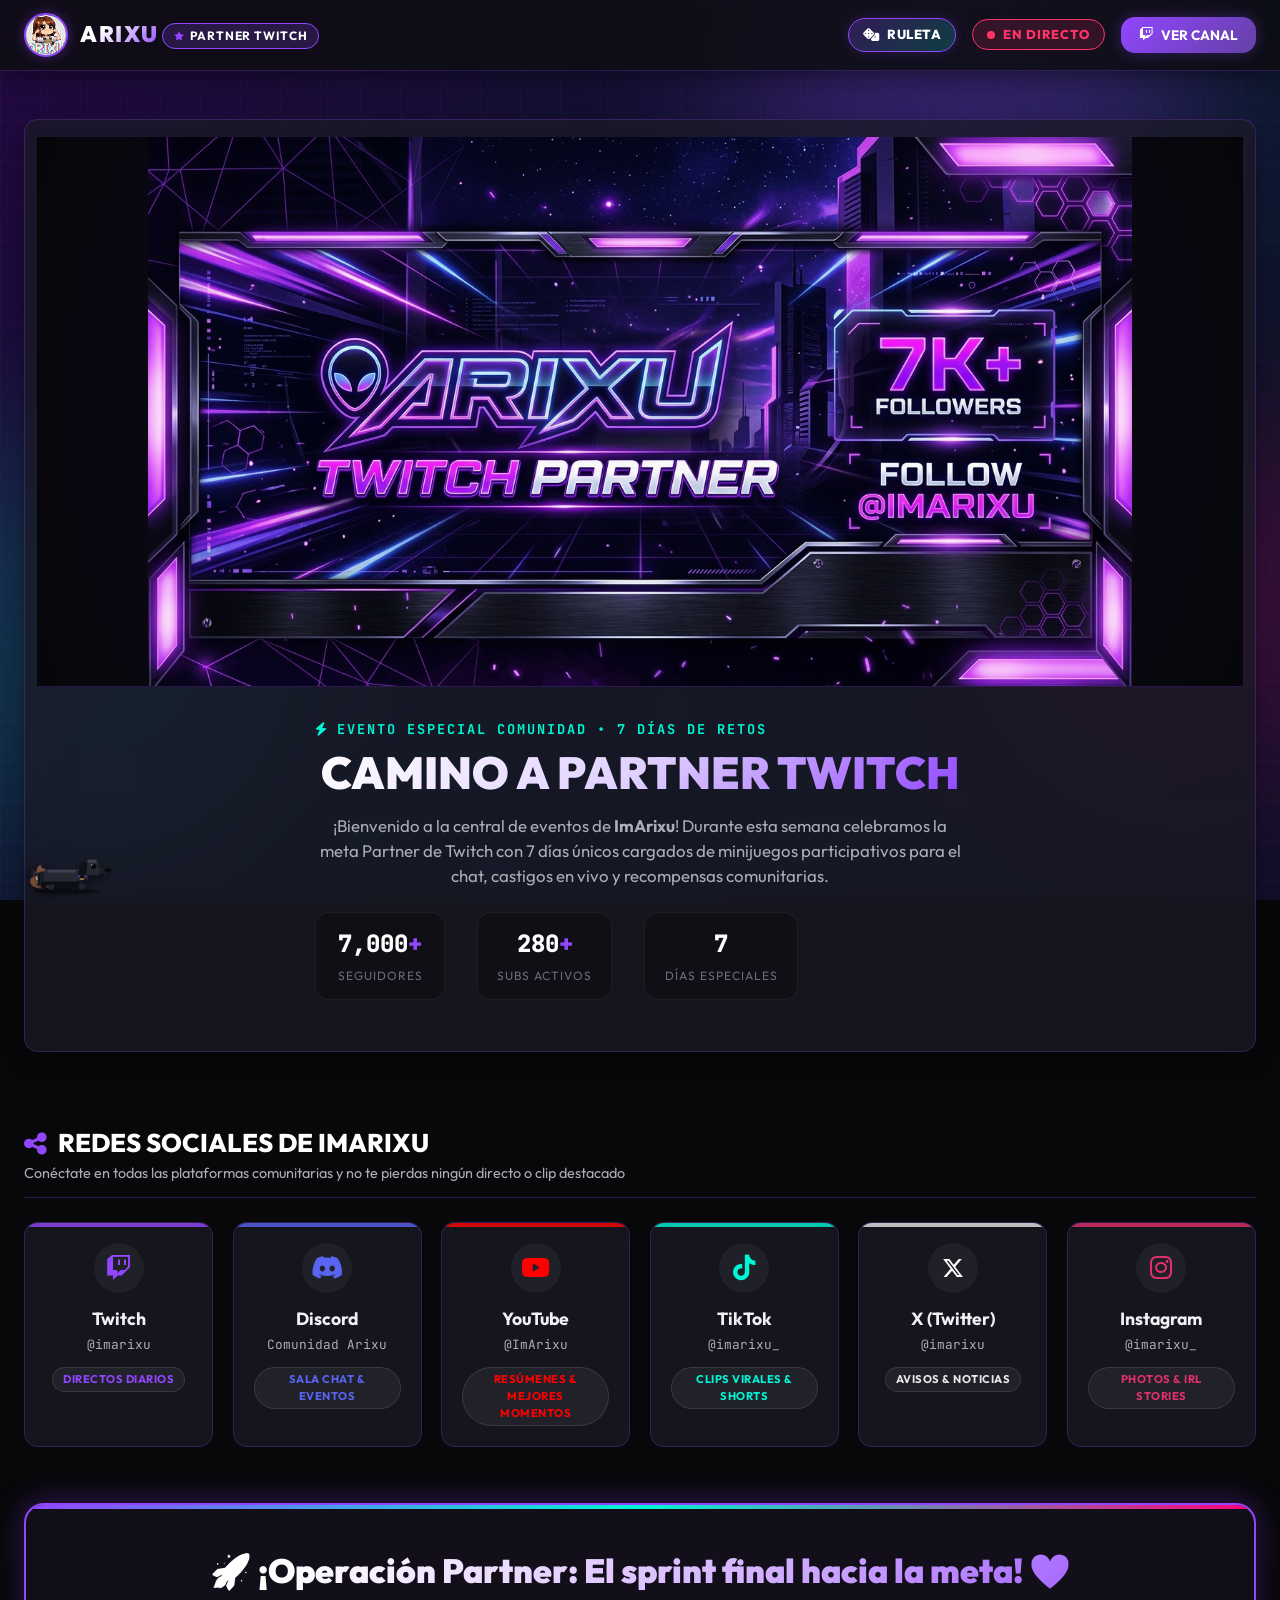
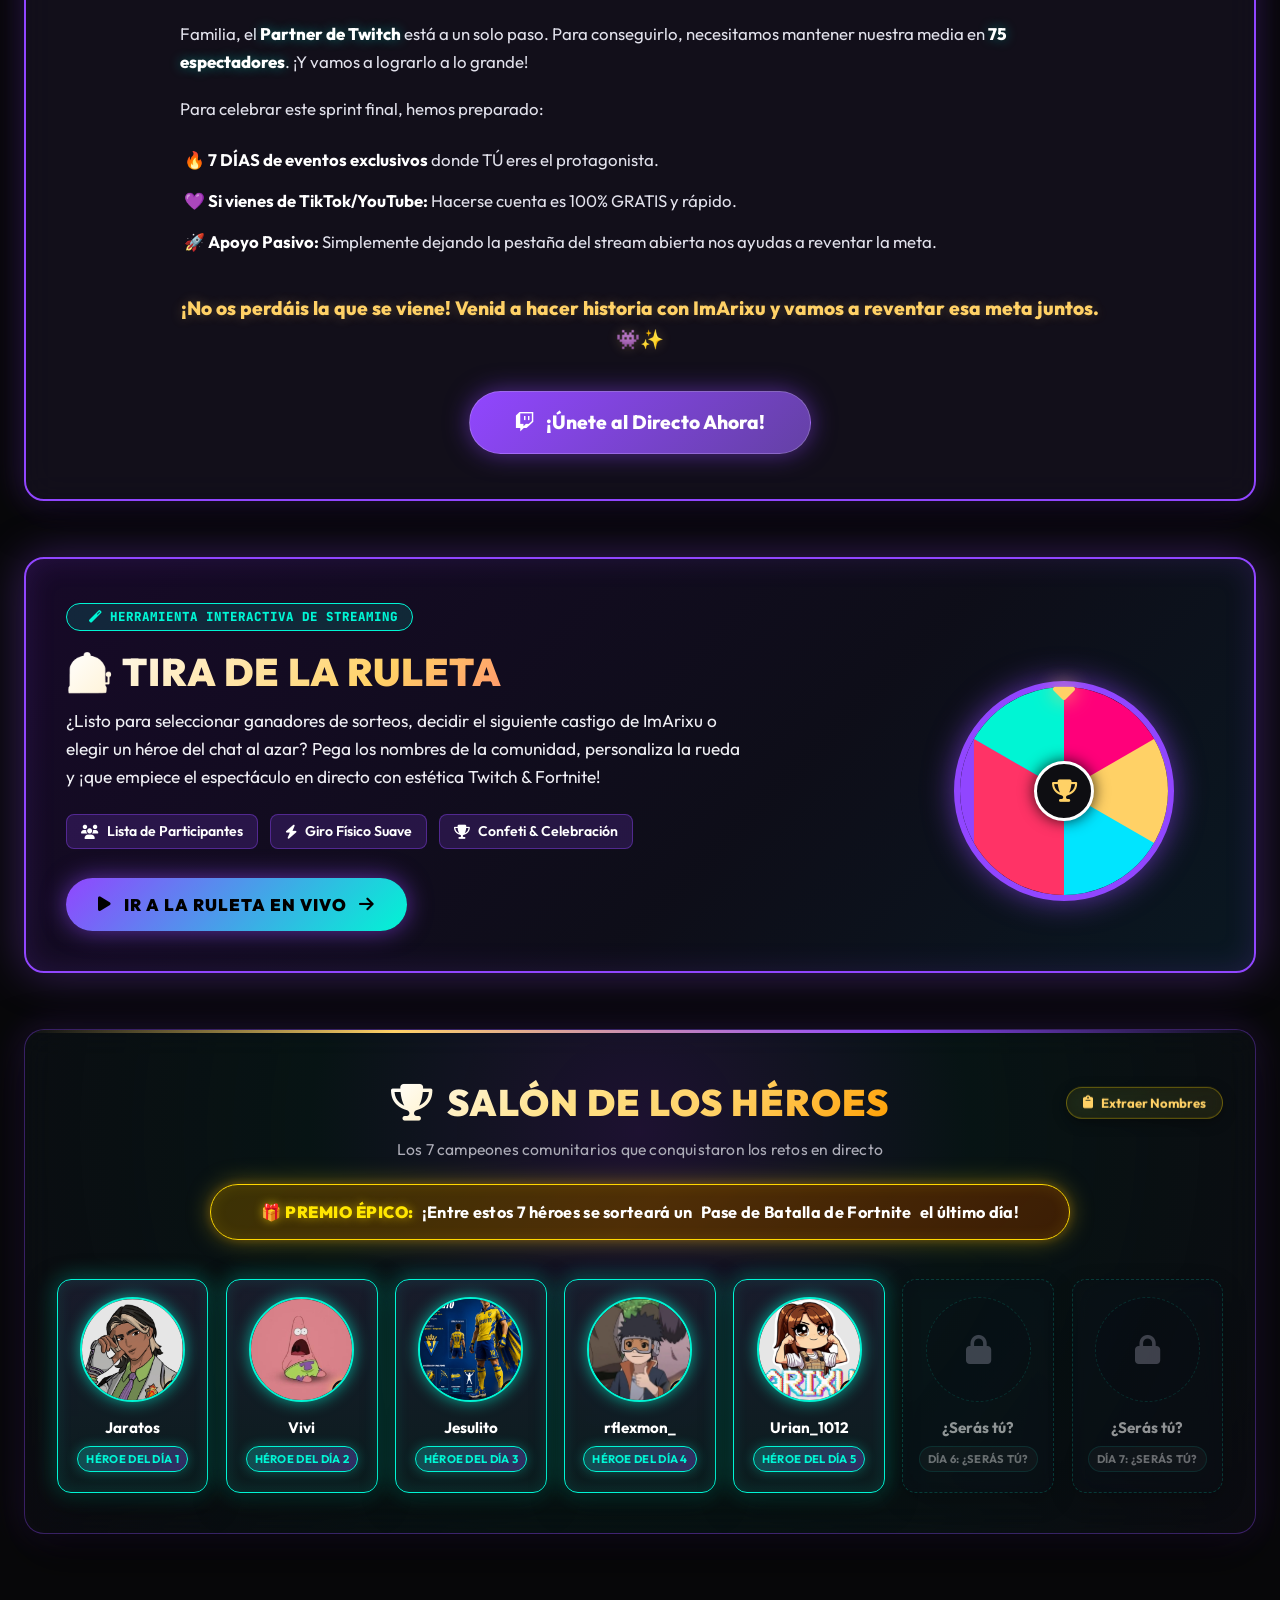
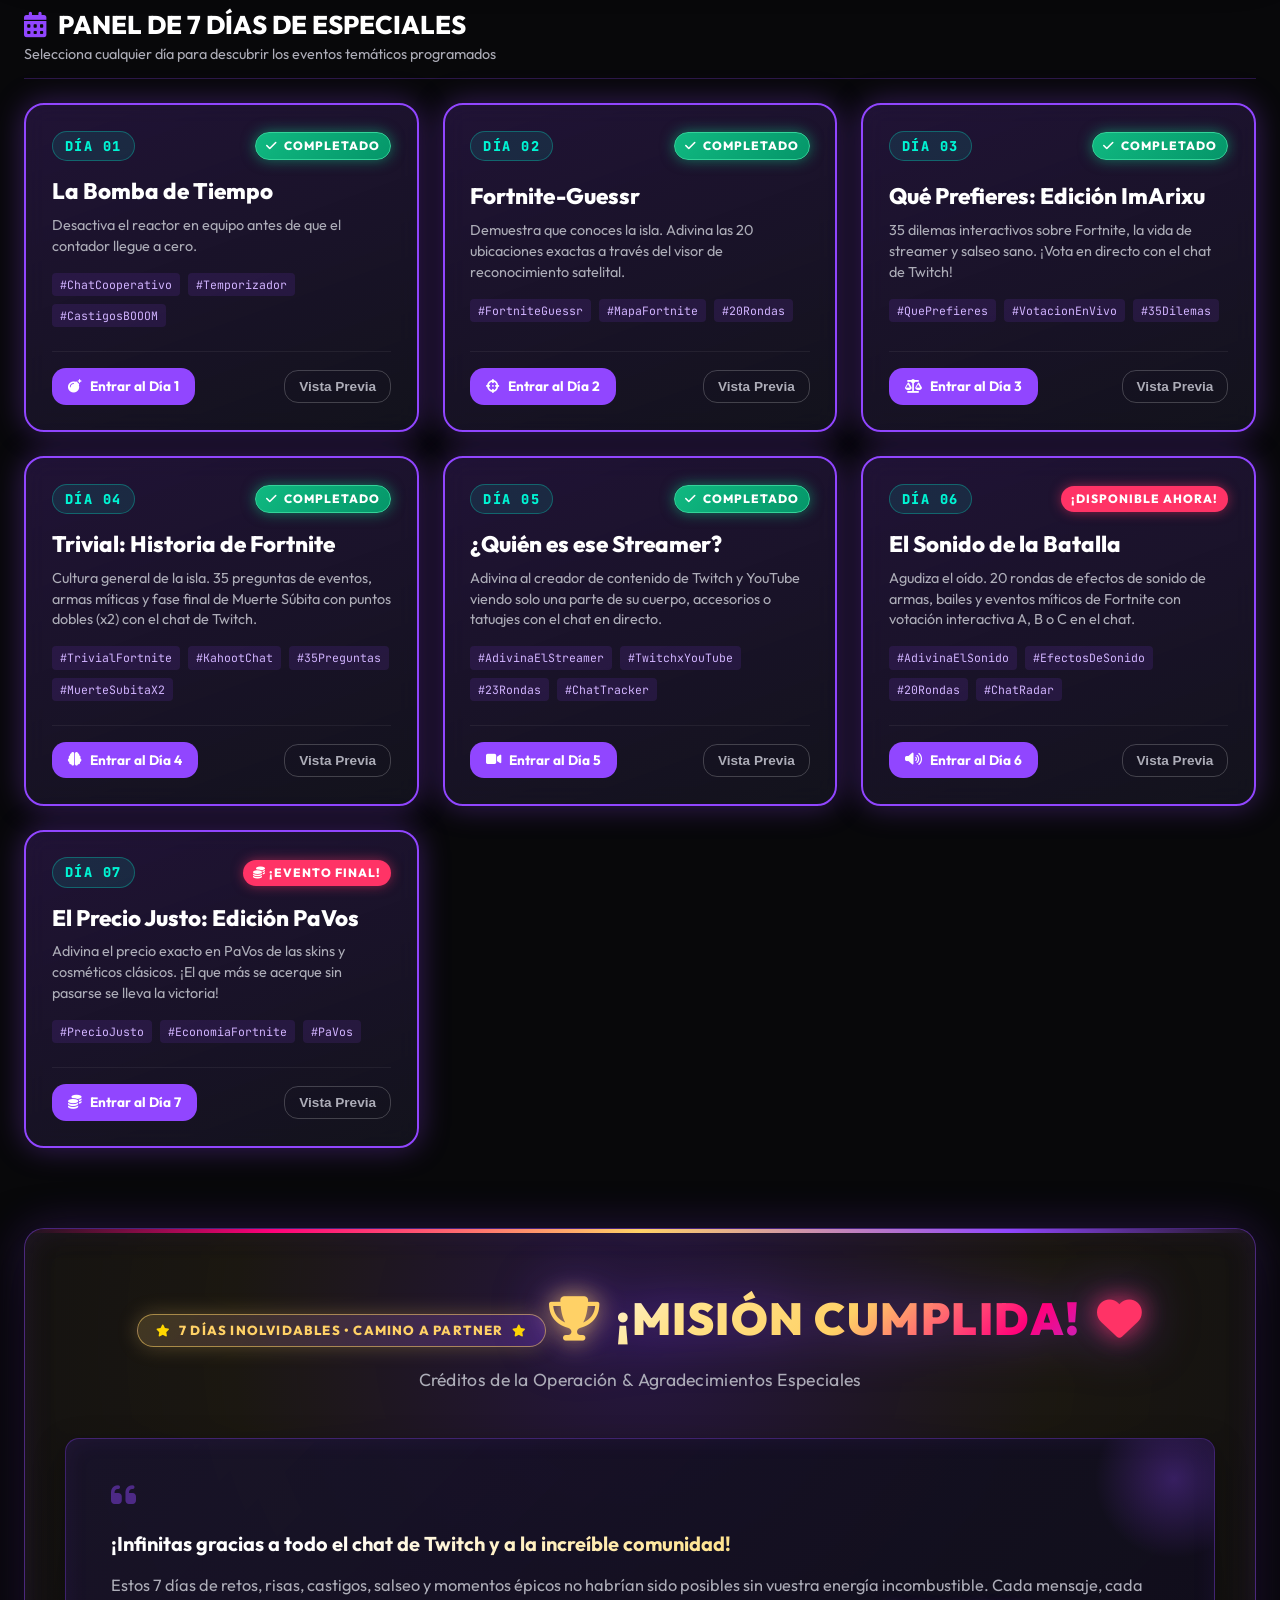
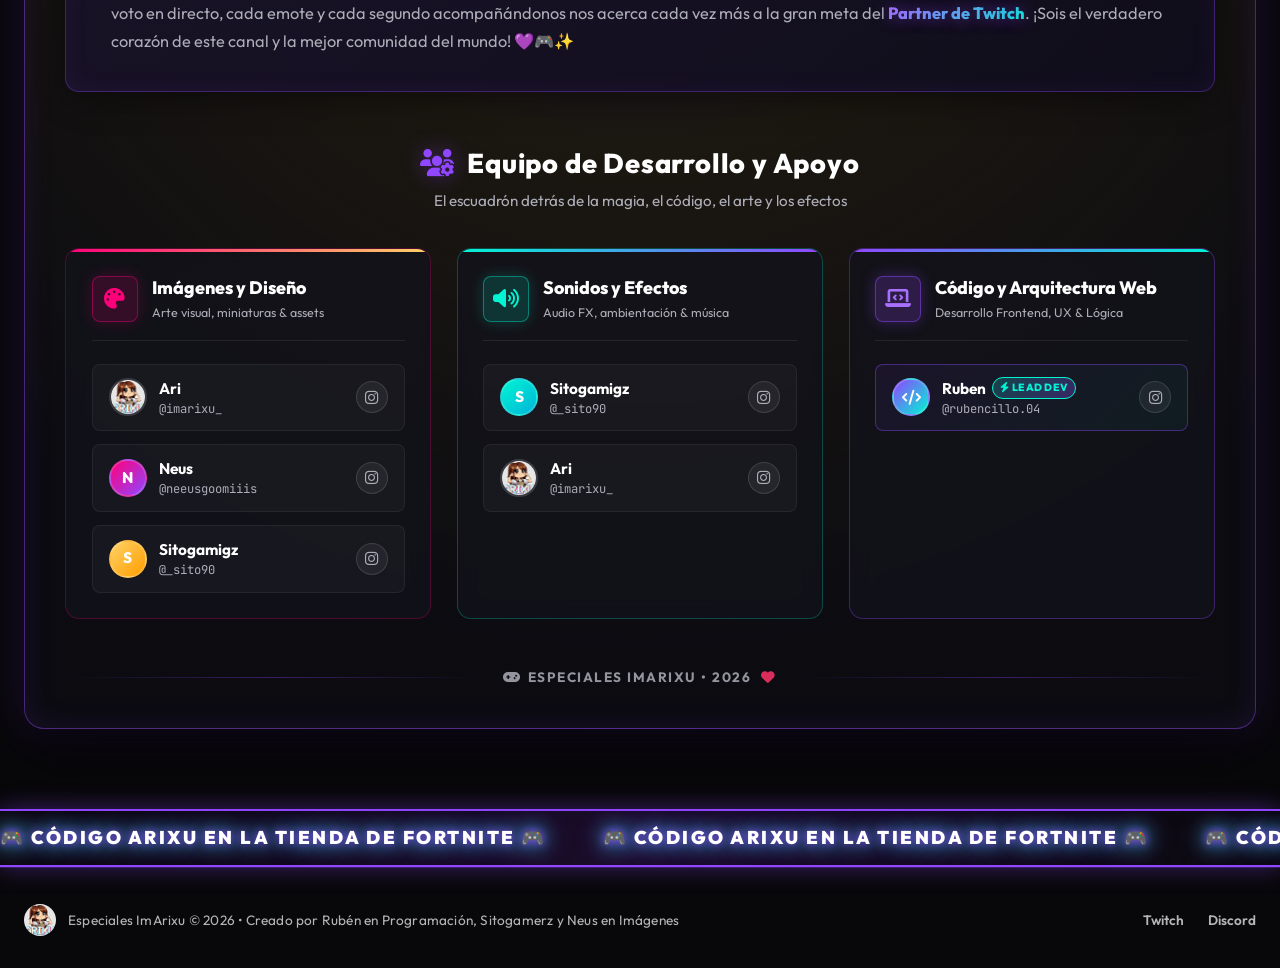
==== commit ed5cc36a: "Dia 6 y 7 corregidos" ====
--- a/index.html
+++ b/index.html
@@ -246,9 +246,14 @@
     <section class="heroes-section" id="heroes">
       <div class="heroes-container-card">
         <div class="heroes-header">
-          <h2 class="heroes-title">
-            <i class="fas fa-trophy" style="color: var(--twitch-neon-yellow);"></i> SALÓN DE LOS HÉROES
-          </h2>
+          <div class="heroes-header-top">
+            <h2 class="heroes-title">
+              <i class="fas fa-trophy" style="color: var(--twitch-neon-yellow);"></i> SALÓN DE LOS HÉROES
+            </h2>
+            <button type="button" class="btn-copy-heroes" id="btnCopyHeroes" title="Copiar nombres de los ganadores al portapapeles">
+              <i class="fas fa-clipboard"></i> <span>Extraer Nombres</span>
+            </button>
+          </div>
           <p class="heroes-subtitle">Los 7 campeones comunitarios que conquistaron los retos en directo</p>
           <div class="heroes-prize-banner">
             <span class="prize-highlight">🎁 PREMIO ÉPICO:</span> ¡Entre estos 7 héroes se sorteará un <strong>Pase de Batalla de Fortnite</strong> el último día!
--- a/styles/main.css
+++ b/styles/main.css
@@ -745,8 +745,59 @@
 }
 
 .heroes-header {
+  position: relative;
   text-align: center;
   margin-bottom: 2.4rem;
+}
+
+.heroes-header-top {
+  display: flex;
+  align-items: center;
+  justify-content: center;
+  position: relative;
+  margin-bottom: 0.5rem;
+}
+
+.btn-copy-heroes {
+  position: absolute;
+  right: 0;
+  top: 50%;
+  transform: translateY(-50%);
+  display: inline-flex;
+  align-items: center;
+  gap: 8px;
+  padding: 0.45rem 1rem;
+  background: rgba(255, 215, 0, 0.08);
+  border: 1.5px solid rgba(255, 215, 0, 0.35);
+  border-radius: var(--radius-pill);
+  color: #FFD166;
+  font-family: inherit;
+  font-size: 0.82rem;
+  font-weight: 700;
+  cursor: pointer;
+  transition: all 0.25s ease;
+  backdrop-filter: blur(8px);
+  box-shadow: 0 4px 14px rgba(0, 0, 0, 0.35);
+  user-select: none;
+}
+
+.btn-copy-heroes:hover {
+  background: rgba(255, 215, 0, 0.22);
+  border-color: #FFD700;
+  color: #FFFFFF;
+  box-shadow: 0 0 20px rgba(255, 215, 0, 0.45);
+  transform: translateY(-50%) scale(1.04);
+}
+
+.btn-copy-heroes:active {
+  transform: translateY(-50%) scale(0.96);
+}
+
+.btn-copy-heroes.copied {
+  background: rgba(16, 185, 129, 0.25);
+  border-color: #10B981;
+  color: #10B981;
+  box-shadow: 0 0 20px rgba(16, 185, 129, 0.5);
 }
 
 .heroes-title {
@@ -761,8 +812,26 @@
   align-items: center;
   justify-content: center;
   gap: 14px;
-  margin-bottom: 0.5rem;
+  margin-bottom: 0;
   animation: titleGlowPulse 4s ease-in-out infinite alternate;
+}
+
+@media (max-width: 860px) {
+  .heroes-header-top {
+    flex-direction: column;
+    gap: 0.85rem;
+  }
+
+  .btn-copy-heroes {
+    position: static;
+    transform: none;
+    margin: 0 auto;
+  }
+
+  .btn-copy-heroes:hover,
+  .btn-copy-heroes:active {
+    transform: scale(1.04);
+  }
 }
 
 @keyframes titleGlowPulse {
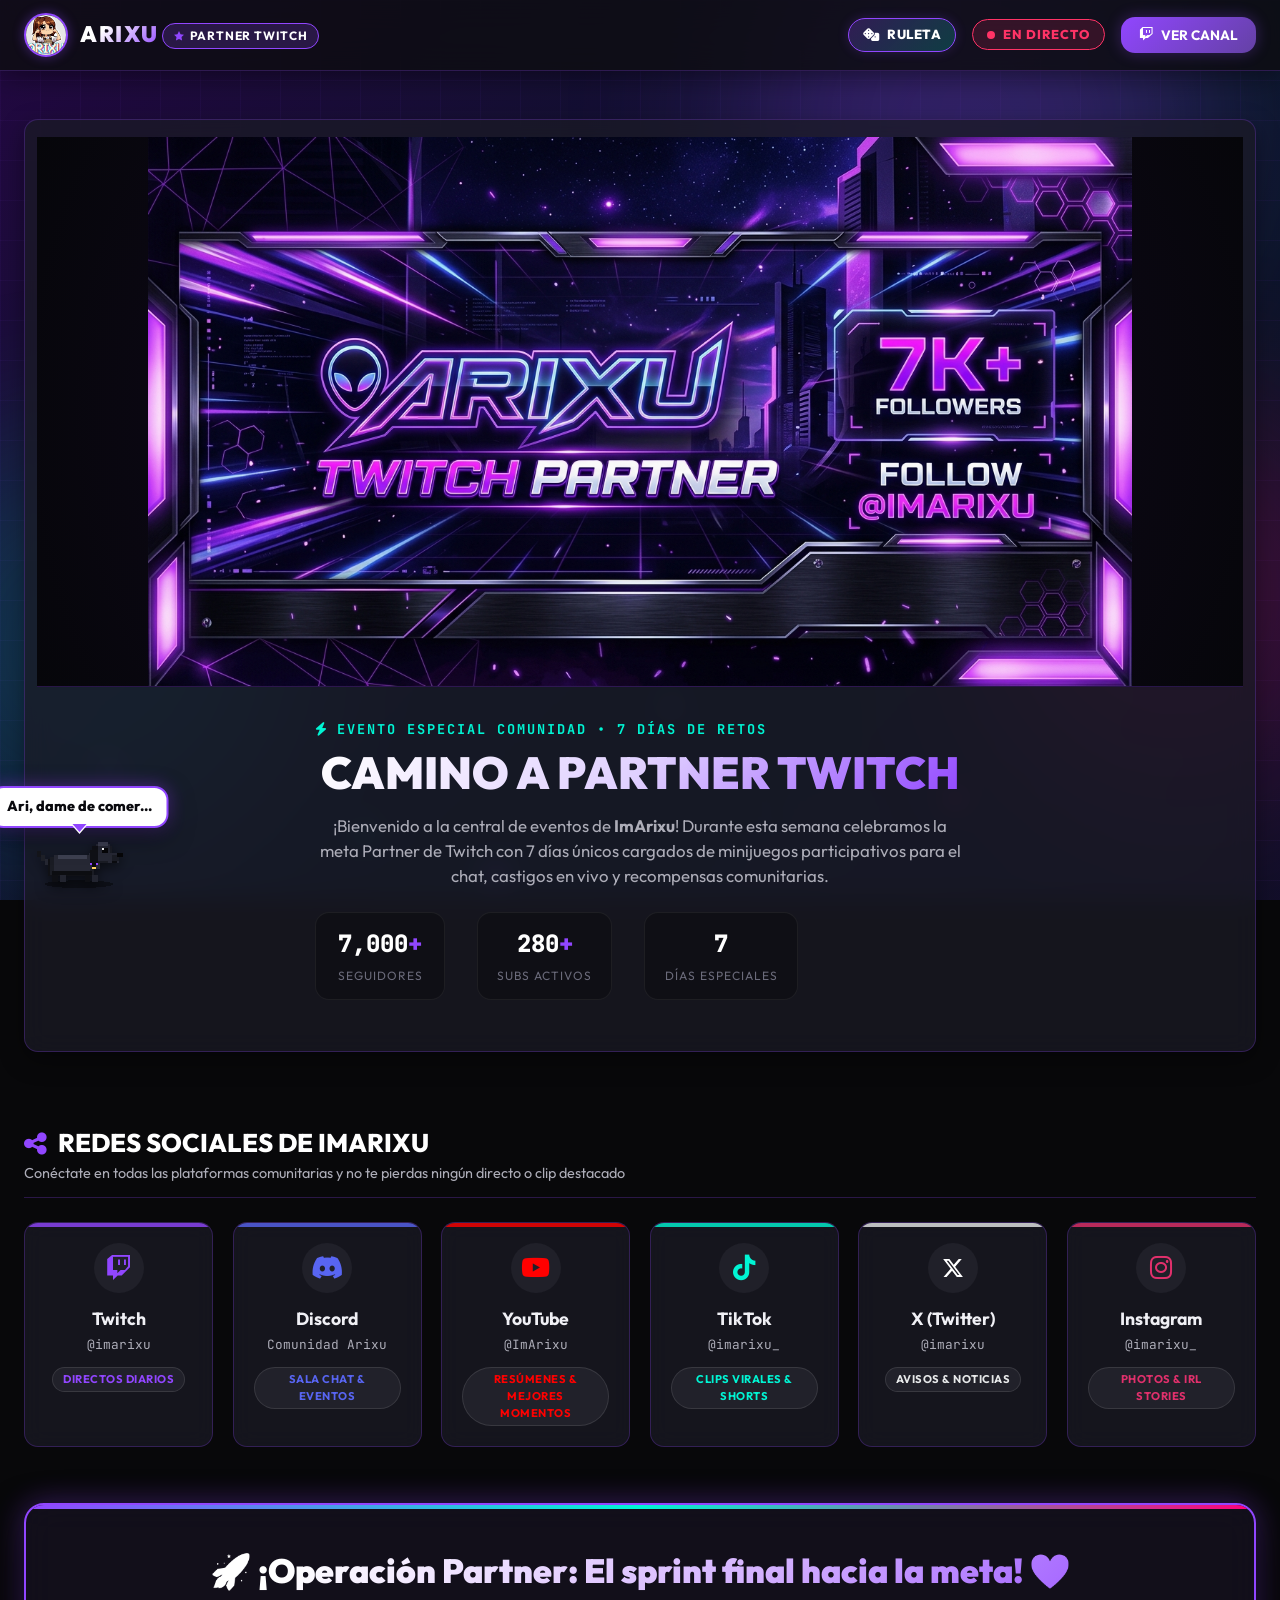
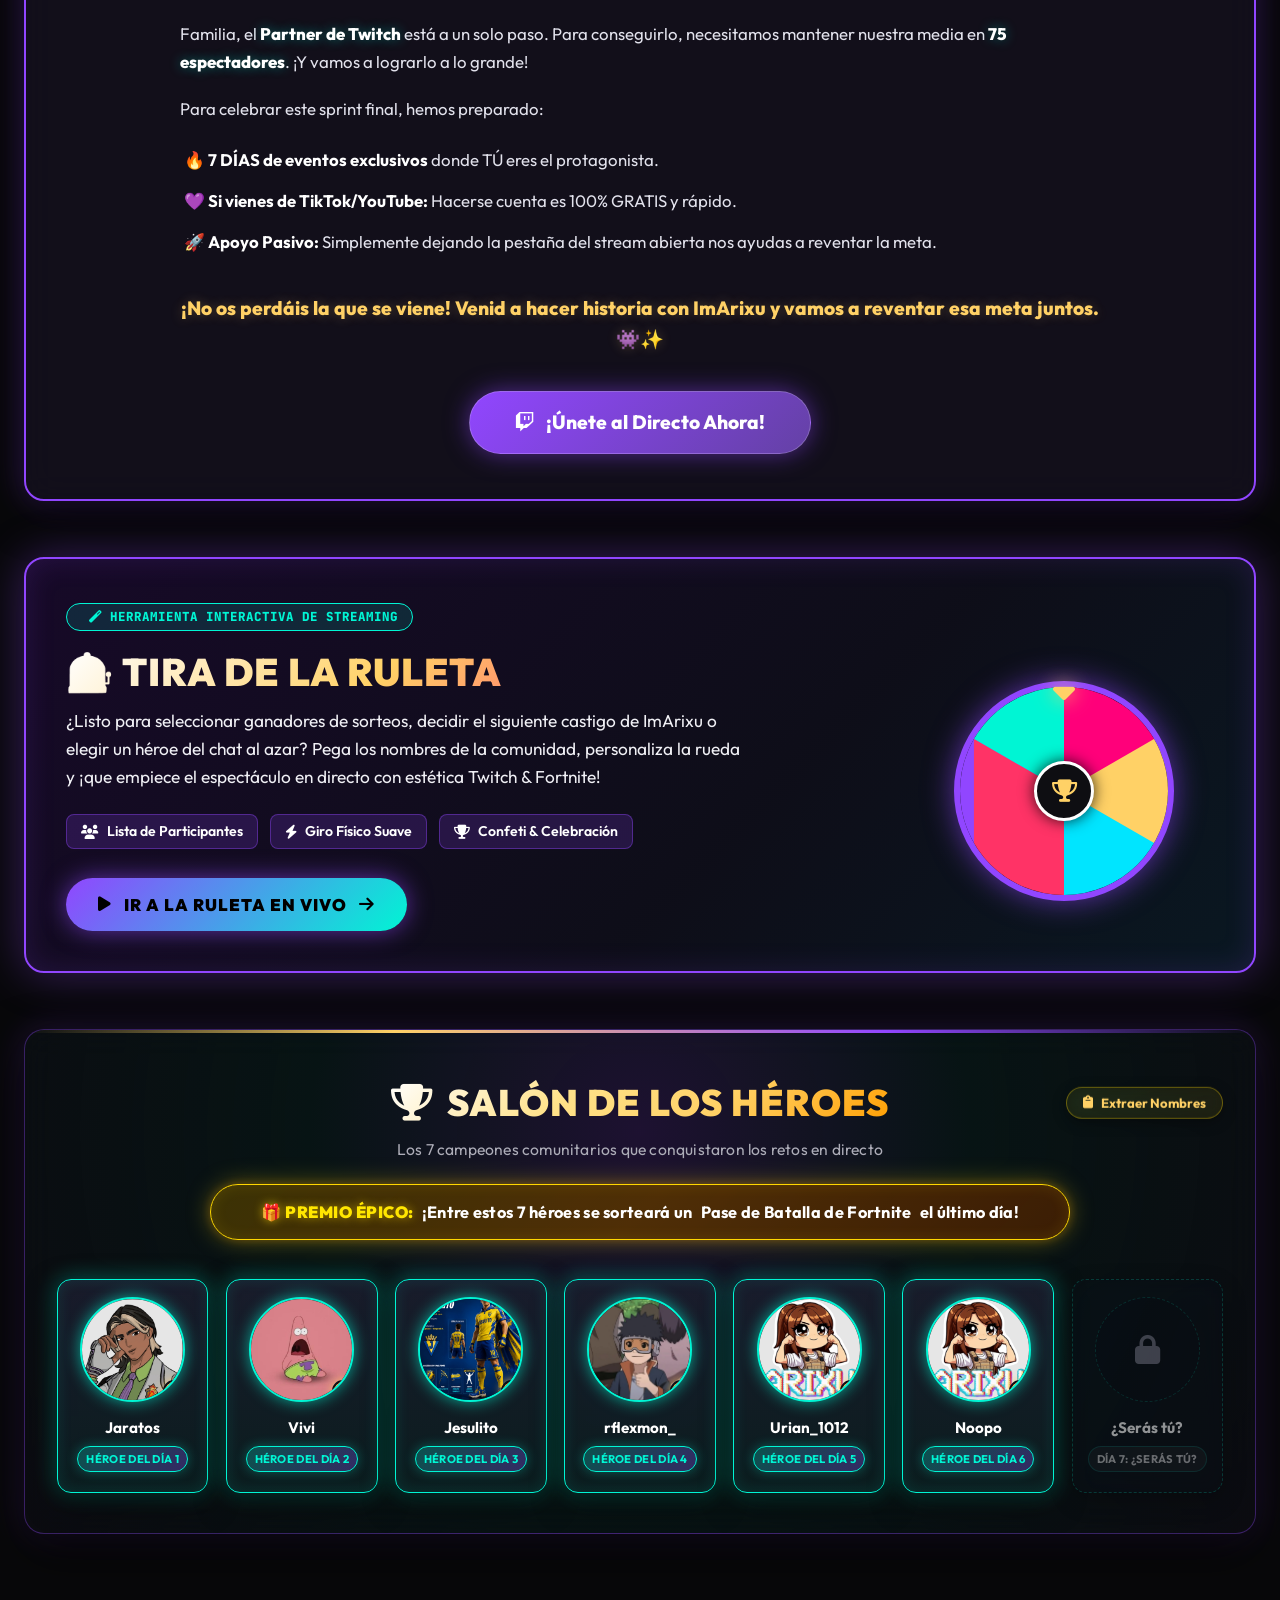
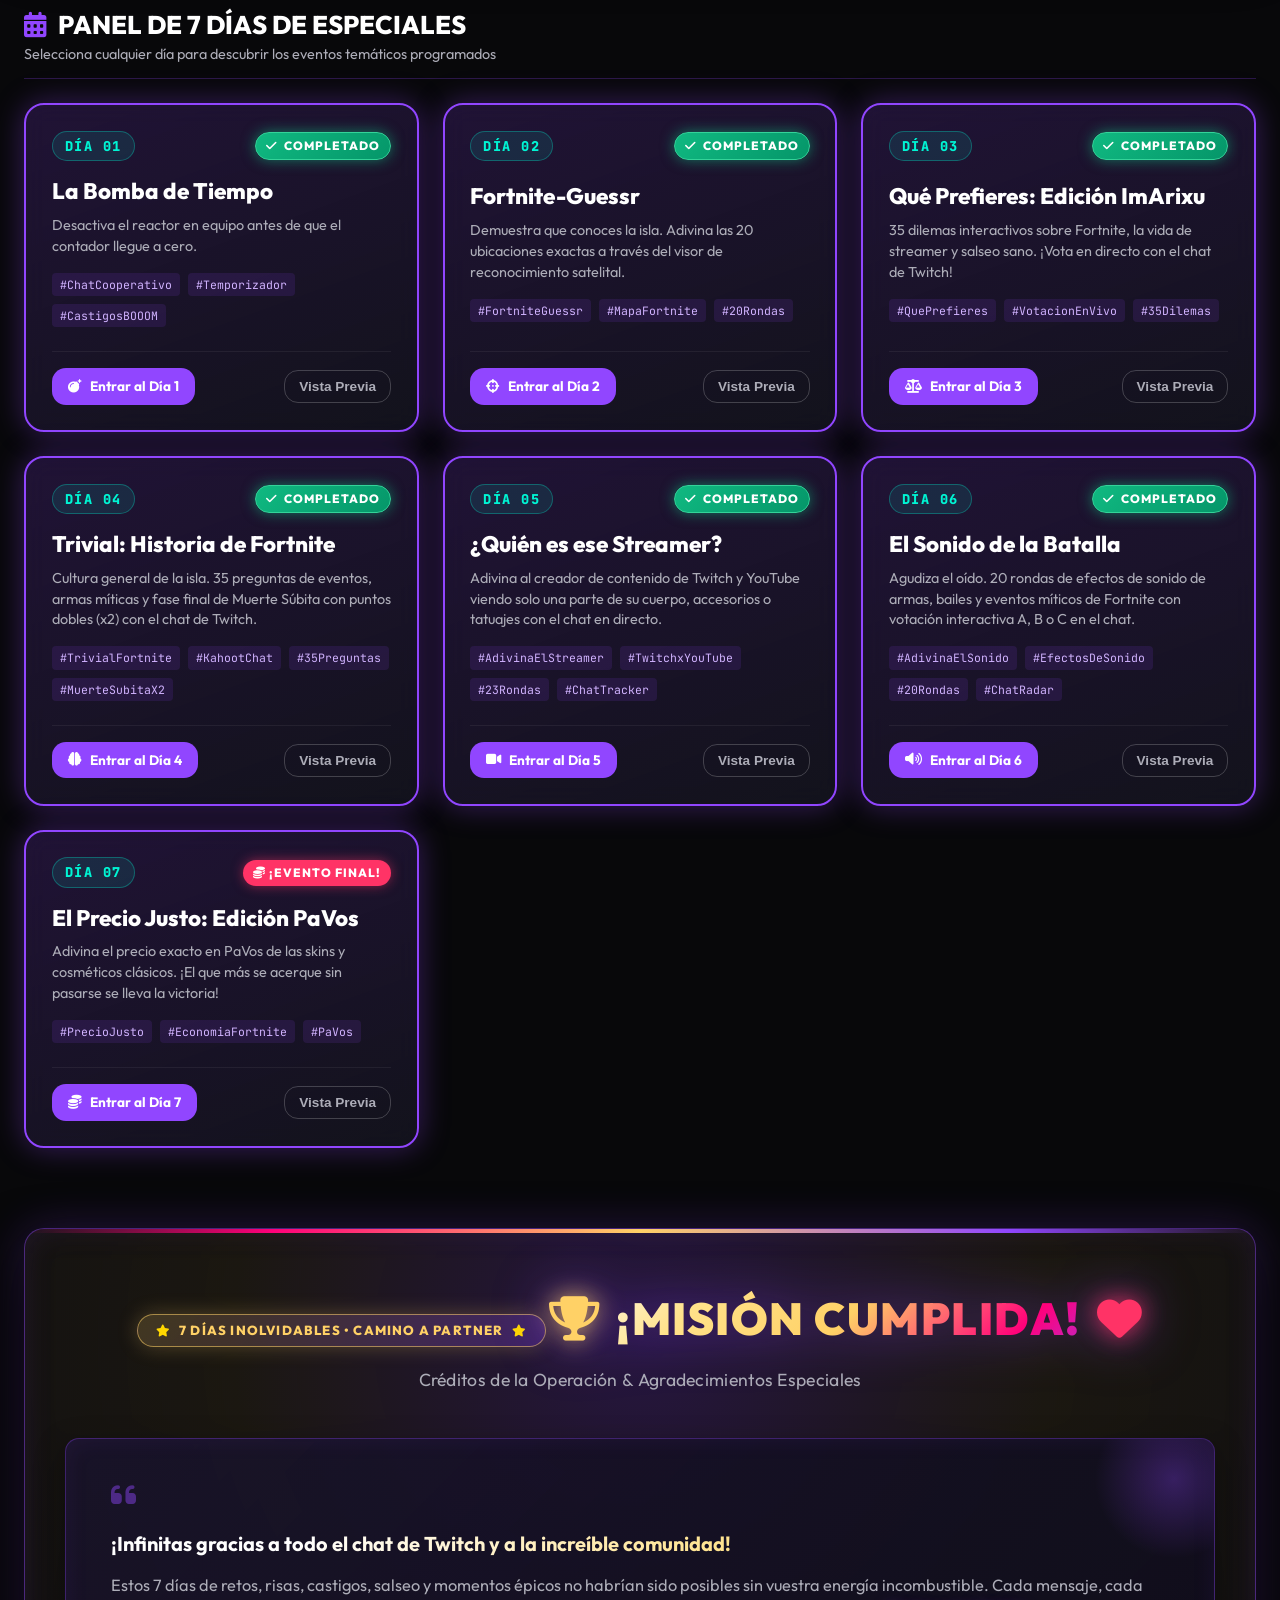
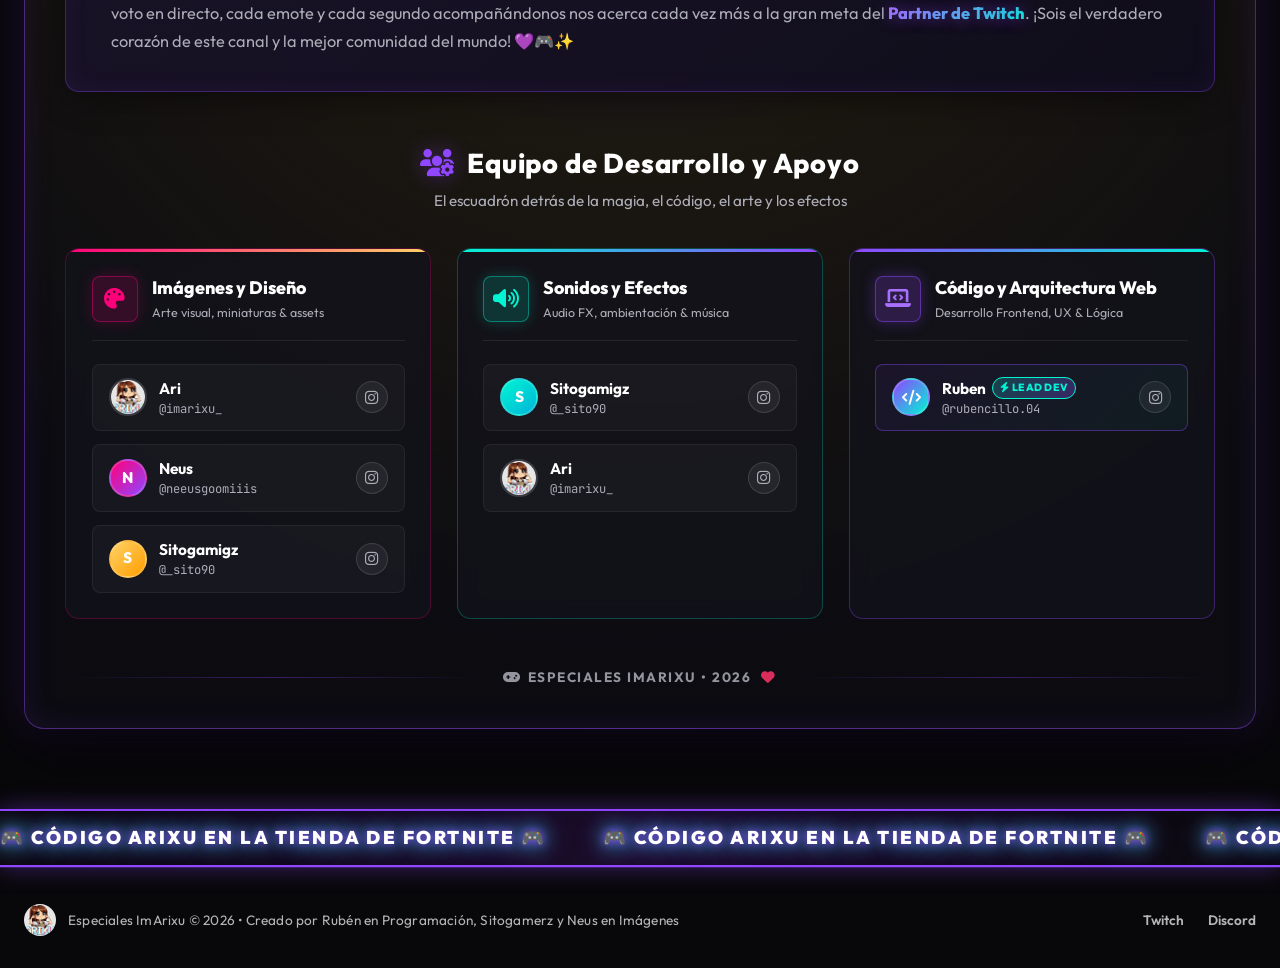
==== commit b15ce7b4: "Dia 7 corregido" ====
--- a/index.html
+++ b/index.html
@@ -321,16 +321,15 @@
             </div>
           </div>
 
-          <!-- Hero Card 6 (Holograma en Espera / Locked) -->
-          <div class="hero-card hero-locked">
-            <div class="hero-avatar-box placeholder">
-              <div class="hero-placeholder-inner">
-                <i class="fas fa-lock"></i>
-              </div>
+          <!-- Hero Card 6 (Completado: Noopo - Unlocked) -->
+          <div class="hero-card hero-unlocked">
+            <div class="hero-avatar-box">
+              <img src="assets/ganadores/Noopo.jpg" alt="Noopo - Héroe del Día 6" class="hero-avatar-img" onerror="this.onerror=null; this.src='assets/arixu_avatar.png';">
+              <span class="hero-verified-badge" title="Campeón Verificado"><i class="fas fa-crown"></i></span>
             </div>
             <div class="hero-card-footer">
-              <h3 class="hero-card-name">¿Serás tú?</h3>
-              <span class="hero-card-badge badge-locked">Día 6: ¿Serás tú?</span>
+              <h3 class="hero-card-name">Noopo</h3>
+              <span class="hero-card-badge badge-winner">Héroe del Día 6</span>
             </div>
           </div>
 
@@ -498,11 +497,11 @@
           </div>
         </div>
 
-        <!-- Day 6 Card (Active / Unlocked) -->
+        <!-- Day 6 Card (Completed) -->
         <div class="day-card active-today">
           <div class="day-card-header">
             <span class="day-number-badge">DÍA 06</span>
-            <span class="day-status-tag tag-active">¡DISPONIBLE AHORA!</span>
+            <span class="day-status-tag tag-completed"><i class="fas fa-check"></i> COMPLETADO</span>
           </div>
 
           <div class="day-card-body">
